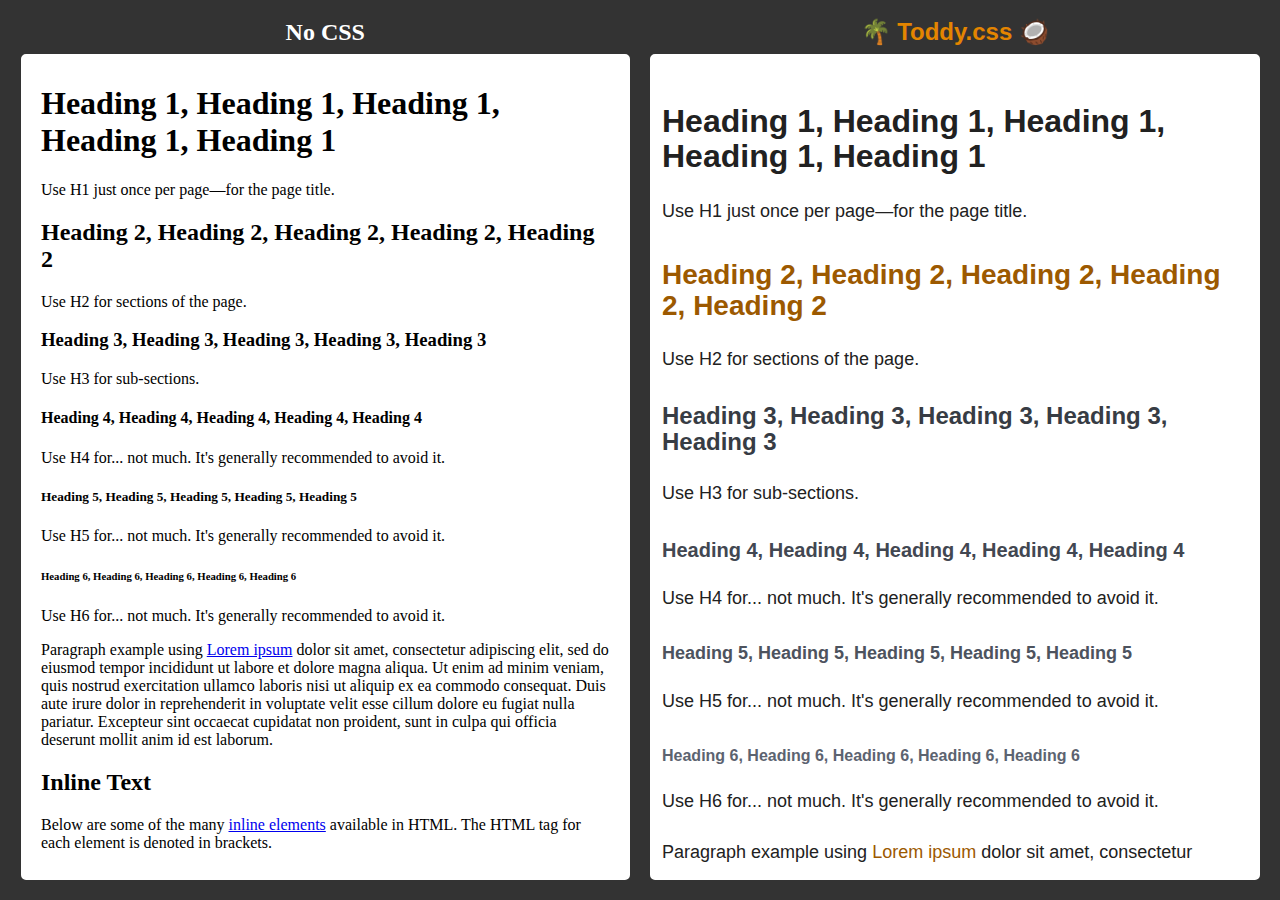
==== index.html @ d0b82365 "Launch of Demo site!" ====
<!DOCTYPE html>
<html lang="en">
<head>
    <meta charset="UTF-8">
    <meta name="viewport" content="width=device-width, initial-scale=1.0">
    <title>Toddy.css</title>
    <link rel="icon" type="image/x-icon" href="favicon.ico">
    <link rel="stylesheet" href="index.css">
</head>
<body>
    <div class="container">
      <section class="demo-A">
        <h2>No CSS</h2>
        <iframe src="demo.html"></iframe>
      </section>
      <section class="demo-B">
        <h2>🌴 Toddy.css 🥥</h2>
        <iframe src="demo.html?style=toddy.css"></iframe>
      </section>
    </div>
</body>
</html>
---- index.css ----
*, 
*::before, 
*::after {
  margin: 0;
  padding: 0;
  box-sizing: border-box;  /* Reset box-sizing */
}

html, body {
    width: 100%;    /* Avoid 100vw because it can include the scrollbar */
    height: 100vh;
    color: #fff;
    background-color: #333;
}

h2 {
    text-align: center;
    margin-bottom: 10px;
    line-height: 1; /* To avoid emojis in one of the headers from making it taller */
}
.demo-B h2 {
    color: #E48500;    /* Pico Pumpkin 350 */
    font-family: -apple-system, BlinkMacSystemFont, "Segoe UI", Roboto, "Helvetica Neue", Helvetica, Arial, sans-serif;
}

/* ------------------------- Layout ------------------------- */

.container {
    height: 100%;
    width: 100%;
    display: flex;
    flex-direction: row;
    justify-content: center;
}

.demo-A,
.demo-B {
    /* Bug alert: for odd-numbered viewport widths, the right side of the iFrame will get clipped by 1px. */
    flex-basis: calc(50% - 0.5px);  /* Forces even number width to fix subpixel rounding bug. */
    height: 100%;
    width: 50%;
    max-width: 900px;
    padding-top: 20px;
    padding-bottom: 20px;

    display: flex;
    flex-direction: column;
}
.demo-A {
    padding-left: 20px;
    padding-right: 10px;
}
.demo-B {
    padding-left: 10px;
    padding-right: 20px;
}

/* ------------------------- Demo Content ------------------------- */

iframe {
    width: 100%;
    height: 100%;
    background-color: white;
    border: 10px solid white;
    border-radius: 5px;
}
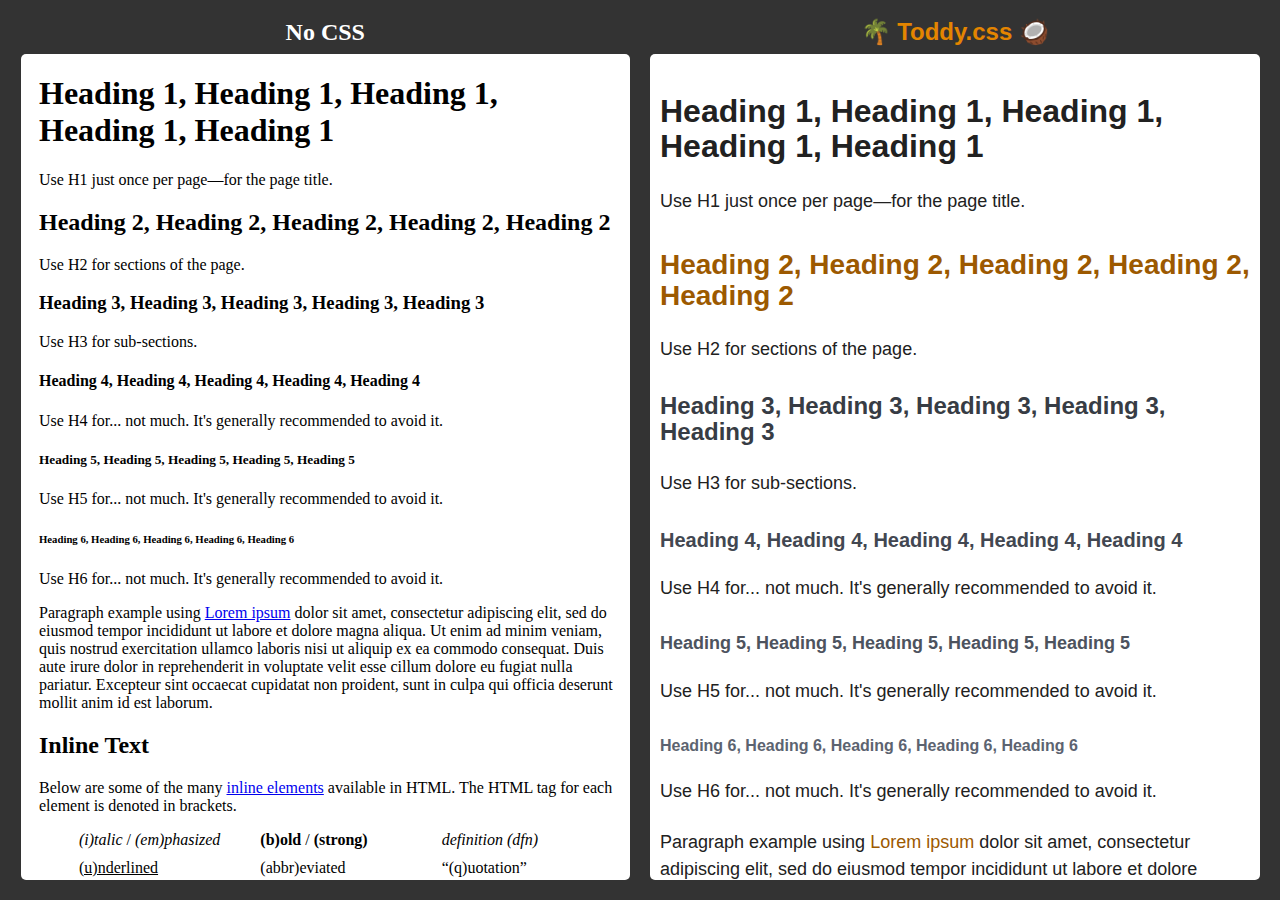
==== commit eb2344cd: "Mobile Mode w/ Theme Toggle" ====
--- a/index.html
+++ b/index.html
@@ -6,16 +6,37 @@
     <title>Toddy.css</title>
     <link rel="icon" type="image/x-icon" href="favicon.ico">
     <link rel="stylesheet" href="index.css">
+    <script src="theme-toggle.js" defer></script>
 </head>
 <body>
-    <div class="container">
+    <!-- Mobile Mode -->
+    <div class="container mobile-mode">
+      <aside class="controls">
+        <fieldset>
+            <label>
+                <input type="radio" name="theme" value="none">No CSS
+            </label>
+            <label>
+                <input type="radio" name="theme" value="light" checked>Toddy.css
+            </label>
+            <label>
+                <input type="radio" name="theme" value="dark">Dark mode
+            </label>
+        </fieldset>
+      </aside>
+      <main class="content">
+          <iframe id="themeFrame" src="demo-content.html" loading="lazy"></iframe>
+      </main>
+    </div>
+    <!-- Desktop Mode -->
+    <div class="container desktop-mode">
       <section class="demo-A">
         <h2>No CSS</h2>
-        <iframe src="demo.html"></iframe>
+        <iframe src="demo-content.html" loading="lazy"></iframe>
       </section>
       <section class="demo-B">
         <h2>🌴 Toddy.css 🥥</h2>
-        <iframe src="demo.html?style=toddy.css"></iframe>
+        <iframe src="demo-content.html?style=toddy.css" loading="lazy"></iframe>
       </section>
     </div>
 </body>
--- a/index.css
+++ b/index.css
@@ -11,6 +11,7 @@
     height: 100vh;
     color: #fff;
     background-color: #333;
+    font-family: -apple-system, BlinkMacSystemFont, "Segoe UI", Roboto, "Helvetica Neue", Helvetica, Arial, sans-serif;
 }
 
 h2 {
@@ -18,12 +19,14 @@
     margin-bottom: 10px;
     line-height: 1; /* To avoid emojis in one of the headers from making it taller */
 }
+.demo-A h2 {
+    font-family: none;
+}
 .demo-B h2 {
     color: #E48500;    /* Pico Pumpkin 350 */
-    font-family: -apple-system, BlinkMacSystemFont, "Segoe UI", Roboto, "Helvetica Neue", Helvetica, Arial, sans-serif;
 }
 
-/* ------------------------- Layout ------------------------- */
+/* ------------------------- Layout (Desktop Mode) ------------------------- */
 
 .container {
     height: 100%;
@@ -61,6 +64,54 @@
     width: 100%;
     height: 100%;
     background-color: white;
-    border: 10px solid white;
+    border: none;
     border-radius: 5px;
 }
+
+/* ------------------------- Layout (Mobile Mode) ------------------------- */
+
+.mobile-mode {
+    display: none;
+    flex-direction: column;
+    padding: 20px;
+}
+@media (max-width: 800px) {
+    .desktop-mode {
+        display: none;
+    }
+    .mobile-mode {
+        display: flex;
+    }
+}
+
+.container .controls {
+    width: 100%;
+    margin-bottom: 10px;
+}
+fieldset {
+    display: flex;
+    flex-direction: row;
+    justify-content: space-around;
+    border: none;
+    text-align: center;
+    line-height: 1;
+}
+fieldset label {
+    margin: 5px 10px;
+}
+fieldset label input {
+    margin-right: 10px;
+}
+@media (max-width: 350px) {
+    fieldset {
+        flex-direction: column;
+        text-align: left;
+    }
+}
+
+.container .content {
+    max-width: 1000px;
+    width: 100%;       /* Important so that child elements can use the max-width. */
+    flex: 1;
+    flex-grow: 1;      /* Important so that the main element takes all the free space instead of the footer. */
+}
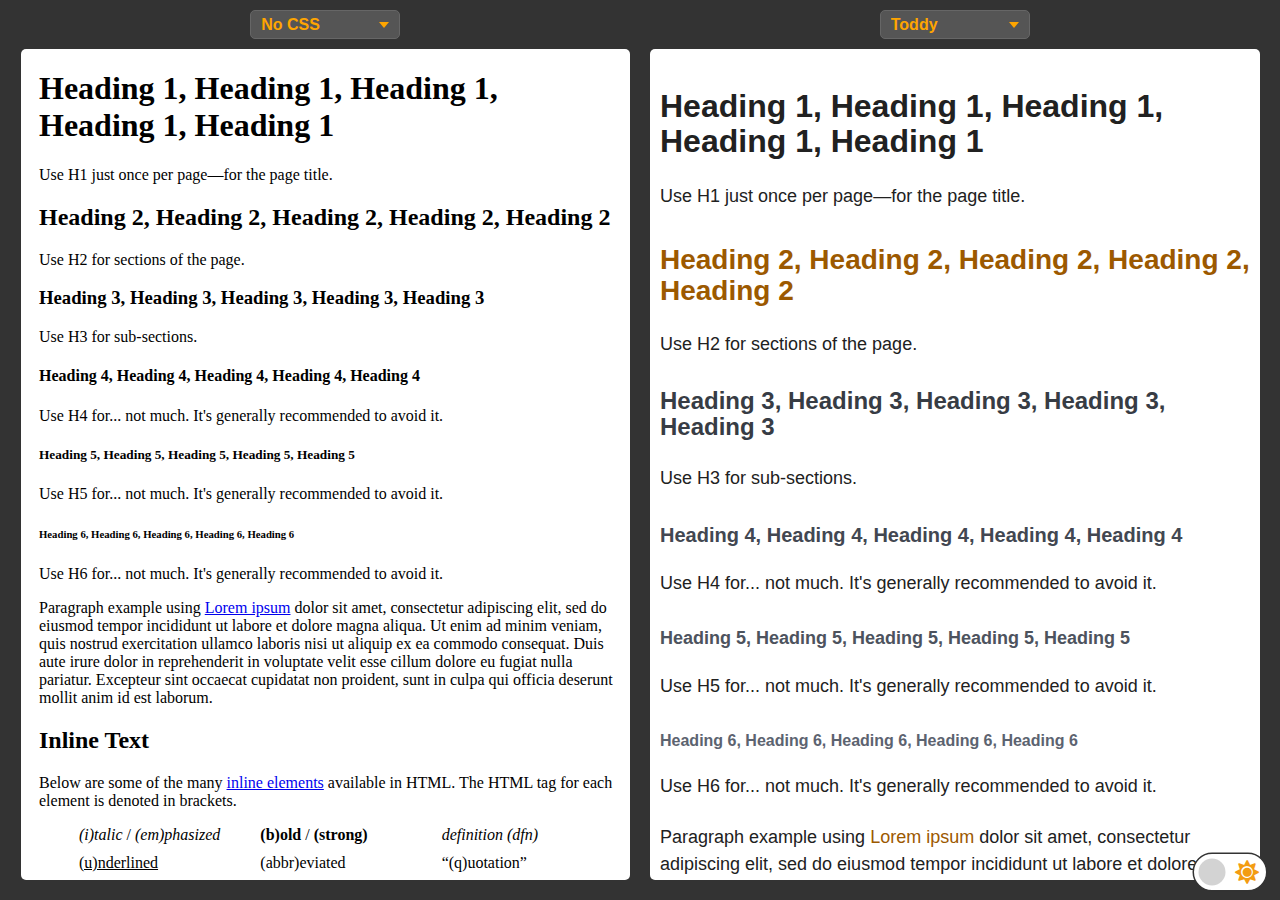
==== commit b109ccf4: "Desktop Mode upgrades" ====
--- a/index.html
+++ b/index.html
@@ -1,43 +1,103 @@
 <!DOCTYPE html>
-<html lang="en">
+<html lang="en" data-theme="">
 <head>
     <meta charset="UTF-8">
     <meta name="viewport" content="width=device-width, initial-scale=1.0">
     <title>Toddy.css</title>
     <link rel="icon" type="image/x-icon" href="favicon.ico">
-    <link rel="stylesheet" href="index.css">
-    <script src="theme-toggle.js" defer></script>
+    <link rel="stylesheet" href="css/index.css">
+    <link rel="stylesheet" href="css/theme-toggle.css">
+    <link rel="stylesheet" href="https://cdnjs.cloudflare.com/ajax/libs/font-awesome/5.15.4/css/all.min.css">
+    <link rel="preload" href="css/toddy.css" as="style">
+    <link rel="preload" href="css/pico.css" as="style">
+    <link rel="preload" href="css/sakura.css" as="style">
+    <link rel="preload" href="css/simple.css" as="style">
+    <link rel="preload" href="css/mvp.css" as="style">
 </head>
 <body>
     <!-- Mobile Mode -->
     <div class="container mobile-mode">
       <aside class="controls">
         <fieldset>
-            <label>
-                <input type="radio" name="theme" value="none">No CSS
-            </label>
-            <label>
-                <input type="radio" name="theme" value="light" checked>Toddy.css
-            </label>
-            <label>
-                <input type="radio" name="theme" value="dark">Dark mode
-            </label>
+          <label>
+            <input type="radio" name="framework-c" value="none">
+            <span>No CSS</span>
+          </label>
+          <label>
+            <input type="radio" name="framework-c" value="toddy" checked>
+            <span>Toddy</span>
+          </label>
+          <label>
+            <input type="radio" name="framework-c" value="pico">
+            <span>Pico</span>
+            <!-- Pico.css v2.1.1 (latest of as March 2025) -->
+          </label>
+          <label>
+            <input type="radio" name="framework-c" value="simple">
+            <span>Simple.css</span>
+            <!-- Simple.css v2.3.5 (latest of as March 2025) -->
+          </label>
+          <label>
+            <input type="radio" name="framework-c" value="sakura">
+            <span>Sakura</span>
+            <!-- Sakura v1.5.0 (latest of as March 2025) -->
+          </label>
+          <label>
+            <input type="radio" name="framework-c" value="mvp">
+            <span>MVP.css</span>
+            <!-- MVP.css v1.17 (latest of as March 2025) -->
+          </label>
         </fieldset>
       </aside>
       <main class="content">
-          <iframe id="themeFrame" src="demo-content.html" loading="lazy"></iframe>
+        <!-- iFrame to be updated by style-settings.js -->
+        <iframe id="iframe-c" src="" loading="eager"></iframe>
       </main>
     </div>
+
     <!-- Desktop Mode -->
     <div class="container desktop-mode">
       <section class="demo-A">
-        <h2>No CSS</h2>
-        <iframe src="demo-content.html" loading="lazy"></iframe>
+        <div class="inline-control">
+          <label for="framework-a" style="display:none;"><!--Framework:--></label>
+          <select id="framework-a" class="framework-select">
+            <option value="none" selected>No CSS</option>
+            <option value="toddy">Toddy</option>
+            <option value="pico">Pico</option>
+            <option value="simple">Simple.css</option>
+            <option value="sakura">Sakura</option>
+            <option value="mvp">MVP.css</option>
+          </select>
+        </div>
+        <iframe id="iframe-a" src="demo-content.html" loading="lazy"></iframe>
       </section>
       <section class="demo-B">
-        <h2>🌴 Toddy.css 🥥</h2>
-        <iframe src="demo-content.html?style=toddy.css" loading="lazy"></iframe>
+        <div class="inline-control">
+          <label for="framework-b" style="display:none;"><!--Framework:--></label>
+          <select id="framework-b" class="framework-select">
+            <option value="none">No CSS</option>
+            <option value="toddy" selected>Toddy</option>
+            <option value="pico">Pico</option>
+            <option value="simple">Simple.css</option>
+            <option value="sakura">Sakura</option>
+            <option value="mvp">MVP.css</option>
+          </select>
+        </div>
+        <iframe id="iframe-b" src="demo-content.html?framework=toddy.css" loading="lazy"></iframe>
       </section>
     </div>
+
+    <!-- Theme Toggle -->
+    <div class="theme-toggle-button">
+      <label class="checkbox-label">
+        <input class="checkbox" type="checkbox" id="theme-toggle" />
+        <i class="fas fa-moon"></i>
+        <i class="fas fa-sun"></i>
+        <span class="ball"></span>
+      </label>
+    </div>
+
+    <!-- JavaScript -->
+    <script src="js/style-settings.js" defer></script>
 </body>
 </html>--- a/css/index.css
+++ b/css/index.css
@@ -0,0 +1,183 @@
+*, 
+*::before, 
+*::after {
+  margin: 0;
+  padding: 0;
+  box-sizing: border-box;  /* Reset box-sizing */
+}
+
+html, body {
+    width: 100%;    /* Avoid 100vw because it can include the scrollbar */
+    height: 100vh;
+    color: #fff;
+    background-color: #333;
+    font-family: -apple-system, BlinkMacSystemFont, "Segoe UI", Roboto, "Helvetica Neue", Helvetica, Arial, sans-serif;
+}
+html[data-theme="dark"],
+html[data-theme="dark"] body {
+}
+
+/* ------------------------- Layout (Desktop Mode) ------------------------- */
+
+.container {
+    height: 100%;
+    width: 100%;
+    display: flex;
+    flex-direction: row;
+    justify-content: center;
+}
+.demo-A,
+.demo-B {
+    /* Bug alert: for odd-numbered viewport widths, the right side of the iFrame will get clipped by 1px. */
+    flex-basis: calc(50% - 0.5px);  /* Forces even number width to fix subpixel rounding bug. */
+    height: 100%;
+    width: 50%;
+    max-width: 900px;
+    padding-top: 10px;
+    padding-bottom: 20px;
+
+    display: flex;
+    flex-direction: column;
+}
+.demo-A {
+    padding-left: 20px;
+    padding-right: 10px;
+}
+.demo-B {
+    padding-left: 10px;
+    padding-right: 20px;
+}
+
+/* ------------------------- Demo Content ------------------------- */
+
+iframe {
+    width: 100%;
+    height: 100%;
+    background-color: white;
+    border: none;
+    border-radius: 5px;
+}
+
+/* ------------------------- Layout (Mobile Mode) ------------------------- */
+
+.mobile-mode {
+    display: none;
+    flex-direction: column;
+    padding: 20px;
+}
+@media (max-width: 900px) {
+    .desktop-mode {
+        display: none;
+    }
+    .mobile-mode {
+        display: flex;
+    }
+}
+.container .controls {
+    width: 100%;
+    margin-bottom: 10px;
+}
+.container .content {
+    max-width: 1000px;
+    width: 100%;    /* Important so that child elements can use the max-width. */
+    flex: 1;
+    flex-grow: 1;  /* Important so that the main element takes all the free space instead of the footer. */
+}
+
+/* ---------- Framework Toggle -- Radio Buttons (Mobile Mode) ---------- */
+
+.controls fieldset {
+    display: flex;
+    flex-wrap: wrap;
+    flex-direction: row;
+    justify-content: space-around; /* Centers the flex children. */
+    border: none;
+    text-align: center;
+    line-height: 1;
+    font-size: 14px;
+    gap: 5px;
+}
+.controls fieldset label {
+    cursor: pointer;
+    display: inline-flex;
+    flex: 1 1 0; /* All items grow equally. */
+    min-width: 110px;
+    max-width: 100%;
+}
+@media (max-width: 730px) {
+    .controls fieldset label {
+        flex: 1 1 calc(33.333% - 5px); /* 3 items per row, minus gap. */
+    }
+}
+
+.controls input[type="radio"] + span {
+    width: 100%;
+    padding: 5px;
+    color: #ccc;
+    background-color: #333;
+    border: 1px dotted #555;
+    border-radius: 5px;
+}
+.controls input[type="radio"] + span:hover {
+    color: orange;
+    font-weight: bold;
+}
+.controls input[type="radio"]:checked + span {
+    cursor: default;
+    color: orange;
+    font-weight: bold;
+    border: 1px solid #666;
+    background-color: #555;
+}
+
+/* Hide the radio button's icon */
+.controls input[type="radio"] {
+    position: absolute;
+    opacity: 0;
+    pointer-events: none;
+    /* Do NOT use display: none;
+       This will prevent you from being able to use 
+       arrow keys to switch between the options. */
+}
+
+/* ---------- Framework Toggle -- Dropdown Menus (Desktop Mode) ---------- */
+
+.inline-control {
+    display: flex;
+    align-items: center;
+    gap: 5px;
+    margin-bottom: 10px;
+    margin-inline: auto;
+}
+.inline-control label {
+    white-space: nowrap;
+}
+.inline-control select {
+    min-width: 150px;
+    cursor: pointer;
+    font: inherit;
+    font-weight: bold;
+    color: orange;
+    background-color: #555;
+    border: 1px solid #666;
+    border-radius: 5px;
+    padding: 5px 25px 5px 10px;
+    transition: background-color 0.2s ease, border-color 0.2s ease;
+    appearance: none; /* Hide the default down arrow */
+  
+    /* Create a new down arrow */
+    background-image: url("data:image/svg+xml,%3Csvg viewBox='0 0 10 6' xmlns='http://www.w3.org/2000/svg'%3E%3Cpath d='M0 0l5 6 5-6z' fill='%23666'/%3E%3C/svg%3E");
+    background-image: url("data:image/svg+xml,%3Csvg viewBox='0 0 10 6' xmlns='http://www.w3.org/2000/svg'%3E%3Cpath d='M0 0l5 6 5-6z' fill='%23f97316'/%3E%3C/svg%3E");
+    background-image: url("data:image/svg+xml,%3Csvg viewBox='0 0 10 6' xmlns='http://www.w3.org/2000/svg'%3E%3Cpath d='M0 0l5 6 5-6z' fill='%239C5900'/%3E%3C/svg%3E");
+    background-image: url("data:image/svg+xml,%3Csvg viewBox='0 0 10 6' xmlns='http://www.w3.org/2000/svg'%3E%3Cpath d='M0 0l5 6 5-6z' fill='%23FFA500'/%3E%3C/svg%3E");
+    background-repeat: no-repeat;
+    background-position: right 10px center;
+    background-size: 10px auto;
+}
+.inline-control select:hover {
+    background-color: #666;
+}
+.inline-control select:focus {
+    border-color: orange;
+    outline: none;
+}--- a/css/theme-toggle.css
+++ b/css/theme-toggle.css
@@ -0,0 +1,74 @@
+/* Button for toggling between Light-mode & Dark-mode */
+.theme-toggle-button {
+    position: fixed;
+    bottom: 15px;
+    right: 25px;
+    z-index: 1000;
+}
+
+/* Hide the checkbox's icon */
+.theme-toggle-button .checkbox {
+    opacity: 0;
+    position: absolute;
+}
+
+/* Light mode (DEFAULT) */
+.checkbox-label {
+    cursor: pointer;
+    width: 50px;
+    height: 26px;
+    padding: 5px;
+    background-color: white; /* light mode by default (sun visible) */
+    border: 1px solid #333;
+    border-radius: 50px;
+
+    position: relative;
+    display: flex;
+    justify-content: space-between;
+    align-items: center;
+
+    transform: scale(1.5);
+    transition: background-color 0.3s ease;
+}
+.checkbox-label .ball {
+    background-color: lightgray !important;
+    width: 18px;
+    height: 18px;
+    position: absolute;
+    top: 3px;  /* Divide by 2 the remainder of: 26px - 18px - 2px (border top & bototm) */
+    left: 3px; /* Same as top */
+    border-radius: 50%;
+    transition: transform 0.2s linear;
+}
+.checkbox-label .fa-sun {
+    color: #f39c12;
+    opacity: 1; /* Visible by default */
+    transition: opacity 0.3s ease;
+}
+
+/* Dark mode = .checkbox:checked */
+.checkbox-label:has(.checkbox:checked) {
+    background-color: #111;
+}
+.checkbox-label:has(.checkbox:checked) .ball {
+    transform: translateX(24px);
+    background-color: lightgray; /* dark mode ball */
+}
+
+.checkbox-label .fa-moon {
+    color: lightblue; /* Formerly f1c40f */
+    opacity: 0; /* Invisible by default */
+    transition: opacity 0.3s ease;
+}
+.checkbox-label:has(.checkbox:checked) .fa-moon {
+    opacity: 1;
+}
+.checkbox-label:has(.checkbox:checked) .fa-sun {
+    opacity: 0;
+}
+
+/*
+    Credits:
+    Based on Umer_Farooq's design...
+    https://codepen.io/Umer_Farooq/pen/eYJgKGN
+*/--- a/css/toddy.css
+++ b/css/toddy.css
@@ -0,0 +1,878 @@
+/* Toddy.css - Version 0.1.0 (March 2025) */
+
+/* GLOBAL VARIABLES. */
+:root {
+  /* Define font-families using only pre-installed system fonts. */
+  --serif-fonts: Georgia, Cambria, "Roboto Serif", "Times New Roman", Times, serif;
+  /*
+    Georgia          -> Pre-installed on Apple & Windows devices.
+    Times New Roman  -> Pre-installed on Apple & Windows devices.
+    Times            -> Pre-installed on Apple devices.
+    Cambria          -> Pre-installed on Windows devices; available to macOS via Microsoft Office.
+    Roboto Serif     -> Pre-installed on Android devices; available to all devices via Google Fonts.
+  */
+  --sans-fonts: -apple-system, BlinkMacSystemFont, "Segoe UI", Roboto, "Helvetica Neue", Helvetica, Arial, sans-serif;
+  /* 
+    San Francisco   -> Pre-installed on Apple devices. Cannot be directly called. Need to use "-apple-system" or "BlinkMacSystemFont".
+    Segoe UI        -> Pre-installed on Windows devices.
+    Helvetica Neue  -> Pre-installed on Apple devices.
+    Helvetica       -> Pre-installed on Apple devices.
+    Roboto          -> Pre-installed on Android devices; available to other devices via Google Fonts.
+    Arial           -> Pre-installed on Apple and Windows devices.
+  */
+  --mono-fonts: Menlo, Monaco, Consolas, "Ubuntu Mono", monospace;
+  /*
+    Menlo         -> Pre-installed on Apple devices.
+    Monaco        -> Pre-installed on Apple devices.
+    Consolas      -> Pre-installed on Windows devices; available on macOS via Microsoft Office.
+    Ubuntu Mono   -> Pre-installed on Ubuntu/Linux devices; available to all devices via Google Fonts.
+    Side note: Ubuntu Mono has much narrower spacing than Menlo, Monaco, and Consolas.
+  */
+
+  /* Define variables for colors. */
+  /* A good starting point is http://picocss.com/docs/colors */
+  --color-primary-dark:   #7A4400; /* Pico Pumpkin 650; for selection text */
+  --color-primary:        #9C5900; /* Pico Pumpkin 550 */
+  --color-primary-lite:   #BF6E00; /* Pico Pumpkin 450; for focus outline, hr, and h2 underline */
+  --color-primary-litest: #FCDCC1; /* Pico Pumpkin 100; for selection bg */
+  --color-primary-brite:  #FCCA9B; /* Pico Pumpkin 150; for code text in darkmode */
+
+  --color-bg:             #FFF;
+  --color-bg-accent:      #F9F9F9; /* For code, summary, tables */
+
+  --color-text:           #212121;
+  --color-text-lite:      #444;    /* For code, pre, kbd */
+  --color-text-litest:    #585858; /* For captions, cite, quote */
+
+  --color-border:         #8E8E8E; /* For summary, media */
+  --color-border-lite:    #E5E5E5; /* For code, pre */
+  --color-border-litest:  #F1F1F1; /* For tables */
+
+  /* Define variables for components. */
+  --color-selection:         var(--color-primary-dark);
+  --color-selection-bg:      var(--color-primary-litest);
+
+  --color-h1:                var(--color-text);
+  --color-h2:                var(--color-primary);
+  --color-h3:                #373C44;
+  --color-h4:                #424751;
+  --color-h5:                #4D535E;
+  --color-h6:                #5C6370;
+
+  --color-blockquote:        var(--color-text-litest);
+  --color-caption:           var(--color-text-litest);
+  --color-cite:              var(--color-text-litest);
+  --color-definition:        var(--color-text);      /* For: <dt>, <dfn> */
+  --color-emphasis:          var(--color-text);
+  --color-link:              var(--color-primary);
+  --color-link-hover:        var(--color-primary);
+  --color-link-marked:       var(--color-primary);
+  --color-link-marked-hover: var(--color-primary);
+  --color-quote:             var(--color-text);
+  --color-quote-marks:       var(--color-text);
+  
+  --color-mark:              var(--color-text);
+  --color-mark-bg:           #ffdd33;
+  --color-mark-border:       #ffdd33;
+
+  --color-code:              var(--color-text-lite);
+  --color-code-bg:           var(--color-bg-accent);   /* Formerly #F9F9F9 */
+  --color-code-border:       var(--color-border-lite); /* Formerly #E5E5E5 */
+
+  --color-summary-bg:        var(--color-bg-accent);   /* Formerly #F5F5F5 */
+  --color-summary-border:    var(--color-border);      /* Formerly #898EA4 */
+
+  --color-table-th:          var(--color-text);
+  --color-table-bg:          var(--color-bg-accent);
+  --color-table-border:      var(--color-border-litest);
+
+  --color-alert:             var(--color-bg);
+  --color-alert-bg:          var(--color-primary);
+  --color-alert-border:      var(--color-primary);
+ 
+  --color-tooltip:           var(--color-bg);        /* #FFF */
+  --color-tooltip-bg:        var(--color-primary);
+  --color-tooltip-border:    var(--color-primary);
+
+  --color-kbd:               var(--color-text-lite);
+  --color-kbd-bg:            var(--color-bg);        /* #FFF */
+  --color-kbd-border:        var(--color-text-lite);
+
+  --darkmode-color-code:        var(--color-primary-brite); /* Formerly E0AFFF */
+  --darkmode-color-code-bg:     #2b2b2b;
+  --darkmode-color-code-border: #444;
+
+  /* Variables for State & Feedback Colors */
+  --color-focus:       var(--color-primary-lite);
+  --color-disabled:    #585858;
+  --color-info:        #2196F3;
+  --color-success:     #04AA6D; /* Also used for Inserted <ins> text */
+  --color-warning:     #ff9800;
+  --color-error:       #f44336; /* Also used for Deleted <del> text */
+  
+  /* Define variables for margin & padding spacing. */
+  --spacing-xs: 0.25rem;  /*  4px - Extra Small */
+  --spacing-sm: 0.5rem;   /*  8px - Small */
+  --spacing-md: 1rem;     /* 16px - Medium */
+  --spacing-lg: 1.5rem;   /* 24px - Large */
+  --spacing-xl: 2rem;     /* 32px - Extra Large */
+
+  /* Define variables for font sizes. */
+  --font-xs: 0.8125rem;   /* 13px - Extra Small (NOT USED) */
+  --font-sm: 0.875rem;    /* 14px - Small       (Used in cite, code, pre, kbd, figcaption, tooltip) */
+  --font-md: 1rem;        /* 16px - Medium      (NOT USED) */
+  --font-lg: 1.0625rem;   /* 17px - Large       (Used in Tables, Alerts) */
+  --font-xl: 1.125rem;    /* 18px - Extra Large (Used in Body) */
+
+  /* Other */
+  --border-radius: 5px;
+}
+
+/* ------------------------- Selection ------------------------- */
+/* Styling for content that is user selected (user "highlighted"). */
+::selection {
+  /* color:            var(--color-selection); */
+  background-color: var(--color-selection-bg);
+  /* 
+    Note: Safari does NOT respect the background color. It will add some opacity to it.
+    See https://github.com/w3c/csswg-drafts/issues/6853 
+  */
+}
+
+/* Styling for LINKS that are user selected (user "highlighted"). */
+a::selection {
+  /* Make sure that selected links are still distinguishable from other text. */
+  /* color: var(--color-marked-link); */
+}
+
+
+/* ------------------------- Focus ------------------------- */
+/* 
+  Note about Safari vs Chrome:
+  By default, keyboard Tab focus does not work as comprehensively in Safari as in Chrome.
+  In Safari, you will need to go to Settings > Advanced and enable "Press Tab to highlight each item on a webpage".
+*/
+
+/* Focus styling for Mouse Click AND Tab Keyboard Navigation */
+*:focus {
+}
+
+/* Focus styling for just Tab Keyboard Navigation */
+*:focus-visible {
+  outline: 3px solid var(--color-focus);
+  outline-offset: -1px !important;
+  transition: outline 0s; /* Remove animations from focus. */
+}
+
+/* Focus styling for links and tooltip parents */
+a:focus,
+[data-tooltip]:focus,
+[tabindex="0"]:focus {
+  outline-width:  2px;
+  outline-offset: 1px !important;
+  border-radius:  var(--border-radius);
+}
+
+/* Focus styling for valid fields */
+[aria-invalid="false"]:focus {
+  outline-color: var(--color-success);
+}
+
+/* Focus styling for invalid fields */
+input:invalid:focus,
+[aria-invalid="true"]:focus {
+  outline-color: var(--color-error);
+}
+
+/* Focus styling for audio controls */
+audio:focus {
+  outline-width: 2px !important;
+  border-radius: var(--border-radius);
+  /* Browser BUG: the focus outline does not display properly in Safari. */
+}
+
+
+/* ------------------------- Universal Reset ------------------------- */
+/* Helps avoid inconsistencies in spacing & dimensions across different browsers. */
+*, 
+*::before, 
+*::after {
+  margin:  0;              /* Reset margin for all elements. */
+  padding: 0;              /* Reset padding for all elements. */
+  box-sizing: border-box;  /* When calculating width & height for elements, 
+                              make sure padding and border sizes are included. */
+}
+
+/* Ensure that root elements fill the full viewport. */
+html, body {
+  width:  100%;   /* Avoid 100vw because it can include the scrollbar. */
+  height: 100vh;  /* Force full-viewport height, even with no content. */
+}
+
+html {
+  font-size:   16px;              /* Set reference size for 1rem. */
+  font-family: var(--sans-fonts); /* Set the font globally. */
+  scroll-behavior: smooth;        /* Makes in-page scrolling transitions smooth, instead of instant. */
+}
+body {
+  color:       var(--color-text);
+  font-size:   var(--font-xl);     /* Equals 18px */
+  line-height: 1.5;
+  overflow-wrap: break-word; /* Global protection against layout-breaking long words. */
+  word-break: break-word;    /* Fallback for older browsers. */
+}
+
+/* ------------------------- Headers & Paragraphs ------------------------- */
+
+h1, h2, h3 {
+  margin-top:    1.25em;
+  margin-bottom: 0.625em;
+  line-height:   1.1;      /* Less than body's default of 1.5 */
+}
+h1 { 
+  color: var(--color-h1);
+  font-size:   2rem; 
+}
+h2 { 
+  color: var(--color-h2);
+  font-size:   1.75rem;
+}
+h3 { 
+  color: var(--color-h3);
+  font-size:   1.5rem; 
+}
+
+h4, h5, h6 {
+  margin-top:    var(--spacing-xl);  /* 2rem */
+  margin-bottom: var(--spacing-md);  /* 1rem */
+  line-height:   1.1;
+}
+h4 { 
+  color: var(--color-h4);
+  font-size: 1.25rem; 
+}
+h5 { 
+  color: var(--color-h5);
+  font-size: 1.125rem; 
+}
+h6 { 
+  color: var(--color-h6);
+  font-size: 1rem; 
+}
+
+small { font-size: smaller; }
+
+p {
+  margin: var(--spacing-lg) 0;  /* 1.5rem */
+  line-height: 1.5;             /* Same as body's default of 1.5 */
+}
+
+/* ------------------------- Quotes ------------------------- */
+
+/* <q> is short, inline quotations */
+q {
+  color: var(--color-quote);
+}
+q::before,
+q::after {
+  color: var(--color-quote-marks);
+}
+
+/* <blockquote> is large, block quotations */
+blockquote {
+  display: block;
+  margin-top:          var(--spacing-lg);
+  margin-bottom:       var(--spacing-lg);
+  margin-inline-start: var(--spacing-lg);
+  margin-inline-end:   var(--spacing-lg);
+  border-inline-start: var(--spacing-xs) solid var(--color-primary);
+  padding:             var(--spacing-sm) var(--spacing-md); /* Formerly 0.4rem 0.8rem */
+  color:               var(--color-blockquote);
+  font-style:          normal;
+}
+blockquote > p {
+  margin: 0;  /* Remove margin from parapraphs inside of blockquote. */
+}
+
+/* Citation text - Usually found inside of Blockquote */
+cite {
+  color:      var(--color-cite);
+  font-size:  var(--font-sm); /* Formerly 0.9rem */
+  font-style: italic;
+}
+
+/* ------------------------- Ordered & Unordered Lists ------------------------- */
+
+/* Remove margin below paragraphs that appear just before a list. */
+p:has(+ ol),
+p:has(+ ul) {
+  margin-bottom: 0;
+}
+
+/* Ordered Lists & Unordered Lists */
+ol, ul {
+  padding-inline-start: 40px;
+  margin: var(--spacing-md) 0;
+}
+/* Reduce indent for lists in mobile view. */
+@media (max-width: 450px) {
+  ol, ul {
+    padding-inline-start: 25px; 
+  }
+}
+/* Reduce indent for lists inside of summary > details element. */
+details ol,
+details ul {
+  padding-inline-start: 30px;
+}
+
+/* Unordered lists - Default bullets */
+ul.circle   { list-style-type: circle; }
+ul.square   { list-style-type: square; }
+
+/* Unordered lists - Emoji bullets */
+ul.emoji li {
+  padding-left: 5px; /* Increase separation between list item and emoji bullet. */
+}
+ul.emoji li::marker {
+  font-size: 1rem;   /* Make the emoji slightly smaller than the default 1.1rem. */
+}
+ul.checkmark { list-style: "✅ "; }
+ul.crossmark { list-style: "❌ "; }
+ul.target    { list-style: "🎯 "; }
+ul.coconut   { list-style: "🥥 "; }
+ul.pin       { list-style: "📍 "; }
+
+
+/* ------------------------- Definition Lists ------------------------- */
+
+/* Definition List container (parent of <dt> & <dd>) */
+dl {
+  /* margin-inline-start: 20px; */
+}
+
+/* Definition Title */
+dt, dfn {
+  font-weight: bold;
+  font-style:  italic;
+  color: var(--color-definition);
+}
+dt {
+  margin-top:    var(--spacing-lg); /* Same as paragraph */
+  margin-bottom: 0;
+}
+
+/* Definition Description */
+dd {
+  margin-inline-start: var(--spacing-lg); /* Formerly 20px */
+  margin-top:    0;
+  margin-bottom: var(--spacing-lg);
+}
+
+/* ------------------------- Inline Text ------------------------- */
+
+/* Emphasized text */
+em {
+  color: var(--color-emphasis);
+  font-style:  italic;
+}
+
+/* Deleted text */
+del {
+  color: var(--color-error);
+}
+
+/* Inserted text */
+ins {
+  color: var(--color-success);
+  text-decoration: none;
+}
+
+/* Marked text (aka Highlighted text) */
+mark {
+  color:            var(--color-mark);
+  background-color: var(--color-mark-bg);
+  border: 1px solid var(--color-mark-border);
+  border-radius:    var(--border-radius);
+  padding: 0.1rem 0.4rem; /* Similar to <code> and <kbd>. */
+                          /* However, needs less top/bottom padding due to normal size text. */
+                          /* Formerly, padding: 2px 5px; */
+}
+
+/* Superscripts & subscripts */
+sup, sub {
+  vertical-align: baseline;  /* Prevent sups & subs from affecting line-height. */
+  position: relative;        /* Prevent sups & subs from affecting line-height. */
+}
+sup { top: -0.4em; }
+sub { top: 0.3em; }
+
+
+/* ------------------------- Code Elements ------------------------- */
+
+code,
+pre,
+kbd {
+  font-family:      var(--mono-fonts);
+  font-size:        var(--font-sm);
+  color:            var(--color-code);
+  background-color: var(--color-code-bg);     /* Formerly #F9F9F9 */
+  border: 1px solid var(--color-code-border); /* Formerly #E5E5E5 */
+  border-radius:    var(--border-radius);
+}
+
+kbd {
+  color:               var(--color-kbd);
+  background-color:    var(--color-kbd-bg);
+  border:    1px solid var(--color-kbd-border);
+  border-bottom-width: 3px;
+}
+
+code,
+kbd {
+  padding: 0.2rem 0.4rem; /* similar to <mark> */
+  /* margin-left: 0.1rem; */
+  /* margin-right: 0.1rem; */
+}
+
+code.dark,
+pre.dark {
+  color:            var(--darkmode-color-code);
+  background-color: var(--darkmode-color-code-bg);
+  border: 1px solid var(--darkmode-color-code-border);
+}
+
+pre {
+  display:   block;
+  max-width: 100%;
+  margin:  var(--spacing-md) 0;
+  padding: var(--spacing-md) 0;
+  white-space: pre-wrap;
+  /* 
+    AVOID: overflow: auto; 
+    This caused a horizontal scroll bar to appear even when not needed, 
+    and that caused the code block to get included on-focus when navigating using TAB button. 
+  */
+}
+
+
+/* ------------------------- Accordian ------------------------- */
+/* Note: <details> is the parent; <summary> is the child. */
+
+details {
+  display: block;
+  width: 100%;
+  padding:  0.75rem var(--spacing-md);
+  margin-top:       var(--spacing-md);
+  margin-bottom:    var(--spacing-md);
+  background-color: var(--color-summary-bg);
+  border: 1px solid var(--color-summary-border);
+  border-radius:    var(--border-radius);
+}
+
+summary {
+  font-weight: bold;
+  padding: 0.75rem var(--spacing-md);             /* Should be same as padding for details. */
+  margin: -0.75rem calc(-1 * var(--spacing-md));  /* Should be opposite of padding. */
+  border-radius:   var(--border-radius);
+  transition:  all 0.3s ease;  /* Animation for opening/closing the details. */
+}
+
+/* Style <summary> when <detatil> is open */
+details[open] > summary {
+  margin-bottom: var(--spacing-sm); /* At least 1px of margin-bottom is needed to prevent
+                                       detail's content from entering summary's space. */
+}
+/* Style the first element after <summary> */
+details[open] > summary + * {
+  margin-top: 0;
+}
+/* Style the last element inside of <detail> */
+details[open] > :last-child {
+  margin-bottom: 0;
+}
+
+
+/* ------------------------- Links ------------------------- */
+
+a,
+a:visited,
+summary {
+  cursor: pointer;
+  color:  var(--color-link);
+  text-decoration: none;
+}
+a:hover,
+summary:hover {
+  color:  var(--color-link-hover);
+  text-decoration: underline;
+}
+
+/* Links inside of Marked (Highlighted) text. */
+mark a {
+  color: var(--color-link-marked) !important;
+}
+mark a:hover {
+  color: var(--color-link-marked-hover) !important;
+}
+
+
+/* ------------------------- Tables ------------------------- */
+
+table {
+  width: 100%;
+  overflow-x: auto;               /* In case the table has very wide content. */
+  text-align: justify;
+  font-size:     var(--font-lg);  /* 17px, slightly smaller than default of 18px. */
+  margin-top:    var(--spacing-lg);
+  margin-bottom: calc(var(--spacing-lg) + var(--spacing-sm));
+  border-collapse: collapse;  /* Single border instead of separate border per cell. */
+}
+
+/* Table heading */
+tr > th {
+  font-weight:   bold;
+  color:         var(--color-table-th);
+  border-bottom: 2px solid var(--color-table-border);
+  padding:       var(--spacing-sm);
+}
+/* Table cells */
+tr > td {
+  border-bottom: 1px solid var(--color-table-border);
+  padding:       var(--spacing-sm);
+}
+/* Table footer */
+tfoot > tr > td {
+  font-weight:   bold;
+  border-top:    2px solid var(--color-table-border);
+  border-bottom: 2px solid var(--color-table-border);
+}
+
+/* Optional class for striped rows */
+table.striped tr:nth-child(even) {
+  /* Set every other cell slightly darker. Improves readability. */
+  background-color: var(--color-table-bg);
+}
+
+
+/* ------------------------- Separators ------------------------- */
+
+/* Horizontal Rule */
+hr {
+  width: 45px; /* Results in 5 dots */
+  border-top: 0;
+  border-bottom: 5px dotted var(--color-primary-lite);
+  border-left: 0;
+  border-right: 0;
+  border-radius: 0;
+  background: none;
+  margin: var(--spacing-xl) auto; /* Centered */
+}
+
+
+/* ------------------------- Alerts  ------------------------- */
+/*
+  Used with <p> or <div>.
+  Colors inspired by https://w3schools.com/HOWTO/howto_js_alert.asp 
+*/
+
+.alert {
+  display: block;
+  width:   100%;
+  margin:    var(--spacing-lg) 0;
+  padding:   var(--spacing-md);
+  font-size: var(--font-lg);      /* Slightly smaller than Body's font-size. */
+  color:            var(--color-alert);
+  background-color: var(--color-alert-bg);
+  border: 1px solid var(--color-alert-border);
+  border-radius:    var(--border-radius);
+}
+.alert.disabled,
+.alert.neutral {
+  background-color: var(--color-disabled);
+  border-color:     var(--color-disabled);
+}
+.alert.info {
+  background-color: var(--color-info);
+  border-color:     var(--color-info);
+}
+.alert.success {
+  background-color: var(--color-success);
+  border-color:     var(--color-success);
+}
+.alert.warning {
+  background-color: var(--color-warning);
+  border-color:     var(--color-warning);
+}
+.alert.fail,
+.alert.error {
+  background-color: var(--color-error);
+  border-color:     var(--color-error);
+}
+
+
+/* ------------------------- Tooltips ------------------------- */
+/* Forked from Pico.css and then improved. */
+/* Requires:
+    A. A single HTML element with the attribute: data-tooltip="", or...
+    B. Nested HTML elements with a .tooltip-parent and .tooltip class. 
+*/
+/* Mostly used with <span> or <abbr> -- Abbreviated Text. */
+
+/*----------------------------*/
+/*  Tooltip parent/container  */
+/*----------------------------*/
+abbr,
+.tooltip-parent,
+[data-tooltip] {
+  position: relative; /* Needed for the tooltip to work. */
+  cursor: help;       /* Set the cursor to a '?' symbol. */
+  text-decoration-line: underline; /* Show users that there is more information. */
+  text-decoration-style: dotted;   /* Distinguish from link underline. */
+  text-underline-offset: 4px;      /* Browser default is 1px. */
+  --tooltip-offset-x:    0px;      /* Variable for overflow offset. */
+  --tooltip-arrow-size:  6px;      /* Variable for arrow size. */
+}
+
+/*-------------------*/
+/*  Tooltip content  */
+/*-------------------*/
+
+/* Shared properties for text content + arrow */
+.tooltip-parent .tooltip, 
+[data-tooltip]::before,
+[data-tooltip]::after {
+  /* Note: the "::after" might seem redundant, but it is critical 
+     to avoid a gap between the arrow and text content. */
+  position: absolute;
+  bottom: 110%;       /* Position the tooltip above it's parent. */
+  left: 50%;          /* Center the tooltip horizontally. */
+  z-index: 10;        /* Keep the tooltip layer on top of all other content. */
+
+  /* Center horizontally + verticeal offset for bottom arrow */
+  transform: translateX(calc(-50% + var(--tooltip-offset-x))) translateY(calc(-1 * var(--tooltip-arrow-size)));
+
+  /* Note: width 100% would be the width of parent text and NOT of max-width. */
+  width: max-content;         /* Prevent premature wrapping. */
+  max-width: 250px;           /* Limit the width of the tooltip. */
+  white-space:   normal;      /* Ensure wrapping. */
+  word-wrap:     break-word;  /* Allow breaking long words. */
+  overflow-wrap: break-word;  /* Extra precaution. */
+
+  /* Hide the tooltip until the parent is hovered on. */
+  visibility: hidden;     /* Ensures the tooltip is not clickable or interactable. */
+  opacity: 0;             /* Used with 'transition' for fade-in/fade-out effect. */
+  transition: opacity 0.2s ease-in-out, transform 0.2s ease-in-out;
+
+  /* Tooltip text content */
+  content:    attr(data-tooltip);
+  font-size:  var(--font-sm);   /* Formerly 12px */
+  text-align: left;
+  color:             var(--color-tooltip);
+  background-color:  var(--color-tooltip-bg);
+  border:  1px solid var(--color-tooltip-border);
+  border-radius:     var(--border-radius);
+  padding: 5px 8px;
+}
+
+/*----------------------*/
+/* Tooltip bottom arrow */
+/*----------------------*/
+.tooltip-parent .tooltip::after,
+[data-tooltip]::after {
+  content: "";
+  padding: 0;
+
+  /* Create 6x6 box */
+  border-top:   var(--tooltip-arrow-size) solid var(--color-tooltip-border);
+  border-right: var(--tooltip-arrow-size) solid transparent;
+  border-left:  var(--tooltip-arrow-size) solid transparent;
+  border-bottom: none;
+  border-radius: 0;
+  background: none; /* transparent */
+
+  /* Buggy code (creates extra space below bottom border for some reason):
+      border-width: 6px;
+      border-style: solid;
+      border-color: yellow transparent transparent transparent;
+      background-color: red;
+  */
+}
+[data-tooltip]::after {
+  transform: translate(-50%, 0);
+  width: max-content;
+}
+.tooltip-parent .tooltip::after {
+  position: absolute;
+  top: 100%;       /* Position the tooltip above it's parent. */
+  left: 50%;       /* Center the tooltip horizontally. */
+  margin-left: calc(-1 * var(--tooltip-arrow-size));
+  transform:   translate(calc(-1 * var(--tooltip-offset-x)), 0);
+}
+
+/*-----------------------*/
+/* Tooltip hover & focus */
+/*-----------------------*/
+/* 
+  Display the tooltip content on-hover or on-focus.
+  Note: For on-focus to work, make sure the HTML tag (e.g. <abbr>, <span>) contains: tabindex="0" 
+*/
+.tooltip-parent:hover .tooltip,
+.tooltip-parent:focus .tooltip,
+[data-tooltip]:hover::before,
+[data-tooltip]:hover::after,
+[data-tooltip]:focus::before,
+[data-tooltip]:focus::after {
+  opacity: 1;
+  visibility: visible;
+}
+
+
+/* ------------------------- Media ------------------------- */
+
+img,
+video,
+iframe {
+  max-width: 100%;
+  display: block; /* Needed for margin auto to work. */
+  margin-inline: auto;
+  border-radius: var(--border-radius);
+}
+
+/* Add spacing between media that is next to each other. */
+/* Do NOT include audio; it has its own margin quirks. */
+img ~ img,
+video ~ video,
+iframe ~ iframe {
+  margin-top: var(--spacing-lg);
+}
+
+/* Optional class for borders */
+img.border,
+iframe.border,
+video.border {
+    border: 1px solid var(--color-border);
+}
+
+/* Optional class for shadow */
+img.shadow,
+iframe.shadow,
+video.shadow {
+    box-shadow: 0px 0px 10px rgba(0, 0, 0, 0.5);
+    max-width: calc(100% - 20px);  /* Deduct 2X the shadow amount from width. */
+    margin: var(--spacing-lg) auto;
+    /* To prevent the shadow from being clipped,
+        make sure that margin-top & margin-bottom
+        are equal to at least the shadow amount. */
+}
+
+audio {
+  width: 100%;
+  margin: 2px 0;
+  padding: 0 2px;
+  /* Browser BUG 1: Need some padding/margin for focus outline to display properly. */
+  /* Browser BUG 2: padding-top doesn't work properly in Safari for audio controls. */
+}
+audio.dark {
+  filter: invert(1);
+  /* Browser BUG: this also changes the on-focus color. */
+}
+
+
+/* ------------------------- Figures ------------------------- */
+
+figure {
+  max-width:  100%;
+  margin:     var(--spacing-lg) auto; /* same as for paragraph */
+  display:    block;
+  overflow-x: auto;
+}
+figcaption {
+  text-align: center;
+  color:      var(--color-caption);
+  font-size:  var(--font-sm);
+  margin-top: var(--spacing-sm);
+}
+
+/* For elements set to 100% width */
+figure > table,
+figure > pre {
+  margin: 0;
+}
+/* For elements that can be less than 100% width */
+figure > img,
+figure > iframe,
+figure > video {
+  display: block;
+  margin:  0 auto;
+}
+/* Do NOT add "figure > audio". Audio needs a minimum margin for focus outline. */
+
+
+/* --------------------------------------------------------------------------- */
+/* Print Mode */
+/* --------------------------------------------------------------------------- */
+
+@media print {
+  /* @page doesn't work so doing html instead */
+  html {
+    margin: 0 0.5cm;
+    background: none !important;
+  }
+  body {
+    display: block;
+  }
+
+  /* Hide header, nav, and footer */
+  body header,
+  body nav,
+  body footer,
+  .breadcrumbs {
+    display: none;
+  }
+  a {
+    /* text-decoration: none; */
+  }
+  a[href^="http"]::after {
+    /* content: " <" attr(href) ">";  *//* Show contents of links. */
+    content: none !important;           /* Do NOT show contents of links. */
+  }
+  abbr[title]:after {
+    content: " (" attr(title) ")";
+  }
+  p {
+    widows: 3;
+    orphans: 3;
+  }
+  hr {
+    border-top: 1px solid var(--color-border);
+  }
+  mark {
+    border: 1px solid var(--color-border);
+  }
+  pre, table, figure, img, svg {
+    break-inside: avoid;
+  }
+  pre code {
+    white-space: pre-wrap;
+  }
+}
+
+
+/* --------------------------------------------------------------------------- */
+/* Dark Mode */
+/* --------------------------------------------------------------------------- */
+
+/* Optional class for dark mode */
+html[data-theme='dark'],
+body[data-theme='dark'],
+html.dark,
+body.dark {
+    color: white;
+    background-color: black;
+    /* 
+      Work in Progress. 
+      Proper dark-mode support is coming in a later version.
+    */
+}
+
--- a/css/pico.css
+++ b/css/pico.css
@@ -0,0 +1,2835 @@
+@charset "UTF-8";
+/*!
+ * Pico CSS ✨ v2.1.1 (https://picocss.com)
+ * Copyright 2019-2025 - Licensed under MIT
+ */
+/**
+ * Styles
+ */
+:root,
+:host {
+  --pico-font-family-emoji: "Apple Color Emoji", "Segoe UI Emoji", "Segoe UI Symbol", "Noto Color Emoji";
+  --pico-font-family-sans-serif: system-ui, "Segoe UI", Roboto, Oxygen, Ubuntu, Cantarell, Helvetica, Arial, "Helvetica Neue", sans-serif, var(--pico-font-family-emoji);
+  --pico-font-family-monospace: ui-monospace, SFMono-Regular, "SF Mono", Menlo, Consolas, "Liberation Mono", monospace, var(--pico-font-family-emoji);
+  --pico-font-family: var(--pico-font-family-sans-serif);
+  --pico-line-height: 1.5;
+  --pico-font-weight: 400;
+  --pico-font-size: 100%;
+  --pico-text-underline-offset: 0.1rem;
+  --pico-border-radius: 0.25rem;
+  --pico-border-width: 0.0625rem;
+  --pico-outline-width: 0.125rem;
+  --pico-transition: 0.2s ease-in-out;
+  --pico-spacing: 1rem;
+  --pico-typography-spacing-vertical: 1rem;
+  --pico-block-spacing-vertical: var(--pico-spacing);
+  --pico-block-spacing-horizontal: var(--pico-spacing);
+  --pico-grid-column-gap: var(--pico-spacing);
+  --pico-grid-row-gap: var(--pico-spacing);
+  --pico-form-element-spacing-vertical: 0.75rem;
+  --pico-form-element-spacing-horizontal: 1rem;
+  --pico-group-box-shadow: 0 0 0 rgba(0, 0, 0, 0);
+  --pico-group-box-shadow-focus-with-button: 0 0 0 var(--pico-outline-width) var(--pico-primary-focus);
+  --pico-group-box-shadow-focus-with-input: 0 0 0 0.0625rem var(--pico-form-element-border-color);
+  --pico-modal-overlay-backdrop-filter: blur(0.375rem);
+  --pico-nav-element-spacing-vertical: 1rem;
+  --pico-nav-element-spacing-horizontal: 0.5rem;
+  --pico-nav-link-spacing-vertical: 0.5rem;
+  --pico-nav-link-spacing-horizontal: 0.5rem;
+  --pico-nav-breadcrumb-divider: ">";
+  --pico-icon-checkbox: url("data:image/svg+xml,%3Csvg xmlns='http://www.w3.org/2000/svg' width='24' height='24' viewBox='0 0 24 24' fill='none' stroke='rgb(255, 255, 255)' stroke-width='4' stroke-linecap='round' stroke-linejoin='round'%3E%3Cpolyline points='20 6 9 17 4 12'%3E%3C/polyline%3E%3C/svg%3E");
+  --pico-icon-minus: url("data:image/svg+xml,%3Csvg xmlns='http://www.w3.org/2000/svg' width='24' height='24' viewBox='0 0 24 24' fill='none' stroke='rgb(255, 255, 255)' stroke-width='4' stroke-linecap='round' stroke-linejoin='round'%3E%3Cline x1='5' y1='12' x2='19' y2='12'%3E%3C/line%3E%3C/svg%3E");
+  --pico-icon-chevron: url("data:image/svg+xml,%3Csvg xmlns='http://www.w3.org/2000/svg' width='24' height='24' viewBox='0 0 24 24' fill='none' stroke='rgb(136, 145, 164)' stroke-width='2' stroke-linecap='round' stroke-linejoin='round'%3E%3Cpolyline points='6 9 12 15 18 9'%3E%3C/polyline%3E%3C/svg%3E");
+  --pico-icon-date: url("data:image/svg+xml,%3Csvg xmlns='http://www.w3.org/2000/svg' width='24' height='24' viewBox='0 0 24 24' fill='none' stroke='rgb(136, 145, 164)' stroke-width='2' stroke-linecap='round' stroke-linejoin='round'%3E%3Crect x='3' y='4' width='18' height='18' rx='2' ry='2'%3E%3C/rect%3E%3Cline x1='16' y1='2' x2='16' y2='6'%3E%3C/line%3E%3Cline x1='8' y1='2' x2='8' y2='6'%3E%3C/line%3E%3Cline x1='3' y1='10' x2='21' y2='10'%3E%3C/line%3E%3C/svg%3E");
+  --pico-icon-time: url("data:image/svg+xml,%3Csvg xmlns='http://www.w3.org/2000/svg' width='24' height='24' viewBox='0 0 24 24' fill='none' stroke='rgb(136, 145, 164)' stroke-width='2' stroke-linecap='round' stroke-linejoin='round'%3E%3Ccircle cx='12' cy='12' r='10'%3E%3C/circle%3E%3Cpolyline points='12 6 12 12 16 14'%3E%3C/polyline%3E%3C/svg%3E");
+  --pico-icon-search: url("data:image/svg+xml,%3Csvg xmlns='http://www.w3.org/2000/svg' width='24' height='24' viewBox='0 0 24 24' fill='none' stroke='rgb(136, 145, 164)' stroke-width='1.5' stroke-linecap='round' stroke-linejoin='round'%3E%3Ccircle cx='11' cy='11' r='8'%3E%3C/circle%3E%3Cline x1='21' y1='21' x2='16.65' y2='16.65'%3E%3C/line%3E%3C/svg%3E");
+  --pico-icon-close: url("data:image/svg+xml,%3Csvg xmlns='http://www.w3.org/2000/svg' width='24' height='24' viewBox='0 0 24 24' fill='none' stroke='rgb(136, 145, 164)' stroke-width='3' stroke-linecap='round' stroke-linejoin='round'%3E%3Cline x1='18' y1='6' x2='6' y2='18'%3E%3C/line%3E%3Cline x1='6' y1='6' x2='18' y2='18'%3E%3C/line%3E%3C/svg%3E");
+  --pico-icon-loading: url("data:image/svg+xml,%3Csvg fill='none' height='24' width='24' viewBox='0 0 24 24' xmlns='http://www.w3.org/2000/svg' %3E%3Cstyle%3E g %7B animation: rotate 2s linear infinite; transform-origin: center center; %7D circle %7B stroke-dasharray: 75,100; stroke-dashoffset: -5; animation: dash 1.5s ease-in-out infinite; stroke-linecap: round; %7D @keyframes rotate %7B 0%25 %7B transform: rotate(0deg); %7D 100%25 %7B transform: rotate(360deg); %7D %7D @keyframes dash %7B 0%25 %7B stroke-dasharray: 1,100; stroke-dashoffset: 0; %7D 50%25 %7B stroke-dasharray: 44.5,100; stroke-dashoffset: -17.5; %7D 100%25 %7B stroke-dasharray: 44.5,100; stroke-dashoffset: -62; %7D %7D %3C/style%3E%3Cg%3E%3Ccircle cx='12' cy='12' r='10' fill='none' stroke='rgb(136, 145, 164)' stroke-width='4' /%3E%3C/g%3E%3C/svg%3E");
+}
+@media (min-width: 576px) {
+  :root,
+  :host {
+    --pico-font-size: 106.25%;
+  }
+}
+@media (min-width: 768px) {
+  :root,
+  :host {
+    --pico-font-size: 112.5%;
+  }
+}
+@media (min-width: 1024px) {
+  :root,
+  :host {
+    --pico-font-size: 118.75%;
+  }
+}
+@media (min-width: 1280px) {
+  :root,
+  :host {
+    --pico-font-size: 125%;
+  }
+}
+@media (min-width: 1536px) {
+  :root,
+  :host {
+    --pico-font-size: 131.25%;
+  }
+}
+
+a {
+  --pico-text-decoration: underline;
+}
+a.secondary, a.contrast {
+  --pico-text-decoration: underline;
+}
+
+small {
+  --pico-font-size: 0.875em;
+}
+
+h1,
+h2,
+h3,
+h4,
+h5,
+h6 {
+  --pico-font-weight: 700;
+}
+
+h1 {
+  --pico-font-size: 2rem;
+  --pico-line-height: 1.125;
+  --pico-typography-spacing-top: 3rem;
+}
+
+h2 {
+  --pico-font-size: 1.75rem;
+  --pico-line-height: 1.15;
+  --pico-typography-spacing-top: 2.625rem;
+}
+
+h3 {
+  --pico-font-size: 1.5rem;
+  --pico-line-height: 1.175;
+  --pico-typography-spacing-top: 2.25rem;
+}
+
+h4 {
+  --pico-font-size: 1.25rem;
+  --pico-line-height: 1.2;
+  --pico-typography-spacing-top: 1.874rem;
+}
+
+h5 {
+  --pico-font-size: 1.125rem;
+  --pico-line-height: 1.225;
+  --pico-typography-spacing-top: 1.6875rem;
+}
+
+h6 {
+  --pico-font-size: 1rem;
+  --pico-line-height: 1.25;
+  --pico-typography-spacing-top: 1.5rem;
+}
+
+thead th,
+thead td,
+tfoot th,
+tfoot td {
+  --pico-font-weight: 600;
+  --pico-border-width: 0.1875rem;
+}
+
+pre,
+code,
+kbd,
+samp {
+  --pico-font-family: var(--pico-font-family-monospace);
+}
+
+kbd {
+  --pico-font-weight: bolder;
+}
+
+input:not([type=submit],
+[type=button],
+[type=reset],
+[type=checkbox],
+[type=radio],
+[type=file]),
+:where(select, textarea) {
+  --pico-outline-width: 0.0625rem;
+}
+
+[type=search] {
+  --pico-border-radius: 5rem;
+}
+
+[type=checkbox],
+[type=radio] {
+  --pico-border-width: 0.125rem;
+}
+
+[type=checkbox][role=switch] {
+  --pico-border-width: 0.1875rem;
+}
+
+details.dropdown summary:not([role=button]) {
+  --pico-outline-width: 0.0625rem;
+}
+
+nav details.dropdown summary:focus-visible {
+  --pico-outline-width: 0.125rem;
+}
+
+[role=search] {
+  --pico-border-radius: 5rem;
+}
+
+[role=search]:has(button.secondary:focus,
+[type=submit].secondary:focus,
+[type=button].secondary:focus,
+[role=button].secondary:focus),
+[role=group]:has(button.secondary:focus,
+[type=submit].secondary:focus,
+[type=button].secondary:focus,
+[role=button].secondary:focus) {
+  --pico-group-box-shadow-focus-with-button: 0 0 0 var(--pico-outline-width) var(--pico-secondary-focus);
+}
+[role=search]:has(button.contrast:focus,
+[type=submit].contrast:focus,
+[type=button].contrast:focus,
+[role=button].contrast:focus),
+[role=group]:has(button.contrast:focus,
+[type=submit].contrast:focus,
+[type=button].contrast:focus,
+[role=button].contrast:focus) {
+  --pico-group-box-shadow-focus-with-button: 0 0 0 var(--pico-outline-width) var(--pico-contrast-focus);
+}
+[role=search] button,
+[role=search] [type=submit],
+[role=search] [type=button],
+[role=search] [role=button],
+[role=group] button,
+[role=group] [type=submit],
+[role=group] [type=button],
+[role=group] [role=button] {
+  --pico-form-element-spacing-horizontal: 2rem;
+}
+
+details summary[role=button]:not(.outline)::after {
+  filter: brightness(0) invert(1);
+}
+
+[aria-busy=true]:not(input, select, textarea):is(button, [type=submit], [type=button], [type=reset], [role=button]):not(.outline)::before {
+  filter: brightness(0) invert(1);
+}
+
+/**
+ * Color schemes
+ */
+[data-theme=light],
+:root:not([data-theme=dark]),
+:host(:not([data-theme=dark])) {
+  color-scheme: light;
+  --pico-background-color: #fff;
+  --pico-color: #373c44;
+  --pico-text-selection-color: rgba(2, 154, 232, 0.25);
+  --pico-muted-color: #646b79;
+  --pico-muted-border-color: rgb(231, 234, 239.5);
+  --pico-primary: #0172ad;
+  --pico-primary-background: #0172ad;
+  --pico-primary-border: var(--pico-primary-background);
+  --pico-primary-underline: rgba(1, 114, 173, 0.5);
+  --pico-primary-hover: #015887;
+  --pico-primary-hover-background: #02659a;
+  --pico-primary-hover-border: var(--pico-primary-hover-background);
+  --pico-primary-hover-underline: var(--pico-primary-hover);
+  --pico-primary-focus: rgba(2, 154, 232, 0.5);
+  --pico-primary-inverse: #fff;
+  --pico-secondary: #5d6b89;
+  --pico-secondary-background: #525f7a;
+  --pico-secondary-border: var(--pico-secondary-background);
+  --pico-secondary-underline: rgba(93, 107, 137, 0.5);
+  --pico-secondary-hover: #48536b;
+  --pico-secondary-hover-background: #48536b;
+  --pico-secondary-hover-border: var(--pico-secondary-hover-background);
+  --pico-secondary-hover-underline: var(--pico-secondary-hover);
+  --pico-secondary-focus: rgba(93, 107, 137, 0.25);
+  --pico-secondary-inverse: #fff;
+  --pico-contrast: #181c25;
+  --pico-contrast-background: #181c25;
+  --pico-contrast-border: var(--pico-contrast-background);
+  --pico-contrast-underline: rgba(24, 28, 37, 0.5);
+  --pico-contrast-hover: #000;
+  --pico-contrast-hover-background: #000;
+  --pico-contrast-hover-border: var(--pico-contrast-hover-background);
+  --pico-contrast-hover-underline: var(--pico-secondary-hover);
+  --pico-contrast-focus: rgba(93, 107, 137, 0.25);
+  --pico-contrast-inverse: #fff;
+  --pico-box-shadow: 0.0145rem 0.029rem 0.174rem rgba(129, 145, 181, 0.01698), 0.0335rem 0.067rem 0.402rem rgba(129, 145, 181, 0.024), 0.0625rem 0.125rem 0.75rem rgba(129, 145, 181, 0.03), 0.1125rem 0.225rem 1.35rem rgba(129, 145, 181, 0.036), 0.2085rem 0.417rem 2.502rem rgba(129, 145, 181, 0.04302), 0.5rem 1rem 6rem rgba(129, 145, 181, 0.06), 0 0 0 0.0625rem rgba(129, 145, 181, 0.015);
+  --pico-h1-color: #2d3138;
+  --pico-h2-color: #373c44;
+  --pico-h3-color: #424751;
+  --pico-h4-color: #4d535e;
+  --pico-h5-color: #5c6370;
+  --pico-h6-color: #646b79;
+  --pico-mark-background-color: rgb(252.5, 230.5, 191.5);
+  --pico-mark-color: #0f1114;
+  --pico-ins-color: rgb(28.5, 105.5, 84);
+  --pico-del-color: rgb(136, 56.5, 53);
+  --pico-blockquote-border-color: var(--pico-muted-border-color);
+  --pico-blockquote-footer-color: var(--pico-muted-color);
+  --pico-button-box-shadow: 0 0 0 rgba(0, 0, 0, 0);
+  --pico-button-hover-box-shadow: 0 0 0 rgba(0, 0, 0, 0);
+  --pico-table-border-color: var(--pico-muted-border-color);
+  --pico-table-row-stripped-background-color: rgba(111, 120, 135, 0.0375);
+  --pico-code-background-color: rgb(243, 244.5, 246.75);
+  --pico-code-color: #646b79;
+  --pico-code-kbd-background-color: var(--pico-color);
+  --pico-code-kbd-color: var(--pico-background-color);
+  --pico-form-element-background-color: rgb(251, 251.5, 252.25);
+  --pico-form-element-selected-background-color: #dfe3eb;
+  --pico-form-element-border-color: #cfd5e2;
+  --pico-form-element-color: #23262c;
+  --pico-form-element-placeholder-color: var(--pico-muted-color);
+  --pico-form-element-active-background-color: #fff;
+  --pico-form-element-active-border-color: var(--pico-primary-border);
+  --pico-form-element-focus-color: var(--pico-primary-border);
+  --pico-form-element-disabled-opacity: 0.5;
+  --pico-form-element-invalid-border-color: rgb(183.5, 105.5, 106.5);
+  --pico-form-element-invalid-active-border-color: rgb(200.25, 79.25, 72.25);
+  --pico-form-element-invalid-focus-color: var(--pico-form-element-invalid-active-border-color);
+  --pico-form-element-valid-border-color: rgb(76, 154.5, 137.5);
+  --pico-form-element-valid-active-border-color: rgb(39, 152.75, 118.75);
+  --pico-form-element-valid-focus-color: var(--pico-form-element-valid-active-border-color);
+  --pico-switch-background-color: #bfc7d9;
+  --pico-switch-checked-background-color: var(--pico-primary-background);
+  --pico-switch-color: #fff;
+  --pico-switch-thumb-box-shadow: 0 0 0 rgba(0, 0, 0, 0);
+  --pico-range-border-color: #dfe3eb;
+  --pico-range-active-border-color: #bfc7d9;
+  --pico-range-thumb-border-color: var(--pico-background-color);
+  --pico-range-thumb-color: var(--pico-secondary-background);
+  --pico-range-thumb-active-color: var(--pico-primary-background);
+  --pico-accordion-border-color: var(--pico-muted-border-color);
+  --pico-accordion-active-summary-color: var(--pico-primary-hover);
+  --pico-accordion-close-summary-color: var(--pico-color);
+  --pico-accordion-open-summary-color: var(--pico-muted-color);
+  --pico-card-background-color: var(--pico-background-color);
+  --pico-card-border-color: var(--pico-muted-border-color);
+  --pico-card-box-shadow: var(--pico-box-shadow);
+  --pico-card-sectioning-background-color: rgb(251, 251.5, 252.25);
+  --pico-dropdown-background-color: #fff;
+  --pico-dropdown-border-color: #eff1f4;
+  --pico-dropdown-box-shadow: var(--pico-box-shadow);
+  --pico-dropdown-color: var(--pico-color);
+  --pico-dropdown-hover-background-color: #eff1f4;
+  --pico-loading-spinner-opacity: 0.5;
+  --pico-modal-overlay-background-color: rgba(232, 234, 237, 0.75);
+  --pico-progress-background-color: #dfe3eb;
+  --pico-progress-color: var(--pico-primary-background);
+  --pico-tooltip-background-color: var(--pico-contrast-background);
+  --pico-tooltip-color: var(--pico-contrast-inverse);
+  --pico-icon-valid: url("data:image/svg+xml,%3Csvg xmlns='http://www.w3.org/2000/svg' width='24' height='24' viewBox='0 0 24 24' fill='none' stroke='rgb(76, 154.5, 137.5)' stroke-width='2' stroke-linecap='round' stroke-linejoin='round'%3E%3Cpolyline points='20 6 9 17 4 12'%3E%3C/polyline%3E%3C/svg%3E");
+  --pico-icon-invalid: url("data:image/svg+xml,%3Csvg xmlns='http://www.w3.org/2000/svg' width='24' height='24' viewBox='0 0 24 24' fill='none' stroke='rgb(200.25, 79.25, 72.25)' stroke-width='2' stroke-linecap='round' stroke-linejoin='round'%3E%3Ccircle cx='12' cy='12' r='10'%3E%3C/circle%3E%3Cline x1='12' y1='8' x2='12' y2='12'%3E%3C/line%3E%3Cline x1='12' y1='16' x2='12.01' y2='16'%3E%3C/line%3E%3C/svg%3E");
+}
+[data-theme=light] input:is([type=submit],
+[type=button],
+[type=reset],
+[type=checkbox],
+[type=radio],
+[type=file]),
+:root:not([data-theme=dark]) input:is([type=submit],
+[type=button],
+[type=reset],
+[type=checkbox],
+[type=radio],
+[type=file]),
+:host(:not([data-theme=dark])) input:is([type=submit],
+[type=button],
+[type=reset],
+[type=checkbox],
+[type=radio],
+[type=file]) {
+  --pico-form-element-focus-color: var(--pico-primary-focus);
+}
+
+@media only screen and (prefers-color-scheme: dark) {
+  :root:not([data-theme]),
+  :host(:not([data-theme])) {
+    color-scheme: dark;
+    --pico-background-color: rgb(19, 22.5, 30.5);
+    --pico-color: #c2c7d0;
+    --pico-text-selection-color: rgba(1, 170, 255, 0.1875);
+    --pico-muted-color: #7b8495;
+    --pico-muted-border-color: #202632;
+    --pico-primary: #01aaff;
+    --pico-primary-background: #0172ad;
+    --pico-primary-border: var(--pico-primary-background);
+    --pico-primary-underline: rgba(1, 170, 255, 0.5);
+    --pico-primary-hover: #79c0ff;
+    --pico-primary-hover-background: #017fc0;
+    --pico-primary-hover-border: var(--pico-primary-hover-background);
+    --pico-primary-hover-underline: var(--pico-primary-hover);
+    --pico-primary-focus: rgba(1, 170, 255, 0.375);
+    --pico-primary-inverse: #fff;
+    --pico-secondary: #969eaf;
+    --pico-secondary-background: #525f7a;
+    --pico-secondary-border: var(--pico-secondary-background);
+    --pico-secondary-underline: rgba(150, 158, 175, 0.5);
+    --pico-secondary-hover: #b3b9c5;
+    --pico-secondary-hover-background: #5d6b89;
+    --pico-secondary-hover-border: var(--pico-secondary-hover-background);
+    --pico-secondary-hover-underline: var(--pico-secondary-hover);
+    --pico-secondary-focus: rgba(144, 158, 190, 0.25);
+    --pico-secondary-inverse: #fff;
+    --pico-contrast: #dfe3eb;
+    --pico-contrast-background: #eff1f4;
+    --pico-contrast-border: var(--pico-contrast-background);
+    --pico-contrast-underline: rgba(223, 227, 235, 0.5);
+    --pico-contrast-hover: #fff;
+    --pico-contrast-hover-background: #fff;
+    --pico-contrast-hover-border: var(--pico-contrast-hover-background);
+    --pico-contrast-hover-underline: var(--pico-contrast-hover);
+    --pico-contrast-focus: rgba(207, 213, 226, 0.25);
+    --pico-contrast-inverse: #000;
+    --pico-box-shadow: 0.0145rem 0.029rem 0.174rem rgba(7, 8.5, 12, 0.01698), 0.0335rem 0.067rem 0.402rem rgba(7, 8.5, 12, 0.024), 0.0625rem 0.125rem 0.75rem rgba(7, 8.5, 12, 0.03), 0.1125rem 0.225rem 1.35rem rgba(7, 8.5, 12, 0.036), 0.2085rem 0.417rem 2.502rem rgba(7, 8.5, 12, 0.04302), 0.5rem 1rem 6rem rgba(7, 8.5, 12, 0.06), 0 0 0 0.0625rem rgba(7, 8.5, 12, 0.015);
+    --pico-h1-color: #f0f1f3;
+    --pico-h2-color: #e0e3e7;
+    --pico-h3-color: #c2c7d0;
+    --pico-h4-color: #b3b9c5;
+    --pico-h5-color: #a4acba;
+    --pico-h6-color: #8891a4;
+    --pico-mark-background-color: #014063;
+    --pico-mark-color: #fff;
+    --pico-ins-color: #62af9a;
+    --pico-del-color: rgb(205.5, 126, 123);
+    --pico-blockquote-border-color: var(--pico-muted-border-color);
+    --pico-blockquote-footer-color: var(--pico-muted-color);
+    --pico-button-box-shadow: 0 0 0 rgba(0, 0, 0, 0);
+    --pico-button-hover-box-shadow: 0 0 0 rgba(0, 0, 0, 0);
+    --pico-table-border-color: var(--pico-muted-border-color);
+    --pico-table-row-stripped-background-color: rgba(111, 120, 135, 0.0375);
+    --pico-code-background-color: rgb(26, 30.5, 40.25);
+    --pico-code-color: #8891a4;
+    --pico-code-kbd-background-color: var(--pico-color);
+    --pico-code-kbd-color: var(--pico-background-color);
+    --pico-form-element-background-color: rgb(28, 33, 43.5);
+    --pico-form-element-selected-background-color: #2a3140;
+    --pico-form-element-border-color: #2a3140;
+    --pico-form-element-color: #e0e3e7;
+    --pico-form-element-placeholder-color: #8891a4;
+    --pico-form-element-active-background-color: rgb(26, 30.5, 40.25);
+    --pico-form-element-active-border-color: var(--pico-primary-border);
+    --pico-form-element-focus-color: var(--pico-primary-border);
+    --pico-form-element-disabled-opacity: 0.5;
+    --pico-form-element-invalid-border-color: rgb(149.5, 74, 80);
+    --pico-form-element-invalid-active-border-color: rgb(183.25, 63.5, 59);
+    --pico-form-element-invalid-focus-color: var(--pico-form-element-invalid-active-border-color);
+    --pico-form-element-valid-border-color: #2a7b6f;
+    --pico-form-element-valid-active-border-color: rgb(22, 137, 105.5);
+    --pico-form-element-valid-focus-color: var(--pico-form-element-valid-active-border-color);
+    --pico-switch-background-color: #333c4e;
+    --pico-switch-checked-background-color: var(--pico-primary-background);
+    --pico-switch-color: #fff;
+    --pico-switch-thumb-box-shadow: 0 0 0 rgba(0, 0, 0, 0);
+    --pico-range-border-color: #202632;
+    --pico-range-active-border-color: #2a3140;
+    --pico-range-thumb-border-color: var(--pico-background-color);
+    --pico-range-thumb-color: var(--pico-secondary-background);
+    --pico-range-thumb-active-color: var(--pico-primary-background);
+    --pico-accordion-border-color: var(--pico-muted-border-color);
+    --pico-accordion-active-summary-color: var(--pico-primary-hover);
+    --pico-accordion-close-summary-color: var(--pico-color);
+    --pico-accordion-open-summary-color: var(--pico-muted-color);
+    --pico-card-background-color: #181c25;
+    --pico-card-border-color: var(--pico-card-background-color);
+    --pico-card-box-shadow: var(--pico-box-shadow);
+    --pico-card-sectioning-background-color: rgb(26, 30.5, 40.25);
+    --pico-dropdown-background-color: #181c25;
+    --pico-dropdown-border-color: #202632;
+    --pico-dropdown-box-shadow: var(--pico-box-shadow);
+    --pico-dropdown-color: var(--pico-color);
+    --pico-dropdown-hover-background-color: #202632;
+    --pico-loading-spinner-opacity: 0.5;
+    --pico-modal-overlay-background-color: rgba(7.5, 8.5, 10, 0.75);
+    --pico-progress-background-color: #202632;
+    --pico-progress-color: var(--pico-primary-background);
+    --pico-tooltip-background-color: var(--pico-contrast-background);
+    --pico-tooltip-color: var(--pico-contrast-inverse);
+    --pico-icon-valid: url("data:image/svg+xml,%3Csvg xmlns='http://www.w3.org/2000/svg' width='24' height='24' viewBox='0 0 24 24' fill='none' stroke='rgb(42, 123, 111)' stroke-width='2' stroke-linecap='round' stroke-linejoin='round'%3E%3Cpolyline points='20 6 9 17 4 12'%3E%3C/polyline%3E%3C/svg%3E");
+    --pico-icon-invalid: url("data:image/svg+xml,%3Csvg xmlns='http://www.w3.org/2000/svg' width='24' height='24' viewBox='0 0 24 24' fill='none' stroke='rgb(149.5, 74, 80)' stroke-width='2' stroke-linecap='round' stroke-linejoin='round'%3E%3Ccircle cx='12' cy='12' r='10'%3E%3C/circle%3E%3Cline x1='12' y1='8' x2='12' y2='12'%3E%3C/line%3E%3Cline x1='12' y1='16' x2='12.01' y2='16'%3E%3C/line%3E%3C/svg%3E");
+  }
+  :root:not([data-theme]) input:is([type=submit],
+  [type=button],
+  [type=reset],
+  [type=checkbox],
+  [type=radio],
+  [type=file]),
+  :host(:not([data-theme])) input:is([type=submit],
+  [type=button],
+  [type=reset],
+  [type=checkbox],
+  [type=radio],
+  [type=file]) {
+    --pico-form-element-focus-color: var(--pico-primary-focus);
+  }
+  :root:not([data-theme]) details summary[role=button].contrast:not(.outline)::after,
+  :host(:not([data-theme])) details summary[role=button].contrast:not(.outline)::after {
+    filter: brightness(0);
+  }
+  :root:not([data-theme]) [aria-busy=true]:not(input, select, textarea).contrast:is(button,
+  [type=submit],
+  [type=button],
+  [type=reset],
+  [role=button]):not(.outline)::before,
+  :host(:not([data-theme])) [aria-busy=true]:not(input, select, textarea).contrast:is(button,
+  [type=submit],
+  [type=button],
+  [type=reset],
+  [role=button]):not(.outline)::before {
+    filter: brightness(0);
+  }
+}
+[data-theme=dark] {
+  color-scheme: dark;
+  --pico-background-color: rgb(19, 22.5, 30.5);
+  --pico-color: #c2c7d0;
+  --pico-text-selection-color: rgba(1, 170, 255, 0.1875);
+  --pico-muted-color: #7b8495;
+  --pico-muted-border-color: #202632;
+  --pico-primary: #01aaff;
+  --pico-primary-background: #0172ad;
+  --pico-primary-border: var(--pico-primary-background);
+  --pico-primary-underline: rgba(1, 170, 255, 0.5);
+  --pico-primary-hover: #79c0ff;
+  --pico-primary-hover-background: #017fc0;
+  --pico-primary-hover-border: var(--pico-primary-hover-background);
+  --pico-primary-hover-underline: var(--pico-primary-hover);
+  --pico-primary-focus: rgba(1, 170, 255, 0.375);
+  --pico-primary-inverse: #fff;
+  --pico-secondary: #969eaf;
+  --pico-secondary-background: #525f7a;
+  --pico-secondary-border: var(--pico-secondary-background);
+  --pico-secondary-underline: rgba(150, 158, 175, 0.5);
+  --pico-secondary-hover: #b3b9c5;
+  --pico-secondary-hover-background: #5d6b89;
+  --pico-secondary-hover-border: var(--pico-secondary-hover-background);
+  --pico-secondary-hover-underline: var(--pico-secondary-hover);
+  --pico-secondary-focus: rgba(144, 158, 190, 0.25);
+  --pico-secondary-inverse: #fff;
+  --pico-contrast: #dfe3eb;
+  --pico-contrast-background: #eff1f4;
+  --pico-contrast-border: var(--pico-contrast-background);
+  --pico-contrast-underline: rgba(223, 227, 235, 0.5);
+  --pico-contrast-hover: #fff;
+  --pico-contrast-hover-background: #fff;
+  --pico-contrast-hover-border: var(--pico-contrast-hover-background);
+  --pico-contrast-hover-underline: var(--pico-contrast-hover);
+  --pico-contrast-focus: rgba(207, 213, 226, 0.25);
+  --pico-contrast-inverse: #000;
+  --pico-box-shadow: 0.0145rem 0.029rem 0.174rem rgba(7, 8.5, 12, 0.01698), 0.0335rem 0.067rem 0.402rem rgba(7, 8.5, 12, 0.024), 0.0625rem 0.125rem 0.75rem rgba(7, 8.5, 12, 0.03), 0.1125rem 0.225rem 1.35rem rgba(7, 8.5, 12, 0.036), 0.2085rem 0.417rem 2.502rem rgba(7, 8.5, 12, 0.04302), 0.5rem 1rem 6rem rgba(7, 8.5, 12, 0.06), 0 0 0 0.0625rem rgba(7, 8.5, 12, 0.015);
+  --pico-h1-color: #f0f1f3;
+  --pico-h2-color: #e0e3e7;
+  --pico-h3-color: #c2c7d0;
+  --pico-h4-color: #b3b9c5;
+  --pico-h5-color: #a4acba;
+  --pico-h6-color: #8891a4;
+  --pico-mark-background-color: #014063;
+  --pico-mark-color: #fff;
+  --pico-ins-color: #62af9a;
+  --pico-del-color: rgb(205.5, 126, 123);
+  --pico-blockquote-border-color: var(--pico-muted-border-color);
+  --pico-blockquote-footer-color: var(--pico-muted-color);
+  --pico-button-box-shadow: 0 0 0 rgba(0, 0, 0, 0);
+  --pico-button-hover-box-shadow: 0 0 0 rgba(0, 0, 0, 0);
+  --pico-table-border-color: var(--pico-muted-border-color);
+  --pico-table-row-stripped-background-color: rgba(111, 120, 135, 0.0375);
+  --pico-code-background-color: rgb(26, 30.5, 40.25);
+  --pico-code-color: #8891a4;
+  --pico-code-kbd-background-color: var(--pico-color);
+  --pico-code-kbd-color: var(--pico-background-color);
+  --pico-form-element-background-color: rgb(28, 33, 43.5);
+  --pico-form-element-selected-background-color: #2a3140;
+  --pico-form-element-border-color: #2a3140;
+  --pico-form-element-color: #e0e3e7;
+  --pico-form-element-placeholder-color: #8891a4;
+  --pico-form-element-active-background-color: rgb(26, 30.5, 40.25);
+  --pico-form-element-active-border-color: var(--pico-primary-border);
+  --pico-form-element-focus-color: var(--pico-primary-border);
+  --pico-form-element-disabled-opacity: 0.5;
+  --pico-form-element-invalid-border-color: rgb(149.5, 74, 80);
+  --pico-form-element-invalid-active-border-color: rgb(183.25, 63.5, 59);
+  --pico-form-element-invalid-focus-color: var(--pico-form-element-invalid-active-border-color);
+  --pico-form-element-valid-border-color: #2a7b6f;
+  --pico-form-element-valid-active-border-color: rgb(22, 137, 105.5);
+  --pico-form-element-valid-focus-color: var(--pico-form-element-valid-active-border-color);
+  --pico-switch-background-color: #333c4e;
+  --pico-switch-checked-background-color: var(--pico-primary-background);
+  --pico-switch-color: #fff;
+  --pico-switch-thumb-box-shadow: 0 0 0 rgba(0, 0, 0, 0);
+  --pico-range-border-color: #202632;
+  --pico-range-active-border-color: #2a3140;
+  --pico-range-thumb-border-color: var(--pico-background-color);
+  --pico-range-thumb-color: var(--pico-secondary-background);
+  --pico-range-thumb-active-color: var(--pico-primary-background);
+  --pico-accordion-border-color: var(--pico-muted-border-color);
+  --pico-accordion-active-summary-color: var(--pico-primary-hover);
+  --pico-accordion-close-summary-color: var(--pico-color);
+  --pico-accordion-open-summary-color: var(--pico-muted-color);
+  --pico-card-background-color: #181c25;
+  --pico-card-border-color: var(--pico-card-background-color);
+  --pico-card-box-shadow: var(--pico-box-shadow);
+  --pico-card-sectioning-background-color: rgb(26, 30.5, 40.25);
+  --pico-dropdown-background-color: #181c25;
+  --pico-dropdown-border-color: #202632;
+  --pico-dropdown-box-shadow: var(--pico-box-shadow);
+  --pico-dropdown-color: var(--pico-color);
+  --pico-dropdown-hover-background-color: #202632;
+  --pico-loading-spinner-opacity: 0.5;
+  --pico-modal-overlay-background-color: rgba(7.5, 8.5, 10, 0.75);
+  --pico-progress-background-color: #202632;
+  --pico-progress-color: var(--pico-primary-background);
+  --pico-tooltip-background-color: var(--pico-contrast-background);
+  --pico-tooltip-color: var(--pico-contrast-inverse);
+  --pico-icon-valid: url("data:image/svg+xml,%3Csvg xmlns='http://www.w3.org/2000/svg' width='24' height='24' viewBox='0 0 24 24' fill='none' stroke='rgb(42, 123, 111)' stroke-width='2' stroke-linecap='round' stroke-linejoin='round'%3E%3Cpolyline points='20 6 9 17 4 12'%3E%3C/polyline%3E%3C/svg%3E");
+  --pico-icon-invalid: url("data:image/svg+xml,%3Csvg xmlns='http://www.w3.org/2000/svg' width='24' height='24' viewBox='0 0 24 24' fill='none' stroke='rgb(149.5, 74, 80)' stroke-width='2' stroke-linecap='round' stroke-linejoin='round'%3E%3Ccircle cx='12' cy='12' r='10'%3E%3C/circle%3E%3Cline x1='12' y1='8' x2='12' y2='12'%3E%3C/line%3E%3Cline x1='12' y1='16' x2='12.01' y2='16'%3E%3C/line%3E%3C/svg%3E");
+}
+[data-theme=dark] input:is([type=submit],
+[type=button],
+[type=reset],
+[type=checkbox],
+[type=radio],
+[type=file]) {
+  --pico-form-element-focus-color: var(--pico-primary-focus);
+}
+[data-theme=dark] details summary[role=button].contrast:not(.outline)::after {
+  filter: brightness(0);
+}
+[data-theme=dark] [aria-busy=true]:not(input, select, textarea).contrast:is(button,
+[type=submit],
+[type=button],
+[type=reset],
+[role=button]):not(.outline)::before {
+  filter: brightness(0);
+}
+
+progress,
+[type=checkbox],
+[type=radio],
+[type=range] {
+  accent-color: var(--pico-primary);
+}
+
+/**
+ * Document
+ * Content-box & Responsive typography
+ */
+*,
+*::before,
+*::after {
+  box-sizing: border-box;
+  background-repeat: no-repeat;
+}
+
+::before,
+::after {
+  text-decoration: inherit;
+  vertical-align: inherit;
+}
+
+:where(:root),
+:where(:host) {
+  -webkit-tap-highlight-color: transparent;
+  -webkit-text-size-adjust: 100%;
+  -moz-text-size-adjust: 100%;
+  text-size-adjust: 100%;
+  background-color: var(--pico-background-color);
+  color: var(--pico-color);
+  font-weight: var(--pico-font-weight);
+  font-size: var(--pico-font-size);
+  line-height: var(--pico-line-height);
+  font-family: var(--pico-font-family);
+  text-underline-offset: var(--pico-text-underline-offset);
+  text-rendering: optimizeLegibility;
+  overflow-wrap: break-word;
+  -moz-tab-size: 4;
+  -o-tab-size: 4;
+  tab-size: 4;
+}
+
+/**
+ * Landmarks
+ */
+body {
+  width: 100%;
+  margin: 0;
+}
+
+main {
+  display: block;
+}
+
+body > header,
+body > main,
+body > footer {
+  padding-block: var(--pico-block-spacing-vertical);
+}
+
+/**
+ * Section
+ */
+section {
+  margin-bottom: var(--pico-block-spacing-vertical);
+}
+
+/**
+ * Container
+ */
+.container,
+.container-fluid {
+  width: 100%;
+  margin-right: auto;
+  margin-left: auto;
+  padding-right: var(--pico-spacing);
+  padding-left: var(--pico-spacing);
+}
+
+@media (min-width: 576px) {
+  .container {
+    max-width: 510px;
+    padding-right: 0;
+    padding-left: 0;
+  }
+}
+@media (min-width: 768px) {
+  .container {
+    max-width: 700px;
+  }
+}
+@media (min-width: 1024px) {
+  .container {
+    max-width: 950px;
+  }
+}
+@media (min-width: 1280px) {
+  .container {
+    max-width: 1200px;
+  }
+}
+@media (min-width: 1536px) {
+  .container {
+    max-width: 1450px;
+  }
+}
+
+/**
+ * Grid
+ * Minimal grid system with auto-layout columns
+ */
+.grid {
+  grid-column-gap: var(--pico-grid-column-gap);
+  grid-row-gap: var(--pico-grid-row-gap);
+  display: grid;
+  grid-template-columns: 1fr;
+}
+@media (min-width: 768px) {
+  .grid {
+    grid-template-columns: repeat(auto-fit, minmax(0%, 1fr));
+  }
+}
+.grid > * {
+  min-width: 0;
+}
+
+/**
+ * Overflow auto
+ */
+.overflow-auto {
+  overflow: auto;
+}
+
+/**
+ * Typography
+ */
+b,
+strong {
+  font-weight: bolder;
+}
+
+sub,
+sup {
+  position: relative;
+  font-size: 0.75em;
+  line-height: 0;
+  vertical-align: baseline;
+}
+
+sub {
+  bottom: -0.25em;
+}
+
+sup {
+  top: -0.5em;
+}
+
+address,
+blockquote,
+dl,
+ol,
+p,
+pre,
+table,
+ul {
+  margin-top: 0;
+  margin-bottom: var(--pico-typography-spacing-vertical);
+  color: var(--pico-color);
+  font-style: normal;
+  font-weight: var(--pico-font-weight);
+}
+
+h1,
+h2,
+h3,
+h4,
+h5,
+h6 {
+  margin-top: 0;
+  margin-bottom: var(--pico-typography-spacing-vertical);
+  color: var(--pico-color);
+  font-weight: var(--pico-font-weight);
+  font-size: var(--pico-font-size);
+  line-height: var(--pico-line-height);
+  font-family: var(--pico-font-family);
+}
+
+h1 {
+  --pico-color: var(--pico-h1-color);
+}
+
+h2 {
+  --pico-color: var(--pico-h2-color);
+}
+
+h3 {
+  --pico-color: var(--pico-h3-color);
+}
+
+h4 {
+  --pico-color: var(--pico-h4-color);
+}
+
+h5 {
+  --pico-color: var(--pico-h5-color);
+}
+
+h6 {
+  --pico-color: var(--pico-h6-color);
+}
+
+:where(article, address, blockquote, dl, figure, form, ol, p, pre, table, ul) ~ :is(h1, h2, h3, h4, h5, h6) {
+  margin-top: var(--pico-typography-spacing-top);
+}
+
+p {
+  margin-bottom: var(--pico-typography-spacing-vertical);
+}
+
+hgroup {
+  margin-bottom: var(--pico-typography-spacing-vertical);
+}
+hgroup > * {
+  margin-top: 0;
+  margin-bottom: 0;
+}
+hgroup > *:not(:first-child):last-child {
+  --pico-color: var(--pico-muted-color);
+  --pico-font-weight: unset;
+  font-size: 1rem;
+}
+
+:where(ol, ul) li {
+  margin-bottom: calc(var(--pico-typography-spacing-vertical) * 0.25);
+}
+
+:where(dl, ol, ul) :where(dl, ol, ul) {
+  margin: 0;
+  margin-top: calc(var(--pico-typography-spacing-vertical) * 0.25);
+}
+
+ul li {
+  list-style: square;
+}
+
+mark {
+  padding: 0.125rem 0.25rem;
+  background-color: var(--pico-mark-background-color);
+  color: var(--pico-mark-color);
+  vertical-align: baseline;
+}
+
+blockquote {
+  display: block;
+  margin: var(--pico-typography-spacing-vertical) 0;
+  padding: var(--pico-spacing);
+  border-right: none;
+  border-left: 0.25rem solid var(--pico-blockquote-border-color);
+  border-inline-start: 0.25rem solid var(--pico-blockquote-border-color);
+  border-inline-end: none;
+}
+blockquote footer {
+  margin-top: calc(var(--pico-typography-spacing-vertical) * 0.5);
+  color: var(--pico-blockquote-footer-color);
+}
+
+abbr[title] {
+  border-bottom: 1px dotted;
+  text-decoration: none;
+  cursor: help;
+}
+
+ins {
+  color: var(--pico-ins-color);
+  text-decoration: none;
+}
+
+del {
+  color: var(--pico-del-color);
+}
+
+::-moz-selection {
+  background-color: var(--pico-text-selection-color);
+}
+
+::selection {
+  background-color: var(--pico-text-selection-color);
+}
+
+/**
+ * Link
+ */
+:where(a:not([role=button])),
+[role=link] {
+  --pico-color: var(--pico-primary);
+  --pico-background-color: transparent;
+  --pico-underline: var(--pico-primary-underline);
+  outline: none;
+  background-color: var(--pico-background-color);
+  color: var(--pico-color);
+  -webkit-text-decoration: var(--pico-text-decoration);
+  text-decoration: var(--pico-text-decoration);
+  text-decoration-color: var(--pico-underline);
+  text-underline-offset: 0.125em;
+  transition: background-color var(--pico-transition), color var(--pico-transition), box-shadow var(--pico-transition), -webkit-text-decoration var(--pico-transition);
+  transition: background-color var(--pico-transition), color var(--pico-transition), text-decoration var(--pico-transition), box-shadow var(--pico-transition);
+  transition: background-color var(--pico-transition), color var(--pico-transition), text-decoration var(--pico-transition), box-shadow var(--pico-transition), -webkit-text-decoration var(--pico-transition);
+}
+:where(a:not([role=button])):is([aria-current]:not([aria-current=false]), :hover, :active, :focus),
+[role=link]:is([aria-current]:not([aria-current=false]), :hover, :active, :focus) {
+  --pico-color: var(--pico-primary-hover);
+  --pico-underline: var(--pico-primary-hover-underline);
+  --pico-text-decoration: underline;
+}
+:where(a:not([role=button])):focus-visible,
+[role=link]:focus-visible {
+  box-shadow: 0 0 0 var(--pico-outline-width) var(--pico-primary-focus);
+}
+:where(a:not([role=button])).secondary,
+[role=link].secondary {
+  --pico-color: var(--pico-secondary);
+  --pico-underline: var(--pico-secondary-underline);
+}
+:where(a:not([role=button])).secondary:is([aria-current]:not([aria-current=false]), :hover, :active, :focus),
+[role=link].secondary:is([aria-current]:not([aria-current=false]), :hover, :active, :focus) {
+  --pico-color: var(--pico-secondary-hover);
+  --pico-underline: var(--pico-secondary-hover-underline);
+}
+:where(a:not([role=button])).contrast,
+[role=link].contrast {
+  --pico-color: var(--pico-contrast);
+  --pico-underline: var(--pico-contrast-underline);
+}
+:where(a:not([role=button])).contrast:is([aria-current]:not([aria-current=false]), :hover, :active, :focus),
+[role=link].contrast:is([aria-current]:not([aria-current=false]), :hover, :active, :focus) {
+  --pico-color: var(--pico-contrast-hover);
+  --pico-underline: var(--pico-contrast-hover-underline);
+}
+
+a[role=button] {
+  display: inline-block;
+}
+
+/**
+ * Button
+ */
+button {
+  margin: 0;
+  overflow: visible;
+  font-family: inherit;
+  text-transform: none;
+}
+
+button,
+[type=submit],
+[type=reset],
+[type=button] {
+  -webkit-appearance: button;
+}
+
+button,
+[type=submit],
+[type=reset],
+[type=button],
+[type=file]::file-selector-button,
+[role=button] {
+  --pico-background-color: var(--pico-primary-background);
+  --pico-border-color: var(--pico-primary-border);
+  --pico-color: var(--pico-primary-inverse);
+  --pico-box-shadow: var(--pico-button-box-shadow, 0 0 0 rgba(0, 0, 0, 0));
+  padding: var(--pico-form-element-spacing-vertical) var(--pico-form-element-spacing-horizontal);
+  border: var(--pico-border-width) solid var(--pico-border-color);
+  border-radius: var(--pico-border-radius);
+  outline: none;
+  background-color: var(--pico-background-color);
+  box-shadow: var(--pico-box-shadow);
+  color: var(--pico-color);
+  font-weight: var(--pico-font-weight);
+  font-size: 1rem;
+  line-height: var(--pico-line-height);
+  text-align: center;
+  text-decoration: none;
+  cursor: pointer;
+  -webkit-user-select: none;
+  -moz-user-select: none;
+  user-select: none;
+  transition: background-color var(--pico-transition), border-color var(--pico-transition), color var(--pico-transition), box-shadow var(--pico-transition);
+}
+button:is([aria-current]:not([aria-current=false])), button:is(:hover, :active, :focus),
+[type=submit]:is([aria-current]:not([aria-current=false])),
+[type=submit]:is(:hover, :active, :focus),
+[type=reset]:is([aria-current]:not([aria-current=false])),
+[type=reset]:is(:hover, :active, :focus),
+[type=button]:is([aria-current]:not([aria-current=false])),
+[type=button]:is(:hover, :active, :focus),
+[type=file]::file-selector-button:is([aria-current]:not([aria-current=false])),
+[type=file]::file-selector-button:is(:hover, :active, :focus),
+[role=button]:is([aria-current]:not([aria-current=false])),
+[role=button]:is(:hover, :active, :focus) {
+  --pico-background-color: var(--pico-primary-hover-background);
+  --pico-border-color: var(--pico-primary-hover-border);
+  --pico-box-shadow: var(--pico-button-hover-box-shadow, 0 0 0 rgba(0, 0, 0, 0));
+  --pico-color: var(--pico-primary-inverse);
+}
+button:focus, button:is([aria-current]:not([aria-current=false])):focus,
+[type=submit]:focus,
+[type=submit]:is([aria-current]:not([aria-current=false])):focus,
+[type=reset]:focus,
+[type=reset]:is([aria-current]:not([aria-current=false])):focus,
+[type=button]:focus,
+[type=button]:is([aria-current]:not([aria-current=false])):focus,
+[type=file]::file-selector-button:focus,
+[type=file]::file-selector-button:is([aria-current]:not([aria-current=false])):focus,
+[role=button]:focus,
+[role=button]:is([aria-current]:not([aria-current=false])):focus {
+  --pico-box-shadow: var(--pico-button-hover-box-shadow, 0 0 0 rgba(0, 0, 0, 0)), 0 0 0 var(--pico-outline-width) var(--pico-primary-focus);
+}
+
+[type=submit],
+[type=reset],
+[type=button] {
+  margin-bottom: var(--pico-spacing);
+}
+
+:is(button, [type=submit], [type=button], [role=button]).secondary,
+[type=reset],
+[type=file]::file-selector-button {
+  --pico-background-color: var(--pico-secondary-background);
+  --pico-border-color: var(--pico-secondary-border);
+  --pico-color: var(--pico-secondary-inverse);
+  cursor: pointer;
+}
+:is(button, [type=submit], [type=button], [role=button]).secondary:is([aria-current]:not([aria-current=false]), :hover, :active, :focus),
+[type=reset]:is([aria-current]:not([aria-current=false]), :hover, :active, :focus),
+[type=file]::file-selector-button:is([aria-current]:not([aria-current=false]), :hover, :active, :focus) {
+  --pico-background-color: var(--pico-secondary-hover-background);
+  --pico-border-color: var(--pico-secondary-hover-border);
+  --pico-color: var(--pico-secondary-inverse);
+}
+:is(button, [type=submit], [type=button], [role=button]).secondary:focus, :is(button, [type=submit], [type=button], [role=button]).secondary:is([aria-current]:not([aria-current=false])):focus,
+[type=reset]:focus,
+[type=reset]:is([aria-current]:not([aria-current=false])):focus,
+[type=file]::file-selector-button:focus,
+[type=file]::file-selector-button:is([aria-current]:not([aria-current=false])):focus {
+  --pico-box-shadow: var(--pico-button-hover-box-shadow, 0 0 0 rgba(0, 0, 0, 0)), 0 0 0 var(--pico-outline-width) var(--pico-secondary-focus);
+}
+
+:is(button, [type=submit], [type=button], [role=button]).contrast {
+  --pico-background-color: var(--pico-contrast-background);
+  --pico-border-color: var(--pico-contrast-border);
+  --pico-color: var(--pico-contrast-inverse);
+}
+:is(button, [type=submit], [type=button], [role=button]).contrast:is([aria-current]:not([aria-current=false]), :hover, :active, :focus) {
+  --pico-background-color: var(--pico-contrast-hover-background);
+  --pico-border-color: var(--pico-contrast-hover-border);
+  --pico-color: var(--pico-contrast-inverse);
+}
+:is(button, [type=submit], [type=button], [role=button]).contrast:focus, :is(button, [type=submit], [type=button], [role=button]).contrast:is([aria-current]:not([aria-current=false])):focus {
+  --pico-box-shadow: var(--pico-button-hover-box-shadow, 0 0 0 rgba(0, 0, 0, 0)), 0 0 0 var(--pico-outline-width) var(--pico-contrast-focus);
+}
+
+:is(button, [type=submit], [type=button], [role=button]).outline,
+[type=reset].outline {
+  --pico-background-color: transparent;
+  --pico-color: var(--pico-primary);
+  --pico-border-color: var(--pico-primary);
+}
+:is(button, [type=submit], [type=button], [role=button]).outline:is([aria-current]:not([aria-current=false]), :hover, :active, :focus),
+[type=reset].outline:is([aria-current]:not([aria-current=false]), :hover, :active, :focus) {
+  --pico-background-color: transparent;
+  --pico-color: var(--pico-primary-hover);
+  --pico-border-color: var(--pico-primary-hover);
+}
+
+:is(button, [type=submit], [type=button], [role=button]).outline.secondary,
+[type=reset].outline {
+  --pico-color: var(--pico-secondary);
+  --pico-border-color: var(--pico-secondary);
+}
+:is(button, [type=submit], [type=button], [role=button]).outline.secondary:is([aria-current]:not([aria-current=false]), :hover, :active, :focus),
+[type=reset].outline:is([aria-current]:not([aria-current=false]), :hover, :active, :focus) {
+  --pico-color: var(--pico-secondary-hover);
+  --pico-border-color: var(--pico-secondary-hover);
+}
+
+:is(button, [type=submit], [type=button], [role=button]).outline.contrast {
+  --pico-color: var(--pico-contrast);
+  --pico-border-color: var(--pico-contrast);
+}
+:is(button, [type=submit], [type=button], [role=button]).outline.contrast:is([aria-current]:not([aria-current=false]), :hover, :active, :focus) {
+  --pico-color: var(--pico-contrast-hover);
+  --pico-border-color: var(--pico-contrast-hover);
+}
+
+:where(button, [type=submit], [type=reset], [type=button], [role=button])[disabled],
+:where(fieldset[disabled]) :is(button, [type=submit], [type=button], [type=reset], [role=button]) {
+  opacity: 0.5;
+  pointer-events: none;
+}
+
+/**
+ * Table
+ */
+:where(table) {
+  width: 100%;
+  border-collapse: collapse;
+  border-spacing: 0;
+  text-indent: 0;
+}
+
+th,
+td {
+  padding: calc(var(--pico-spacing) / 2) var(--pico-spacing);
+  border-bottom: var(--pico-border-width) solid var(--pico-table-border-color);
+  background-color: var(--pico-background-color);
+  color: var(--pico-color);
+  font-weight: var(--pico-font-weight);
+  text-align: left;
+  text-align: start;
+}
+
+tfoot th,
+tfoot td {
+  border-top: var(--pico-border-width) solid var(--pico-table-border-color);
+  border-bottom: 0;
+}
+
+table.striped tbody tr:nth-child(odd) th,
+table.striped tbody tr:nth-child(odd) td {
+  background-color: var(--pico-table-row-stripped-background-color);
+}
+
+/**
+ * Embedded content
+ */
+:where(audio, canvas, iframe, img, svg, video) {
+  vertical-align: middle;
+}
+
+audio,
+video {
+  display: inline-block;
+}
+
+audio:not([controls]) {
+  display: none;
+  height: 0;
+}
+
+:where(iframe) {
+  border-style: none;
+}
+
+img {
+  max-width: 100%;
+  height: auto;
+  border-style: none;
+}
+
+:where(svg:not([fill])) {
+  fill: currentColor;
+}
+
+svg:not(:root),
+svg:not(:host) {
+  overflow: hidden;
+}
+
+/**
+ * Code
+ */
+pre,
+code,
+kbd,
+samp {
+  font-size: 0.875em;
+  font-family: var(--pico-font-family);
+}
+
+pre code,
+pre samp {
+  font-size: inherit;
+  font-family: inherit;
+}
+
+pre {
+  -ms-overflow-style: scrollbar;
+  overflow: auto;
+}
+
+pre,
+code,
+kbd,
+samp {
+  border-radius: var(--pico-border-radius);
+  background: var(--pico-code-background-color);
+  color: var(--pico-code-color);
+  font-weight: var(--pico-font-weight);
+  line-height: initial;
+}
+
+code,
+kbd,
+samp {
+  display: inline-block;
+  padding: 0.375rem;
+}
+
+pre {
+  display: block;
+  margin-bottom: var(--pico-spacing);
+  overflow-x: auto;
+}
+pre > code,
+pre > samp {
+  display: block;
+  padding: var(--pico-spacing);
+  background: none;
+  line-height: var(--pico-line-height);
+}
+
+kbd {
+  background-color: var(--pico-code-kbd-background-color);
+  color: var(--pico-code-kbd-color);
+  vertical-align: baseline;
+}
+
+/**
+ * Figure
+ */
+figure {
+  display: block;
+  margin: 0;
+  padding: 0;
+}
+figure figcaption {
+  padding: calc(var(--pico-spacing) * 0.5) 0;
+  color: var(--pico-muted-color);
+}
+
+/**
+ * Misc
+ */
+hr {
+  height: 0;
+  margin: var(--pico-typography-spacing-vertical) 0;
+  border: 0;
+  border-top: 1px solid var(--pico-muted-border-color);
+  color: inherit;
+}
+
+[hidden],
+template {
+  display: none !important;
+}
+
+canvas {
+  display: inline-block;
+}
+
+/**
+ * Basics form elements
+ */
+input,
+optgroup,
+select,
+textarea {
+  margin: 0;
+  font-size: 1rem;
+  line-height: var(--pico-line-height);
+  font-family: inherit;
+  letter-spacing: inherit;
+}
+
+input {
+  overflow: visible;
+}
+
+select {
+  text-transform: none;
+}
+
+legend {
+  max-width: 100%;
+  padding: 0;
+  color: inherit;
+  white-space: normal;
+}
+
+textarea {
+  overflow: auto;
+}
+
+[type=checkbox],
+[type=radio] {
+  padding: 0;
+}
+
+::-webkit-inner-spin-button,
+::-webkit-outer-spin-button {
+  height: auto;
+}
+
+[type=search] {
+  -webkit-appearance: textfield;
+  outline-offset: -2px;
+}
+
+[type=search]::-webkit-search-decoration {
+  -webkit-appearance: none;
+}
+
+::-webkit-file-upload-button {
+  -webkit-appearance: button;
+  font: inherit;
+}
+
+::-moz-focus-inner {
+  padding: 0;
+  border-style: none;
+}
+
+:-moz-focusring {
+  outline: none;
+}
+
+:-moz-ui-invalid {
+  box-shadow: none;
+}
+
+::-ms-expand {
+  display: none;
+}
+
+[type=file],
+[type=range] {
+  padding: 0;
+  border-width: 0;
+}
+
+input:not([type=checkbox], [type=radio], [type=range]) {
+  height: calc(1rem * var(--pico-line-height) + var(--pico-form-element-spacing-vertical) * 2 + var(--pico-border-width) * 2);
+}
+
+fieldset {
+  width: 100%;
+  margin: 0;
+  margin-bottom: var(--pico-spacing);
+  padding: 0;
+  border: 0;
+}
+
+label,
+fieldset legend {
+  display: block;
+  margin-bottom: calc(var(--pico-spacing) * 0.375);
+  color: var(--pico-color);
+  font-weight: var(--pico-form-label-font-weight, var(--pico-font-weight));
+}
+
+fieldset legend {
+  margin-bottom: calc(var(--pico-spacing) * 0.5);
+}
+
+input:not([type=checkbox], [type=radio]),
+button[type=submit],
+select,
+textarea {
+  width: 100%;
+}
+
+input:not([type=checkbox], [type=radio], [type=range], [type=file]),
+select,
+textarea {
+  -webkit-appearance: none;
+  -moz-appearance: none;
+  appearance: none;
+  padding: var(--pico-form-element-spacing-vertical) var(--pico-form-element-spacing-horizontal);
+}
+
+input,
+select,
+textarea {
+  --pico-background-color: var(--pico-form-element-background-color);
+  --pico-border-color: var(--pico-form-element-border-color);
+  --pico-color: var(--pico-form-element-color);
+  --pico-box-shadow: none;
+  border: var(--pico-border-width) solid var(--pico-border-color);
+  border-radius: var(--pico-border-radius);
+  outline: none;
+  background-color: var(--pico-background-color);
+  box-shadow: var(--pico-box-shadow);
+  color: var(--pico-color);
+  font-weight: var(--pico-font-weight);
+  transition: background-color var(--pico-transition), border-color var(--pico-transition), color var(--pico-transition), box-shadow var(--pico-transition);
+}
+
+input:not([type=submit],
+[type=button],
+[type=reset],
+[type=checkbox],
+[type=radio],
+[readonly]):is(:active, :focus),
+:where(select, textarea):not([readonly]):is(:active, :focus) {
+  --pico-background-color: var(--pico-form-element-active-background-color);
+}
+
+input:not([type=submit], [type=button], [type=reset], [role=switch], [readonly]):is(:active, :focus),
+:where(select, textarea):not([readonly]):is(:active, :focus) {
+  --pico-border-color: var(--pico-form-element-active-border-color);
+}
+
+input:not([type=submit],
+[type=button],
+[type=reset],
+[type=range],
+[type=file],
+[readonly]):focus,
+:where(select, textarea):not([readonly]):focus {
+  --pico-box-shadow: 0 0 0 var(--pico-outline-width) var(--pico-form-element-focus-color);
+}
+
+input:not([type=submit], [type=button], [type=reset])[disabled],
+select[disabled],
+textarea[disabled],
+label[aria-disabled=true],
+:where(fieldset[disabled]) :is(input:not([type=submit], [type=button], [type=reset]), select, textarea) {
+  opacity: var(--pico-form-element-disabled-opacity);
+  pointer-events: none;
+}
+
+label[aria-disabled=true] input[disabled] {
+  opacity: 1;
+}
+
+:where(input, select, textarea):not([type=checkbox],
+[type=radio],
+[type=date],
+[type=datetime-local],
+[type=month],
+[type=time],
+[type=week],
+[type=range])[aria-invalid] {
+  padding-right: calc(var(--pico-form-element-spacing-horizontal) + 1.5rem) !important;
+  padding-left: var(--pico-form-element-spacing-horizontal);
+  padding-inline-start: var(--pico-form-element-spacing-horizontal) !important;
+  padding-inline-end: calc(var(--pico-form-element-spacing-horizontal) + 1.5rem) !important;
+  background-position: center right 0.75rem;
+  background-size: 1rem auto;
+  background-repeat: no-repeat;
+}
+:where(input, select, textarea):not([type=checkbox],
+[type=radio],
+[type=date],
+[type=datetime-local],
+[type=month],
+[type=time],
+[type=week],
+[type=range])[aria-invalid=false]:not(select) {
+  background-image: var(--pico-icon-valid);
+}
+:where(input, select, textarea):not([type=checkbox],
+[type=radio],
+[type=date],
+[type=datetime-local],
+[type=month],
+[type=time],
+[type=week],
+[type=range])[aria-invalid=true]:not(select) {
+  background-image: var(--pico-icon-invalid);
+}
+:where(input, select, textarea)[aria-invalid=false] {
+  --pico-border-color: var(--pico-form-element-valid-border-color);
+}
+:where(input, select, textarea)[aria-invalid=false]:is(:active, :focus) {
+  --pico-border-color: var(--pico-form-element-valid-active-border-color) !important;
+}
+:where(input, select, textarea)[aria-invalid=false]:is(:active, :focus):not([type=checkbox], [type=radio]) {
+  --pico-box-shadow: 0 0 0 var(--pico-outline-width) var(--pico-form-element-valid-focus-color) !important;
+}
+:where(input, select, textarea)[aria-invalid=true] {
+  --pico-border-color: var(--pico-form-element-invalid-border-color);
+}
+:where(input, select, textarea)[aria-invalid=true]:is(:active, :focus) {
+  --pico-border-color: var(--pico-form-element-invalid-active-border-color) !important;
+}
+:where(input, select, textarea)[aria-invalid=true]:is(:active, :focus):not([type=checkbox], [type=radio]) {
+  --pico-box-shadow: 0 0 0 var(--pico-outline-width) var(--pico-form-element-invalid-focus-color) !important;
+}
+
+[dir=rtl] :where(input, select, textarea):not([type=checkbox], [type=radio]):is([aria-invalid], [aria-invalid=true], [aria-invalid=false]) {
+  background-position: center left 0.75rem;
+}
+
+input::placeholder,
+input::-webkit-input-placeholder,
+textarea::placeholder,
+textarea::-webkit-input-placeholder,
+select:invalid {
+  color: var(--pico-form-element-placeholder-color);
+  opacity: 1;
+}
+
+input:not([type=checkbox], [type=radio]),
+select,
+textarea {
+  margin-bottom: var(--pico-spacing);
+}
+
+select::-ms-expand {
+  border: 0;
+  background-color: transparent;
+}
+select:not([multiple], [size]) {
+  padding-right: calc(var(--pico-form-element-spacing-horizontal) + 1.5rem);
+  padding-left: var(--pico-form-element-spacing-horizontal);
+  padding-inline-start: var(--pico-form-element-spacing-horizontal);
+  padding-inline-end: calc(var(--pico-form-element-spacing-horizontal) + 1.5rem);
+  background-image: var(--pico-icon-chevron);
+  background-position: center right 0.75rem;
+  background-size: 1rem auto;
+  background-repeat: no-repeat;
+}
+select[multiple] option:checked {
+  background: var(--pico-form-element-selected-background-color);
+  color: var(--pico-form-element-color);
+}
+
+[dir=rtl] select:not([multiple], [size]) {
+  background-position: center left 0.75rem;
+}
+
+textarea {
+  display: block;
+  resize: vertical;
+}
+textarea[aria-invalid] {
+  --pico-icon-height: calc(1rem * var(--pico-line-height) + var(--pico-form-element-spacing-vertical) * 2 + var(--pico-border-width) * 2);
+  background-position: top right 0.75rem !important;
+  background-size: 1rem var(--pico-icon-height) !important;
+}
+
+:where(input, select, textarea, fieldset, .grid) + small {
+  display: block;
+  width: 100%;
+  margin-top: calc(var(--pico-spacing) * -0.75);
+  margin-bottom: var(--pico-spacing);
+  color: var(--pico-muted-color);
+}
+:where(input, select, textarea, fieldset, .grid)[aria-invalid=false] + small {
+  color: var(--pico-ins-color);
+}
+:where(input, select, textarea, fieldset, .grid)[aria-invalid=true] + small {
+  color: var(--pico-del-color);
+}
+
+label > :where(input, select, textarea) {
+  margin-top: calc(var(--pico-spacing) * 0.25);
+}
+
+/**
+ * Checkboxes, Radios and Switches
+ */
+label:has([type=checkbox], [type=radio]) {
+  width: -moz-fit-content;
+  width: fit-content;
+  cursor: pointer;
+}
+
+[type=checkbox],
+[type=radio] {
+  -webkit-appearance: none;
+  -moz-appearance: none;
+  appearance: none;
+  width: 1.25em;
+  height: 1.25em;
+  margin-top: -0.125em;
+  margin-inline-end: 0.5em;
+  border-width: var(--pico-border-width);
+  vertical-align: middle;
+  cursor: pointer;
+}
+[type=checkbox]::-ms-check,
+[type=radio]::-ms-check {
+  display: none;
+}
+[type=checkbox]:checked, [type=checkbox]:checked:active, [type=checkbox]:checked:focus,
+[type=radio]:checked,
+[type=radio]:checked:active,
+[type=radio]:checked:focus {
+  --pico-background-color: var(--pico-primary-background);
+  --pico-border-color: var(--pico-primary-border);
+  background-image: var(--pico-icon-checkbox);
+  background-position: center;
+  background-size: 0.75em auto;
+  background-repeat: no-repeat;
+}
+[type=checkbox] ~ label,
+[type=radio] ~ label {
+  display: inline-block;
+  margin-bottom: 0;
+  cursor: pointer;
+}
+[type=checkbox] ~ label:not(:last-of-type),
+[type=radio] ~ label:not(:last-of-type) {
+  margin-inline-end: 1em;
+}
+
+[type=checkbox]:indeterminate {
+  --pico-background-color: var(--pico-primary-background);
+  --pico-border-color: var(--pico-primary-border);
+  background-image: var(--pico-icon-minus);
+  background-position: center;
+  background-size: 0.75em auto;
+  background-repeat: no-repeat;
+}
+
+[type=radio] {
+  border-radius: 50%;
+}
+[type=radio]:checked, [type=radio]:checked:active, [type=radio]:checked:focus {
+  --pico-background-color: var(--pico-primary-inverse);
+  border-width: 0.35em;
+  background-image: none;
+}
+
+[type=checkbox][role=switch] {
+  --pico-background-color: var(--pico-switch-background-color);
+  --pico-color: var(--pico-switch-color);
+  width: 2.25em;
+  height: 1.25em;
+  border: var(--pico-border-width) solid var(--pico-border-color);
+  border-radius: 1.25em;
+  background-color: var(--pico-background-color);
+  line-height: 1.25em;
+}
+[type=checkbox][role=switch]:not([aria-invalid]) {
+  --pico-border-color: var(--pico-switch-background-color);
+}
+[type=checkbox][role=switch]:before {
+  display: block;
+  aspect-ratio: 1;
+  height: 100%;
+  border-radius: 50%;
+  background-color: var(--pico-color);
+  box-shadow: var(--pico-switch-thumb-box-shadow);
+  content: "";
+  transition: margin 0.1s ease-in-out;
+}
+[type=checkbox][role=switch]:focus {
+  --pico-background-color: var(--pico-switch-background-color);
+  --pico-border-color: var(--pico-switch-background-color);
+}
+[type=checkbox][role=switch]:checked {
+  --pico-background-color: var(--pico-switch-checked-background-color);
+  --pico-border-color: var(--pico-switch-checked-background-color);
+  background-image: none;
+}
+[type=checkbox][role=switch]:checked::before {
+  margin-inline-start: calc(2.25em - 1.25em);
+}
+[type=checkbox][role=switch][disabled] {
+  --pico-background-color: var(--pico-border-color);
+}
+
+[type=checkbox][aria-invalid=false]:checked, [type=checkbox][aria-invalid=false]:checked:active, [type=checkbox][aria-invalid=false]:checked:focus,
+[type=checkbox][role=switch][aria-invalid=false]:checked,
+[type=checkbox][role=switch][aria-invalid=false]:checked:active,
+[type=checkbox][role=switch][aria-invalid=false]:checked:focus {
+  --pico-background-color: var(--pico-form-element-valid-border-color);
+}
+[type=checkbox]:checked[aria-invalid=true], [type=checkbox]:checked:active[aria-invalid=true], [type=checkbox]:checked:focus[aria-invalid=true],
+[type=checkbox][role=switch]:checked[aria-invalid=true],
+[type=checkbox][role=switch]:checked:active[aria-invalid=true],
+[type=checkbox][role=switch]:checked:focus[aria-invalid=true] {
+  --pico-background-color: var(--pico-form-element-invalid-border-color);
+}
+
+[type=checkbox][aria-invalid=false]:checked, [type=checkbox][aria-invalid=false]:checked:active, [type=checkbox][aria-invalid=false]:checked:focus,
+[type=radio][aria-invalid=false]:checked,
+[type=radio][aria-invalid=false]:checked:active,
+[type=radio][aria-invalid=false]:checked:focus,
+[type=checkbox][role=switch][aria-invalid=false]:checked,
+[type=checkbox][role=switch][aria-invalid=false]:checked:active,
+[type=checkbox][role=switch][aria-invalid=false]:checked:focus {
+  --pico-border-color: var(--pico-form-element-valid-border-color);
+}
+[type=checkbox]:checked[aria-invalid=true], [type=checkbox]:checked:active[aria-invalid=true], [type=checkbox]:checked:focus[aria-invalid=true],
+[type=radio]:checked[aria-invalid=true],
+[type=radio]:checked:active[aria-invalid=true],
+[type=radio]:checked:focus[aria-invalid=true],
+[type=checkbox][role=switch]:checked[aria-invalid=true],
+[type=checkbox][role=switch]:checked:active[aria-invalid=true],
+[type=checkbox][role=switch]:checked:focus[aria-invalid=true] {
+  --pico-border-color: var(--pico-form-element-invalid-border-color);
+}
+
+/**
+ * Input type color
+ */
+[type=color]::-webkit-color-swatch-wrapper {
+  padding: 0;
+}
+[type=color]::-moz-focus-inner {
+  padding: 0;
+}
+[type=color]::-webkit-color-swatch {
+  border: 0;
+  border-radius: calc(var(--pico-border-radius) * 0.5);
+}
+[type=color]::-moz-color-swatch {
+  border: 0;
+  border-radius: calc(var(--pico-border-radius) * 0.5);
+}
+
+/**
+ * Input type datetime
+ */
+input:not([type=checkbox], [type=radio], [type=range], [type=file]):is([type=date], [type=datetime-local], [type=month], [type=time], [type=week]) {
+  --pico-icon-position: 0.75rem;
+  --pico-icon-width: 1rem;
+  padding-right: calc(var(--pico-icon-width) + var(--pico-icon-position));
+  background-image: var(--pico-icon-date);
+  background-position: center right var(--pico-icon-position);
+  background-size: var(--pico-icon-width) auto;
+  background-repeat: no-repeat;
+}
+input:not([type=checkbox], [type=radio], [type=range], [type=file])[type=time] {
+  background-image: var(--pico-icon-time);
+}
+
+[type=date]::-webkit-calendar-picker-indicator,
+[type=datetime-local]::-webkit-calendar-picker-indicator,
+[type=month]::-webkit-calendar-picker-indicator,
+[type=time]::-webkit-calendar-picker-indicator,
+[type=week]::-webkit-calendar-picker-indicator {
+  width: var(--pico-icon-width);
+  margin-right: calc(var(--pico-icon-width) * -1);
+  margin-left: var(--pico-icon-position);
+  opacity: 0;
+}
+
+@-moz-document url-prefix() {
+  [type=date],
+  [type=datetime-local],
+  [type=month],
+  [type=time],
+  [type=week] {
+    padding-right: var(--pico-form-element-spacing-horizontal) !important;
+    background-image: none !important;
+  }
+}
+[dir=rtl] :is([type=date], [type=datetime-local], [type=month], [type=time], [type=week]) {
+  text-align: right;
+}
+
+/**
+ * Input type file
+ */
+[type=file] {
+  --pico-color: var(--pico-muted-color);
+  margin-left: calc(var(--pico-outline-width) * -1);
+  padding: calc(var(--pico-form-element-spacing-vertical) * 0.5) 0;
+  padding-left: var(--pico-outline-width);
+  border: 0;
+  border-radius: 0;
+  background: none;
+}
+[type=file]::file-selector-button {
+  margin-right: calc(var(--pico-spacing) / 2);
+  padding: calc(var(--pico-form-element-spacing-vertical) * 0.5) var(--pico-form-element-spacing-horizontal);
+}
+[type=file]:is(:hover, :active, :focus)::file-selector-button {
+  --pico-background-color: var(--pico-secondary-hover-background);
+  --pico-border-color: var(--pico-secondary-hover-border);
+}
+[type=file]:focus::file-selector-button {
+  --pico-box-shadow: var(--pico-button-hover-box-shadow, 0 0 0 rgba(0, 0, 0, 0)), 0 0 0 var(--pico-outline-width) var(--pico-secondary-focus);
+}
+
+/**
+ * Input type range
+ */
+[type=range] {
+  -webkit-appearance: none;
+  -moz-appearance: none;
+  appearance: none;
+  width: 100%;
+  height: 1.25rem;
+  background: none;
+}
+[type=range]::-webkit-slider-runnable-track {
+  width: 100%;
+  height: 0.375rem;
+  border-radius: var(--pico-border-radius);
+  background-color: var(--pico-range-border-color);
+  -webkit-transition: background-color var(--pico-transition), box-shadow var(--pico-transition);
+  transition: background-color var(--pico-transition), box-shadow var(--pico-transition);
+}
+[type=range]::-moz-range-track {
+  width: 100%;
+  height: 0.375rem;
+  border-radius: var(--pico-border-radius);
+  background-color: var(--pico-range-border-color);
+  -moz-transition: background-color var(--pico-transition), box-shadow var(--pico-transition);
+  transition: background-color var(--pico-transition), box-shadow var(--pico-transition);
+}
+[type=range]::-ms-track {
+  width: 100%;
+  height: 0.375rem;
+  border-radius: var(--pico-border-radius);
+  background-color: var(--pico-range-border-color);
+  -ms-transition: background-color var(--pico-transition), box-shadow var(--pico-transition);
+  transition: background-color var(--pico-transition), box-shadow var(--pico-transition);
+}
+[type=range]::-webkit-slider-thumb {
+  -webkit-appearance: none;
+  width: 1.25rem;
+  height: 1.25rem;
+  margin-top: -0.4375rem;
+  border: 2px solid var(--pico-range-thumb-border-color);
+  border-radius: 50%;
+  background-color: var(--pico-range-thumb-color);
+  cursor: pointer;
+  -webkit-transition: background-color var(--pico-transition), transform var(--pico-transition);
+  transition: background-color var(--pico-transition), transform var(--pico-transition);
+}
+[type=range]::-moz-range-thumb {
+  -webkit-appearance: none;
+  width: 1.25rem;
+  height: 1.25rem;
+  margin-top: -0.4375rem;
+  border: 2px solid var(--pico-range-thumb-border-color);
+  border-radius: 50%;
+  background-color: var(--pico-range-thumb-color);
+  cursor: pointer;
+  -moz-transition: background-color var(--pico-transition), transform var(--pico-transition);
+  transition: background-color var(--pico-transition), transform var(--pico-transition);
+}
+[type=range]::-ms-thumb {
+  -webkit-appearance: none;
+  width: 1.25rem;
+  height: 1.25rem;
+  margin-top: -0.4375rem;
+  border: 2px solid var(--pico-range-thumb-border-color);
+  border-radius: 50%;
+  background-color: var(--pico-range-thumb-color);
+  cursor: pointer;
+  -ms-transition: background-color var(--pico-transition), transform var(--pico-transition);
+  transition: background-color var(--pico-transition), transform var(--pico-transition);
+}
+[type=range]:active, [type=range]:focus-within {
+  --pico-range-border-color: var(--pico-range-active-border-color);
+  --pico-range-thumb-color: var(--pico-range-thumb-active-color);
+}
+[type=range]:active::-webkit-slider-thumb {
+  transform: scale(1.25);
+}
+[type=range]:active::-moz-range-thumb {
+  transform: scale(1.25);
+}
+[type=range]:active::-ms-thumb {
+  transform: scale(1.25);
+}
+
+/**
+ * Input type search
+ */
+input:not([type=checkbox], [type=radio], [type=range], [type=file])[type=search] {
+  padding-inline-start: calc(var(--pico-form-element-spacing-horizontal) + 1.75rem);
+  background-image: var(--pico-icon-search);
+  background-position: center left calc(var(--pico-form-element-spacing-horizontal) + 0.125rem);
+  background-size: 1rem auto;
+  background-repeat: no-repeat;
+}
+input:not([type=checkbox], [type=radio], [type=range], [type=file])[type=search][aria-invalid] {
+  padding-inline-start: calc(var(--pico-form-element-spacing-horizontal) + 1.75rem) !important;
+  background-position: center left 1.125rem, center right 0.75rem;
+}
+input:not([type=checkbox], [type=radio], [type=range], [type=file])[type=search][aria-invalid=false] {
+  background-image: var(--pico-icon-search), var(--pico-icon-valid);
+}
+input:not([type=checkbox], [type=radio], [type=range], [type=file])[type=search][aria-invalid=true] {
+  background-image: var(--pico-icon-search), var(--pico-icon-invalid);
+}
+
+[dir=rtl] :where(input):not([type=checkbox], [type=radio], [type=range], [type=file])[type=search] {
+  background-position: center right 1.125rem;
+}
+[dir=rtl] :where(input):not([type=checkbox], [type=radio], [type=range], [type=file])[type=search][aria-invalid] {
+  background-position: center right 1.125rem, center left 0.75rem;
+}
+
+/**
+ * Accordion (<details>)
+ */
+details {
+  display: block;
+  margin-bottom: var(--pico-spacing);
+}
+details summary {
+  line-height: 1rem;
+  list-style-type: none;
+  cursor: pointer;
+  transition: color var(--pico-transition);
+}
+details summary:not([role]) {
+  color: var(--pico-accordion-close-summary-color);
+}
+details summary::-webkit-details-marker {
+  display: none;
+}
+details summary::marker {
+  display: none;
+}
+details summary::-moz-list-bullet {
+  list-style-type: none;
+}
+details summary::after {
+  display: block;
+  width: 1rem;
+  height: 1rem;
+  margin-inline-start: calc(var(--pico-spacing, 1rem) * 0.5);
+  float: right;
+  transform: rotate(-90deg);
+  background-image: var(--pico-icon-chevron);
+  background-position: right center;
+  background-size: 1rem auto;
+  background-repeat: no-repeat;
+  content: "";
+  transition: transform var(--pico-transition);
+}
+details summary:focus {
+  outline: none;
+}
+details summary:focus:not([role]) {
+  color: var(--pico-accordion-active-summary-color);
+}
+details summary:focus-visible:not([role]) {
+  outline: var(--pico-outline-width) solid var(--pico-primary-focus);
+  outline-offset: calc(var(--pico-spacing, 1rem) * 0.5);
+  color: var(--pico-primary);
+}
+details summary[role=button] {
+  width: 100%;
+  text-align: left;
+}
+details summary[role=button]::after {
+  height: calc(1rem * var(--pico-line-height, 1.5));
+}
+details[open] > summary {
+  margin-bottom: var(--pico-spacing);
+}
+details[open] > summary:not([role]):not(:focus) {
+  color: var(--pico-accordion-open-summary-color);
+}
+details[open] > summary::after {
+  transform: rotate(0);
+}
+
+[dir=rtl] details summary {
+  text-align: right;
+}
+[dir=rtl] details summary::after {
+  float: left;
+  background-position: left center;
+}
+
+/**
+ * Card (<article>)
+ */
+article {
+  margin-bottom: var(--pico-block-spacing-vertical);
+  padding: var(--pico-block-spacing-vertical) var(--pico-block-spacing-horizontal);
+  border-radius: var(--pico-border-radius);
+  background: var(--pico-card-background-color);
+  box-shadow: var(--pico-card-box-shadow);
+}
+article > header,
+article > footer {
+  margin-right: calc(var(--pico-block-spacing-horizontal) * -1);
+  margin-left: calc(var(--pico-block-spacing-horizontal) * -1);
+  padding: calc(var(--pico-block-spacing-vertical) * 0.66) var(--pico-block-spacing-horizontal);
+  background-color: var(--pico-card-sectioning-background-color);
+}
+article > header {
+  margin-top: calc(var(--pico-block-spacing-vertical) * -1);
+  margin-bottom: var(--pico-block-spacing-vertical);
+  border-bottom: var(--pico-border-width) solid var(--pico-card-border-color);
+  border-top-right-radius: var(--pico-border-radius);
+  border-top-left-radius: var(--pico-border-radius);
+}
+article > footer {
+  margin-top: var(--pico-block-spacing-vertical);
+  margin-bottom: calc(var(--pico-block-spacing-vertical) * -1);
+  border-top: var(--pico-border-width) solid var(--pico-card-border-color);
+  border-bottom-right-radius: var(--pico-border-radius);
+  border-bottom-left-radius: var(--pico-border-radius);
+}
+
+/**
+ * Dropdown (details.dropdown)
+ */
+details.dropdown {
+  position: relative;
+  border-bottom: none;
+}
+details.dropdown > summary::after,
+details.dropdown > button::after,
+details.dropdown > a::after {
+  display: block;
+  width: 1rem;
+  height: calc(1rem * var(--pico-line-height, 1.5));
+  margin-inline-start: 0.25rem;
+  float: right;
+  transform: rotate(0deg) translateX(0.2rem);
+  background-image: var(--pico-icon-chevron);
+  background-position: right center;
+  background-size: 1rem auto;
+  background-repeat: no-repeat;
+  content: "";
+}
+
+nav details.dropdown {
+  margin-bottom: 0;
+}
+
+details.dropdown > summary:not([role]) {
+  height: calc(1rem * var(--pico-line-height) + var(--pico-form-element-spacing-vertical) * 2 + var(--pico-border-width) * 2);
+  padding: var(--pico-form-element-spacing-vertical) var(--pico-form-element-spacing-horizontal);
+  border: var(--pico-border-width) solid var(--pico-form-element-border-color);
+  border-radius: var(--pico-border-radius);
+  background-color: var(--pico-form-element-background-color);
+  color: var(--pico-form-element-placeholder-color);
+  line-height: inherit;
+  cursor: pointer;
+  -webkit-user-select: none;
+  -moz-user-select: none;
+  user-select: none;
+  transition: background-color var(--pico-transition), border-color var(--pico-transition), color var(--pico-transition), box-shadow var(--pico-transition);
+}
+details.dropdown > summary:not([role]):active, details.dropdown > summary:not([role]):focus {
+  border-color: var(--pico-form-element-active-border-color);
+  background-color: var(--pico-form-element-active-background-color);
+}
+details.dropdown > summary:not([role]):focus {
+  box-shadow: 0 0 0 var(--pico-outline-width) var(--pico-form-element-focus-color);
+}
+details.dropdown > summary:not([role]):focus-visible {
+  outline: none;
+}
+details.dropdown > summary:not([role])[aria-invalid=false] {
+  --pico-form-element-border-color: var(--pico-form-element-valid-border-color);
+  --pico-form-element-active-border-color: var(--pico-form-element-valid-focus-color);
+  --pico-form-element-focus-color: var(--pico-form-element-valid-focus-color);
+}
+details.dropdown > summary:not([role])[aria-invalid=true] {
+  --pico-form-element-border-color: var(--pico-form-element-invalid-border-color);
+  --pico-form-element-active-border-color: var(--pico-form-element-invalid-focus-color);
+  --pico-form-element-focus-color: var(--pico-form-element-invalid-focus-color);
+}
+
+nav details.dropdown {
+  display: inline;
+  margin: calc(var(--pico-nav-element-spacing-vertical) * -1) 0;
+}
+nav details.dropdown > summary::after {
+  transform: rotate(0deg) translateX(0rem);
+}
+nav details.dropdown > summary:not([role]) {
+  height: calc(1rem * var(--pico-line-height) + var(--pico-nav-link-spacing-vertical) * 2);
+  padding: calc(var(--pico-nav-link-spacing-vertical) - var(--pico-border-width) * 2) var(--pico-nav-link-spacing-horizontal);
+}
+nav details.dropdown > summary:not([role]):focus-visible {
+  box-shadow: 0 0 0 var(--pico-outline-width) var(--pico-primary-focus);
+}
+
+details.dropdown > summary + ul {
+  display: flex;
+  z-index: 99;
+  position: absolute;
+  left: 0;
+  flex-direction: column;
+  width: 100%;
+  min-width: -moz-fit-content;
+  min-width: fit-content;
+  margin: 0;
+  margin-top: var(--pico-outline-width);
+  padding: 0;
+  border: var(--pico-border-width) solid var(--pico-dropdown-border-color);
+  border-radius: var(--pico-border-radius);
+  background-color: var(--pico-dropdown-background-color);
+  box-shadow: var(--pico-dropdown-box-shadow);
+  color: var(--pico-dropdown-color);
+  white-space: nowrap;
+  opacity: 0;
+  transition: opacity var(--pico-transition), transform 0s ease-in-out 1s;
+}
+details.dropdown > summary + ul[dir=rtl] {
+  right: 0;
+  left: auto;
+}
+details.dropdown > summary + ul li {
+  width: 100%;
+  margin-bottom: 0;
+  padding: calc(var(--pico-form-element-spacing-vertical) * 0.5) var(--pico-form-element-spacing-horizontal);
+  list-style: none;
+}
+details.dropdown > summary + ul li:first-of-type {
+  margin-top: calc(var(--pico-form-element-spacing-vertical) * 0.5);
+}
+details.dropdown > summary + ul li:last-of-type {
+  margin-bottom: calc(var(--pico-form-element-spacing-vertical) * 0.5);
+}
+details.dropdown > summary + ul li a {
+  display: block;
+  margin: calc(var(--pico-form-element-spacing-vertical) * -0.5) calc(var(--pico-form-element-spacing-horizontal) * -1);
+  padding: calc(var(--pico-form-element-spacing-vertical) * 0.5) var(--pico-form-element-spacing-horizontal);
+  overflow: hidden;
+  border-radius: 0;
+  color: var(--pico-dropdown-color);
+  text-decoration: none;
+  text-overflow: ellipsis;
+}
+details.dropdown > summary + ul li a:hover, details.dropdown > summary + ul li a:focus, details.dropdown > summary + ul li a:active, details.dropdown > summary + ul li a:focus-visible, details.dropdown > summary + ul li a[aria-current]:not([aria-current=false]) {
+  background-color: var(--pico-dropdown-hover-background-color);
+}
+details.dropdown > summary + ul li label {
+  width: 100%;
+}
+details.dropdown > summary + ul li:has(label):hover {
+  background-color: var(--pico-dropdown-hover-background-color);
+}
+
+details.dropdown[open] > summary {
+  margin-bottom: 0;
+}
+
+details.dropdown[open] > summary + ul {
+  transform: scaleY(1);
+  opacity: 1;
+  transition: opacity var(--pico-transition), transform 0s ease-in-out 0s;
+}
+
+details.dropdown[open] > summary::before {
+  display: block;
+  z-index: 1;
+  position: fixed;
+  width: 100vw;
+  height: 100vh;
+  inset: 0;
+  background: none;
+  content: "";
+  cursor: default;
+}
+
+label > details.dropdown {
+  margin-top: calc(var(--pico-spacing) * 0.25);
+}
+
+/**
+ * Group ([role="group"], [role="search"])
+ */
+[role=search],
+[role=group] {
+  display: inline-flex;
+  position: relative;
+  width: 100%;
+  margin-bottom: var(--pico-spacing);
+  border-radius: var(--pico-border-radius);
+  box-shadow: var(--pico-group-box-shadow, 0 0 0 rgba(0, 0, 0, 0));
+  vertical-align: middle;
+  transition: box-shadow var(--pico-transition);
+}
+[role=search] > *,
+[role=search] input:not([type=checkbox], [type=radio]),
+[role=search] select,
+[role=group] > *,
+[role=group] input:not([type=checkbox], [type=radio]),
+[role=group] select {
+  position: relative;
+  flex: 1 1 auto;
+  margin-bottom: 0;
+}
+[role=search] > *:not(:first-child),
+[role=search] input:not([type=checkbox], [type=radio]):not(:first-child),
+[role=search] select:not(:first-child),
+[role=group] > *:not(:first-child),
+[role=group] input:not([type=checkbox], [type=radio]):not(:first-child),
+[role=group] select:not(:first-child) {
+  margin-left: 0;
+  border-top-left-radius: 0;
+  border-bottom-left-radius: 0;
+}
+[role=search] > *:not(:last-child),
+[role=search] input:not([type=checkbox], [type=radio]):not(:last-child),
+[role=search] select:not(:last-child),
+[role=group] > *:not(:last-child),
+[role=group] input:not([type=checkbox], [type=radio]):not(:last-child),
+[role=group] select:not(:last-child) {
+  border-top-right-radius: 0;
+  border-bottom-right-radius: 0;
+}
+[role=search] > *:focus,
+[role=search] input:not([type=checkbox], [type=radio]):focus,
+[role=search] select:focus,
+[role=group] > *:focus,
+[role=group] input:not([type=checkbox], [type=radio]):focus,
+[role=group] select:focus {
+  z-index: 2;
+}
+[role=search] button:not(:first-child),
+[role=search] [type=submit]:not(:first-child),
+[role=search] [type=reset]:not(:first-child),
+[role=search] [type=button]:not(:first-child),
+[role=search] [role=button]:not(:first-child),
+[role=search] input:not([type=checkbox], [type=radio]):not(:first-child),
+[role=search] select:not(:first-child),
+[role=group] button:not(:first-child),
+[role=group] [type=submit]:not(:first-child),
+[role=group] [type=reset]:not(:first-child),
+[role=group] [type=button]:not(:first-child),
+[role=group] [role=button]:not(:first-child),
+[role=group] input:not([type=checkbox], [type=radio]):not(:first-child),
+[role=group] select:not(:first-child) {
+  margin-left: calc(var(--pico-border-width) * -1);
+}
+[role=search] button,
+[role=search] [type=submit],
+[role=search] [type=reset],
+[role=search] [type=button],
+[role=search] [role=button],
+[role=group] button,
+[role=group] [type=submit],
+[role=group] [type=reset],
+[role=group] [type=button],
+[role=group] [role=button] {
+  width: auto;
+}
+@supports selector(:has(*)) {
+  [role=search]:has(button:focus, [type=submit]:focus, [type=button]:focus, [role=button]:focus),
+  [role=group]:has(button:focus, [type=submit]:focus, [type=button]:focus, [role=button]:focus) {
+    --pico-group-box-shadow: var(--pico-group-box-shadow-focus-with-button);
+  }
+  [role=search]:has(button:focus, [type=submit]:focus, [type=button]:focus, [role=button]:focus) input:not([type=checkbox], [type=radio]),
+  [role=search]:has(button:focus, [type=submit]:focus, [type=button]:focus, [role=button]:focus) select,
+  [role=group]:has(button:focus, [type=submit]:focus, [type=button]:focus, [role=button]:focus) input:not([type=checkbox], [type=radio]),
+  [role=group]:has(button:focus, [type=submit]:focus, [type=button]:focus, [role=button]:focus) select {
+    border-color: transparent;
+  }
+  [role=search]:has(input:not([type=submit], [type=button]):focus, select:focus),
+  [role=group]:has(input:not([type=submit], [type=button]):focus, select:focus) {
+    --pico-group-box-shadow: var(--pico-group-box-shadow-focus-with-input);
+  }
+  [role=search]:has(input:not([type=submit], [type=button]):focus, select:focus) button,
+  [role=search]:has(input:not([type=submit], [type=button]):focus, select:focus) [type=submit],
+  [role=search]:has(input:not([type=submit], [type=button]):focus, select:focus) [type=button],
+  [role=search]:has(input:not([type=submit], [type=button]):focus, select:focus) [role=button],
+  [role=group]:has(input:not([type=submit], [type=button]):focus, select:focus) button,
+  [role=group]:has(input:not([type=submit], [type=button]):focus, select:focus) [type=submit],
+  [role=group]:has(input:not([type=submit], [type=button]):focus, select:focus) [type=button],
+  [role=group]:has(input:not([type=submit], [type=button]):focus, select:focus) [role=button] {
+    --pico-button-box-shadow: 0 0 0 var(--pico-border-width) var(--pico-primary-border);
+    --pico-button-hover-box-shadow: 0 0 0 var(--pico-border-width) var(--pico-primary-hover-border);
+  }
+  [role=search] button:focus,
+  [role=search] [type=submit]:focus,
+  [role=search] [type=reset]:focus,
+  [role=search] [type=button]:focus,
+  [role=search] [role=button]:focus,
+  [role=group] button:focus,
+  [role=group] [type=submit]:focus,
+  [role=group] [type=reset]:focus,
+  [role=group] [type=button]:focus,
+  [role=group] [role=button]:focus {
+    box-shadow: none;
+  }
+}
+
+[role=search] > *:first-child {
+  border-top-left-radius: 5rem;
+  border-bottom-left-radius: 5rem;
+}
+[role=search] > *:last-child {
+  border-top-right-radius: 5rem;
+  border-bottom-right-radius: 5rem;
+}
+
+/**
+ * Loading ([aria-busy=true])
+ */
+[aria-busy=true]:not(input, select, textarea, html, form) {
+  white-space: nowrap;
+}
+[aria-busy=true]:not(input, select, textarea, html, form)::before {
+  display: inline-block;
+  width: 1em;
+  height: 1em;
+  background-image: var(--pico-icon-loading);
+  background-size: 1em auto;
+  background-repeat: no-repeat;
+  content: "";
+  vertical-align: -0.125em;
+}
+[aria-busy=true]:not(input, select, textarea, html, form):not(:empty)::before {
+  margin-inline-end: calc(var(--pico-spacing) * 0.5);
+}
+[aria-busy=true]:not(input, select, textarea, html, form):empty {
+  text-align: center;
+}
+
+button[aria-busy=true],
+[type=submit][aria-busy=true],
+[type=button][aria-busy=true],
+[type=reset][aria-busy=true],
+[role=button][aria-busy=true],
+a[aria-busy=true] {
+  pointer-events: none;
+}
+
+/**
+ * Modal (<dialog>)
+ */
+:root,
+:host {
+  --pico-scrollbar-width: 0px;
+}
+
+dialog {
+  display: flex;
+  z-index: 999;
+  position: fixed;
+  top: 0;
+  right: 0;
+  bottom: 0;
+  left: 0;
+  align-items: center;
+  justify-content: center;
+  width: inherit;
+  min-width: 100%;
+  height: inherit;
+  min-height: 100%;
+  padding: 0;
+  border: 0;
+  -webkit-backdrop-filter: var(--pico-modal-overlay-backdrop-filter);
+  backdrop-filter: var(--pico-modal-overlay-backdrop-filter);
+  background-color: var(--pico-modal-overlay-background-color);
+  color: var(--pico-color);
+}
+dialog > article {
+  width: 100%;
+  max-height: calc(100vh - var(--pico-spacing) * 2);
+  margin: var(--pico-spacing);
+  overflow: auto;
+}
+@media (min-width: 576px) {
+  dialog > article {
+    max-width: 510px;
+  }
+}
+@media (min-width: 768px) {
+  dialog > article {
+    max-width: 700px;
+  }
+}
+dialog > article > header > * {
+  margin-bottom: 0;
+}
+dialog > article > header .close, dialog > article > header :is(a, button)[rel=prev] {
+  margin: 0;
+  margin-left: var(--pico-spacing);
+  padding: 0;
+  float: right;
+}
+dialog > article > footer {
+  text-align: right;
+}
+dialog > article > footer button,
+dialog > article > footer [role=button] {
+  margin-bottom: 0;
+}
+dialog > article > footer button:not(:first-of-type),
+dialog > article > footer [role=button]:not(:first-of-type) {
+  margin-left: calc(var(--pico-spacing) * 0.5);
+}
+dialog > article .close, dialog > article :is(a, button)[rel=prev] {
+  display: block;
+  width: 1rem;
+  height: 1rem;
+  margin-top: calc(var(--pico-spacing) * -1);
+  margin-bottom: var(--pico-spacing);
+  margin-left: auto;
+  border: none;
+  background-image: var(--pico-icon-close);
+  background-position: center;
+  background-size: auto 1rem;
+  background-repeat: no-repeat;
+  background-color: transparent;
+  opacity: 0.5;
+  transition: opacity var(--pico-transition);
+}
+dialog > article .close:is([aria-current]:not([aria-current=false]), :hover, :active, :focus), dialog > article :is(a, button)[rel=prev]:is([aria-current]:not([aria-current=false]), :hover, :active, :focus) {
+  opacity: 1;
+}
+dialog:not([open]), dialog[open=false] {
+  display: none;
+}
+
+.modal-is-open {
+  padding-right: var(--pico-scrollbar-width, 0px);
+  overflow: hidden;
+  pointer-events: none;
+  touch-action: none;
+}
+.modal-is-open dialog {
+  pointer-events: auto;
+  touch-action: auto;
+}
+
+:where(.modal-is-opening, .modal-is-closing) dialog,
+:where(.modal-is-opening, .modal-is-closing) dialog > article {
+  animation-duration: 0.2s;
+  animation-timing-function: ease-in-out;
+  animation-fill-mode: both;
+}
+:where(.modal-is-opening, .modal-is-closing) dialog {
+  animation-duration: 0.8s;
+  animation-name: modal-overlay;
+}
+:where(.modal-is-opening, .modal-is-closing) dialog > article {
+  animation-delay: 0.2s;
+  animation-name: modal;
+}
+
+.modal-is-closing dialog,
+.modal-is-closing dialog > article {
+  animation-delay: 0s;
+  animation-direction: reverse;
+}
+
+@keyframes modal-overlay {
+  from {
+    -webkit-backdrop-filter: none;
+    backdrop-filter: none;
+    background-color: transparent;
+  }
+}
+@keyframes modal {
+  from {
+    transform: translateY(-100%);
+    opacity: 0;
+  }
+}
+/**
+ * Nav
+ */
+:where(nav li)::before {
+  float: left;
+  content: "​";
+}
+
+nav,
+nav ul {
+  display: flex;
+}
+
+nav {
+  justify-content: space-between;
+  overflow: visible;
+}
+nav ol,
+nav ul {
+  align-items: center;
+  margin-bottom: 0;
+  padding: 0;
+  list-style: none;
+}
+nav ol:first-of-type,
+nav ul:first-of-type {
+  margin-left: calc(var(--pico-nav-element-spacing-horizontal) * -1);
+}
+nav ol:last-of-type,
+nav ul:last-of-type {
+  margin-right: calc(var(--pico-nav-element-spacing-horizontal) * -1);
+}
+nav li {
+  display: inline-block;
+  margin: 0;
+  padding: var(--pico-nav-element-spacing-vertical) var(--pico-nav-element-spacing-horizontal);
+}
+nav li :where(a, [role=link]) {
+  display: inline-block;
+  margin: calc(var(--pico-nav-link-spacing-vertical) * -1) calc(var(--pico-nav-link-spacing-horizontal) * -1);
+  padding: var(--pico-nav-link-spacing-vertical) var(--pico-nav-link-spacing-horizontal);
+  border-radius: var(--pico-border-radius);
+}
+nav li :where(a, [role=link]):not(:hover) {
+  text-decoration: none;
+}
+nav li button,
+nav li [role=button],
+nav li [type=button],
+nav li input:not([type=checkbox], [type=radio], [type=range], [type=file]),
+nav li select {
+  height: auto;
+  margin-right: inherit;
+  margin-bottom: 0;
+  margin-left: inherit;
+  padding: calc(var(--pico-nav-link-spacing-vertical) - var(--pico-border-width) * 2) var(--pico-nav-link-spacing-horizontal);
+}
+nav[aria-label=breadcrumb] {
+  align-items: center;
+  justify-content: start;
+}
+nav[aria-label=breadcrumb] ul li:not(:first-child) {
+  margin-inline-start: var(--pico-nav-link-spacing-horizontal);
+}
+nav[aria-label=breadcrumb] ul li a {
+  margin: calc(var(--pico-nav-link-spacing-vertical) * -1) 0;
+  margin-inline-start: calc(var(--pico-nav-link-spacing-horizontal) * -1);
+}
+nav[aria-label=breadcrumb] ul li:not(:last-child)::after {
+  display: inline-block;
+  position: absolute;
+  width: calc(var(--pico-nav-link-spacing-horizontal) * 4);
+  margin: 0 calc(var(--pico-nav-link-spacing-horizontal) * -1);
+  content: var(--pico-nav-breadcrumb-divider);
+  color: var(--pico-muted-color);
+  text-align: center;
+  text-decoration: none;
+  white-space: nowrap;
+}
+nav[aria-label=breadcrumb] a[aria-current]:not([aria-current=false]) {
+  background-color: transparent;
+  color: inherit;
+  text-decoration: none;
+  pointer-events: none;
+}
+
+aside nav,
+aside ol,
+aside ul,
+aside li {
+  display: block;
+}
+aside li {
+  padding: calc(var(--pico-nav-element-spacing-vertical) * 0.5) var(--pico-nav-element-spacing-horizontal);
+}
+aside li a {
+  display: block;
+}
+aside li [role=button] {
+  margin: inherit;
+}
+
+[dir=rtl] nav[aria-label=breadcrumb] ul li:not(:last-child) ::after {
+  content: "\\";
+}
+
+/**
+ * Progress
+ */
+progress {
+  display: inline-block;
+  vertical-align: baseline;
+}
+
+progress {
+  -webkit-appearance: none;
+  -moz-appearance: none;
+  display: inline-block;
+  appearance: none;
+  width: 100%;
+  height: 0.5rem;
+  margin-bottom: calc(var(--pico-spacing) * 0.5);
+  overflow: hidden;
+  border: 0;
+  border-radius: var(--pico-border-radius);
+  background-color: var(--pico-progress-background-color);
+  color: var(--pico-progress-color);
+}
+progress::-webkit-progress-bar {
+  border-radius: var(--pico-border-radius);
+  background: none;
+}
+progress[value]::-webkit-progress-value {
+  background-color: var(--pico-progress-color);
+  -webkit-transition: inline-size var(--pico-transition);
+  transition: inline-size var(--pico-transition);
+}
+progress::-moz-progress-bar {
+  background-color: var(--pico-progress-color);
+}
+@media (prefers-reduced-motion: no-preference) {
+  progress:indeterminate {
+    background: var(--pico-progress-background-color) linear-gradient(to right, var(--pico-progress-color) 30%, var(--pico-progress-background-color) 30%) top left/150% 150% no-repeat;
+    animation: progress-indeterminate 1s linear infinite;
+  }
+  progress:indeterminate[value]::-webkit-progress-value {
+    background-color: transparent;
+  }
+  progress:indeterminate::-moz-progress-bar {
+    background-color: transparent;
+  }
+}
+
+@media (prefers-reduced-motion: no-preference) {
+  [dir=rtl] progress:indeterminate {
+    animation-direction: reverse;
+  }
+}
+
+@keyframes progress-indeterminate {
+  0% {
+    background-position: 200% 0;
+  }
+  100% {
+    background-position: -200% 0;
+  }
+}
+/**
+ * Tooltip ([data-tooltip])
+ */
+[data-tooltip] {
+  position: relative;
+}
+[data-tooltip]:not(a, button, input, [role=button]) {
+  border-bottom: 1px dotted;
+  text-decoration: none;
+  cursor: help;
+}
+[data-tooltip][data-placement=top]::before, [data-tooltip][data-placement=top]::after, [data-tooltip]::before, [data-tooltip]::after {
+  display: block;
+  z-index: 99;
+  position: absolute;
+  bottom: 100%;
+  left: 50%;
+  padding: 0.25rem 0.5rem;
+  overflow: hidden;
+  transform: translate(-50%, -0.25rem);
+  border-radius: var(--pico-border-radius);
+  background: var(--pico-tooltip-background-color);
+  content: attr(data-tooltip);
+  color: var(--pico-tooltip-color);
+  font-style: normal;
+  font-weight: var(--pico-font-weight);
+  font-size: 0.875rem;
+  text-decoration: none;
+  text-overflow: ellipsis;
+  white-space: nowrap;
+  opacity: 0;
+  pointer-events: none;
+}
+[data-tooltip][data-placement=top]::after, [data-tooltip]::after {
+  padding: 0;
+  transform: translate(-50%, 0rem);
+  border-top: 0.3rem solid;
+  border-right: 0.3rem solid transparent;
+  border-left: 0.3rem solid transparent;
+  border-radius: 0;
+  background-color: transparent;
+  content: "";
+  color: var(--pico-tooltip-background-color);
+}
+[data-tooltip][data-placement=bottom]::before, [data-tooltip][data-placement=bottom]::after {
+  top: 100%;
+  bottom: auto;
+  transform: translate(-50%, 0.25rem);
+}
+[data-tooltip][data-placement=bottom]:after {
+  transform: translate(-50%, -0.3rem);
+  border: 0.3rem solid transparent;
+  border-bottom: 0.3rem solid;
+}
+[data-tooltip][data-placement=left]::before, [data-tooltip][data-placement=left]::after {
+  top: 50%;
+  right: 100%;
+  bottom: auto;
+  left: auto;
+  transform: translate(-0.25rem, -50%);
+}
+[data-tooltip][data-placement=left]:after {
+  transform: translate(0.3rem, -50%);
+  border: 0.3rem solid transparent;
+  border-left: 0.3rem solid;
+}
+[data-tooltip][data-placement=right]::before, [data-tooltip][data-placement=right]::after {
+  top: 50%;
+  right: auto;
+  bottom: auto;
+  left: 100%;
+  transform: translate(0.25rem, -50%);
+}
+[data-tooltip][data-placement=right]:after {
+  transform: translate(-0.3rem, -50%);
+  border: 0.3rem solid transparent;
+  border-right: 0.3rem solid;
+}
+[data-tooltip]:focus::before, [data-tooltip]:focus::after, [data-tooltip]:hover::before, [data-tooltip]:hover::after {
+  opacity: 1;
+}
+@media (hover: hover) and (pointer: fine) {
+  [data-tooltip]:focus::before, [data-tooltip]:focus::after, [data-tooltip]:hover::before, [data-tooltip]:hover::after {
+    --pico-tooltip-slide-to: translate(-50%, -0.25rem);
+    transform: translate(-50%, 0.75rem);
+    animation-duration: 0.2s;
+    animation-fill-mode: forwards;
+    animation-name: tooltip-slide;
+    opacity: 0;
+  }
+  [data-tooltip]:focus::after, [data-tooltip]:hover::after {
+    --pico-tooltip-caret-slide-to: translate(-50%, 0rem);
+    transform: translate(-50%, -0.25rem);
+    animation-name: tooltip-caret-slide;
+  }
+  [data-tooltip][data-placement=bottom]:focus::before, [data-tooltip][data-placement=bottom]:focus::after, [data-tooltip][data-placement=bottom]:hover::before, [data-tooltip][data-placement=bottom]:hover::after {
+    --pico-tooltip-slide-to: translate(-50%, 0.25rem);
+    transform: translate(-50%, -0.75rem);
+    animation-name: tooltip-slide;
+  }
+  [data-tooltip][data-placement=bottom]:focus::after, [data-tooltip][data-placement=bottom]:hover::after {
+    --pico-tooltip-caret-slide-to: translate(-50%, -0.3rem);
+    transform: translate(-50%, -0.5rem);
+    animation-name: tooltip-caret-slide;
+  }
+  [data-tooltip][data-placement=left]:focus::before, [data-tooltip][data-placement=left]:focus::after, [data-tooltip][data-placement=left]:hover::before, [data-tooltip][data-placement=left]:hover::after {
+    --pico-tooltip-slide-to: translate(-0.25rem, -50%);
+    transform: translate(0.75rem, -50%);
+    animation-name: tooltip-slide;
+  }
+  [data-tooltip][data-placement=left]:focus::after, [data-tooltip][data-placement=left]:hover::after {
+    --pico-tooltip-caret-slide-to: translate(0.3rem, -50%);
+    transform: translate(0.05rem, -50%);
+    animation-name: tooltip-caret-slide;
+  }
+  [data-tooltip][data-placement=right]:focus::before, [data-tooltip][data-placement=right]:focus::after, [data-tooltip][data-placement=right]:hover::before, [data-tooltip][data-placement=right]:hover::after {
+    --pico-tooltip-slide-to: translate(0.25rem, -50%);
+    transform: translate(-0.75rem, -50%);
+    animation-name: tooltip-slide;
+  }
+  [data-tooltip][data-placement=right]:focus::after, [data-tooltip][data-placement=right]:hover::after {
+    --pico-tooltip-caret-slide-to: translate(-0.3rem, -50%);
+    transform: translate(-0.05rem, -50%);
+    animation-name: tooltip-caret-slide;
+  }
+}
+@keyframes tooltip-slide {
+  to {
+    transform: var(--pico-tooltip-slide-to);
+    opacity: 1;
+  }
+}
+@keyframes tooltip-caret-slide {
+  50% {
+    opacity: 0;
+  }
+  to {
+    transform: var(--pico-tooltip-caret-slide-to);
+    opacity: 1;
+  }
+}
+
+/**
+ * Accessibility & User interaction
+ */
+[aria-controls] {
+  cursor: pointer;
+}
+
+[aria-disabled=true],
+[disabled] {
+  cursor: not-allowed;
+}
+
+[aria-hidden=false][hidden] {
+  display: initial;
+}
+
+[aria-hidden=false][hidden]:not(:focus) {
+  clip: rect(0, 0, 0, 0);
+  position: absolute;
+}
+
+a,
+area,
+button,
+input,
+label,
+select,
+summary,
+textarea,
+[tabindex] {
+  -ms-touch-action: manipulation;
+}
+
+[dir=rtl] {
+  direction: rtl;
+}
+
+/**
+ * Reduce Motion Features
+ */
+@media (prefers-reduced-motion: reduce) {
+  *:not([aria-busy=true]),
+  :not([aria-busy=true])::before,
+  :not([aria-busy=true])::after {
+    background-attachment: initial !important;
+    animation-duration: 1ms !important;
+    animation-delay: -1ms !important;
+    animation-iteration-count: 1 !important;
+    scroll-behavior: auto !important;
+    transition-delay: 0s !important;
+    transition-duration: 0s !important;
+  }
+}
--- a/css/sakura.css
+++ b/css/sakura.css
@@ -0,0 +1,286 @@
+/* Sakura.css v1.5.0
+ * ================
+ * Minimal css theme.
+ * Project: https://github.com/oxalorg/sakura/
+ */
+/* Body */
+html {
+  font-size: 62.5%;
+  font-family: -apple-system, BlinkMacSystemFont, "Segoe UI", Roboto, "Helvetica Neue", Arial, "Noto Sans", sans-serif;
+}
+
+body {
+  font-size: 1.8rem;
+  line-height: 1.618;
+  max-width: 38em;
+  margin: auto;
+  color: #4a4a4a;
+  background-color: #f9f9f9;
+  padding: 13px;
+}
+
+@media (max-width: 684px) {
+  body {
+    font-size: 1.53rem;
+  }
+}
+@media (max-width: 382px) {
+  body {
+    font-size: 1.35rem;
+  }
+}
+h1, h2, h3, h4, h5, h6 {
+  line-height: 1.1;
+  font-family: -apple-system, BlinkMacSystemFont, "Segoe UI", Roboto, "Helvetica Neue", Arial, "Noto Sans", sans-serif;
+  font-weight: 700;
+  margin-top: 3rem;
+  margin-bottom: 1.5rem;
+  overflow-wrap: break-word;
+  word-wrap: break-word;
+  -ms-word-break: break-all;
+  word-break: break-word;
+}
+
+h1 {
+  font-size: 2.35em;
+}
+
+h2 {
+  font-size: 2em;
+}
+
+h3 {
+  font-size: 1.75em;
+}
+
+h4 {
+  font-size: 1.5em;
+}
+
+h5 {
+  font-size: 1.25em;
+}
+
+h6 {
+  font-size: 1em;
+}
+
+p {
+  margin-top: 0px;
+  margin-bottom: 2.5rem;
+}
+
+small, sub, sup {
+  font-size: 75%;
+}
+
+hr {
+  border-color: #1d7484;
+}
+
+a {
+  text-decoration: none;
+  color: #1d7484;
+}
+a:visited {
+  color: #144f5a;
+}
+a:hover {
+  color: #982c61;
+  border-bottom: 2px solid #4a4a4a;
+}
+
+ul {
+  padding-left: 1.4em;
+  margin-top: 0px;
+  margin-bottom: 2.5rem;
+}
+
+li {
+  margin-bottom: 0.4em;
+}
+
+blockquote {
+  margin-left: 0px;
+  margin-right: 0px;
+  padding-left: 1em;
+  padding-top: 0.8em;
+  padding-bottom: 0.8em;
+  padding-right: 0.8em;
+  border-left: 5px solid #1d7484;
+  margin-bottom: 2.5rem;
+  background-color: #f1f1f1;
+}
+
+blockquote p {
+  margin-bottom: 0;
+}
+
+img, video {
+  height: auto;
+  max-width: 100%;
+  margin-top: 0px;
+  margin-bottom: 2.5rem;
+}
+
+/* Pre and Code */
+pre {
+  background-color: #f1f1f1;
+  display: block;
+  padding: 1em;
+  overflow-x: auto;
+  margin-top: 0px;
+  margin-bottom: 2.5rem;
+  font-size: 0.9em;
+}
+
+code, kbd, samp {
+  font-size: 0.9em;
+  padding: 0 0.5em;
+  background-color: #f1f1f1;
+  white-space: pre-wrap;
+}
+
+pre > code {
+  padding: 0;
+  background-color: transparent;
+  white-space: pre;
+  font-size: 1em;
+}
+
+/* Tables */
+table {
+  text-align: justify;
+  width: 100%;
+  border-collapse: collapse;
+  margin-bottom: 2rem;
+}
+
+td, th {
+  padding: 0.5em;
+  border-bottom: 1px solid #f1f1f1;
+}
+
+/* Buttons, forms and input */
+input, textarea {
+  border: 1px solid #4a4a4a;
+}
+input:focus, textarea:focus {
+  border: 1px solid #1d7484;
+}
+
+textarea {
+  width: 100%;
+}
+
+.button, button, input[type=submit], input[type=reset], input[type=button], input[type=file]::file-selector-button {
+  display: inline-block;
+  padding: 5px 10px;
+  text-align: center;
+  text-decoration: none;
+  white-space: nowrap;
+  background-color: #1d7484;
+  color: #f9f9f9;
+  border-radius: 1px;
+  border: 1px solid #1d7484;
+  cursor: pointer;
+  box-sizing: border-box;
+}
+.button[disabled], button[disabled], input[type=submit][disabled], input[type=reset][disabled], input[type=button][disabled], input[type=file]::file-selector-button[disabled] {
+  cursor: default;
+  opacity: 0.5;
+}
+.button:hover, button:hover, input[type=submit]:hover, input[type=reset]:hover, input[type=button]:hover, input[type=file]::file-selector-button:hover {
+  background-color: #982c61;
+  color: #f9f9f9;
+  outline: 0;
+}
+.button:focus-visible, button:focus-visible, input[type=submit]:focus-visible, input[type=reset]:focus-visible, input[type=button]:focus-visible, input[type=file]::file-selector-button:focus-visible {
+  outline-style: solid;
+  outline-width: 2px;
+}
+
+textarea, select, input {
+  color: #4a4a4a;
+  padding: 6px 10px; /* The 6px vertically centers text on FF, ignored by Webkit */
+  margin-bottom: 10px;
+  background-color: #f1f1f1;
+  border: 1px solid #f1f1f1;
+  border-radius: 4px;
+  box-shadow: none;
+  box-sizing: border-box;
+}
+textarea:focus, select:focus, input:focus {
+  border: 1px solid #1d7484;
+  outline: 0;
+}
+
+input[type=checkbox]:focus {
+  outline: 1px dotted #1d7484;
+}
+
+label, legend, fieldset {
+  display: block;
+  margin-bottom: 0.5rem;
+  font-weight: 600;
+}
+
+/* Taken from sakura-dark.css */
+html[data-theme="dark"] {
+  body {
+    color: #c9c9c9;
+    background-color: #222222;
+  }
+  hr {
+    border-color: #ffffff;
+  }
+  a {
+    color: #ffffff;
+  }
+  a:visited {
+    color: #e6e6e6;
+  }
+  a:hover {
+    color: #c9c9c9;
+    border-bottom: 2px solid #c9c9c9;
+  }
+  blockquote {
+    border-left: 5px solid #ffffff;
+    background-color: #4a4a4a;
+  }
+  pre {
+    background-color: #4a4a4a;
+  }
+  code, kbd, samp {
+    background-color: #4a4a4a;
+  }
+  td, th {
+    border-bottom: 1px solid #4a4a4a;
+  }
+  input, textarea {
+    border: 1px solid #c9c9c9;
+  }
+  input:focus, textarea:focus {
+    border: 1px solid #ffffff;
+  }
+  .button, button, input[type=submit], input[type=reset], input[type=button], input[type=file]::file-selector-button {
+    background-color: #ffffff;
+    color: #222222;
+    border: 1px solid #ffffff;
+  }
+  .button:hover, button:hover, input[type=submit]:hover, input[type=reset]:hover, input[type=button]:hover, input[type=file]::file-selector-button:hover {
+    background-color: #c9c9c9;
+    color: #222222;
+  }
+  textarea, select, input {
+    color: #c9c9c9;
+    background-color: #4a4a4a;
+    border: 1px solid #4a4a4a;
+  }
+  textarea:focus, select:focus, input:focus {
+    border: 1px solid #ffffff;
+  }
+  input[type=checkbox]:focus {
+    outline: 1px dotted #ffffff;
+  }
+}--- a/css/simple.css
+++ b/css/simple.css
@@ -0,0 +1,755 @@
+/* Global variables. */
+:root {
+  /* Set sans-serif & mono fonts */
+  --sans-font: -apple-system, BlinkMacSystemFont, "Avenir Next", Avenir,
+    "Nimbus Sans L", Roboto, "Noto Sans", "Segoe UI", Arial, Helvetica,
+    "Helvetica Neue", sans-serif;
+  --mono-font: Consolas, Menlo, Monaco, "Andale Mono", "Ubuntu Mono", monospace;
+  --standard-border-radius: 5px;
+
+  /* Default (light) theme */
+  --bg: #fff;
+  --accent-bg: #f5f7ff;
+  --text: #212121;
+  --text-light: #585858;
+  --border: #898EA4;
+  --accent: #0d47a1;
+  --accent-hover: #1266e2;
+  --accent-text: var(--bg);
+  --code: #d81b60;
+  --preformatted: #444;
+  --marked: #ffdd33;
+  --disabled: #efefef;
+}
+
+/* Dark theme */
+/* @media (prefers-color-scheme: dark) {
+  :root { */
+html[data-theme="dark"] {
+  color-scheme: dark;
+  --bg: #212121;
+  --accent-bg: #2b2b2b;
+  --text: #dcdcdc;
+  --text-light: #ababab;
+  --accent: #ffb300;
+  --accent-hover: #ffe099;
+  --accent-text: var(--bg);
+  --code: #f06292;
+  --preformatted: #ccc;
+  --disabled: #111;
+  
+  /* Add a bit of transparency so light media isn't so glaring in dark mode */
+  img,
+  video {
+    opacity: 0.8;
+  }
+}
+
+/* Reset box-sizing */
+*, *::before, *::after {
+  box-sizing: border-box;
+}
+
+/* Reset default appearance */
+textarea,
+select,
+input,
+progress {
+  appearance: none;
+  -webkit-appearance: none;
+  -moz-appearance: none;
+}
+
+html {
+  /* Set the font globally */
+  font-family: var(--sans-font);
+  scroll-behavior: smooth;
+}
+
+/* Make the body a nice central block */
+body {
+  color: var(--text);
+  background-color: var(--bg);
+  font-size: 1.15rem;
+  line-height: 1.5;
+  display: grid;
+  grid-template-columns: 1fr min(45rem, 90%) 1fr;
+  margin: 0;
+}
+body > * {
+  grid-column: 2;
+}
+
+/* Make the header bg full width, but the content inline with body */
+body > header {
+  background-color: var(--accent-bg);
+  border-bottom: 1px solid var(--border);
+  text-align: center;
+  padding: 0 0.5rem 2rem 0.5rem;
+  grid-column: 1 / -1;
+}
+
+body > header > *:only-child {
+  margin-block-start: 2rem;
+}
+
+body > header h1 {
+  max-width: 1200px;
+  margin: 1rem auto;
+}
+
+body > header p {
+  max-width: 40rem;
+  margin: 1rem auto;
+}
+
+/* Add a little padding to ensure spacing is correct between content and header nav */
+main {
+  padding-top: 1.5rem;
+}
+
+body > footer {
+  margin-top: 4rem;
+  padding: 2rem 1rem 1.5rem 1rem;
+  color: var(--text-light);
+  font-size: 0.9rem;
+  text-align: center;
+  border-top: 1px solid var(--border);
+}
+
+/* Format headers */
+h1 {
+  font-size: 3rem;
+}
+
+h2 {
+  font-size: 2.6rem;
+  margin-top: 3rem;
+}
+
+h3 {
+  font-size: 2rem;
+  margin-top: 3rem;
+}
+
+h4 {
+  font-size: 1.44rem;
+}
+
+h5 {
+  font-size: 1.15rem;
+}
+
+h6 {
+  font-size: 0.96rem;
+}
+
+p {
+  margin: 1.5rem 0;
+}
+
+/* Prevent long strings from overflowing container */
+p, h1, h2, h3, h4, h5, h6 {
+  overflow-wrap: break-word;
+}
+
+/* Fix line height when title wraps */
+h1,
+h2,
+h3 {
+  line-height: 1.1;
+}
+
+/* Reduce header size on mobile */
+@media only screen and (max-width: 720px) {
+  h1 {
+    font-size: 2.5rem;
+  }
+
+  h2 {
+    font-size: 2.1rem;
+  }
+
+  h3 {
+    font-size: 1.75rem;
+  }
+
+  h4 {
+    font-size: 1.25rem;
+  }
+}
+
+/* Format links & buttons */
+a,
+a:visited {
+  color: var(--accent);
+}
+
+a:hover {
+  text-decoration: none;
+}
+
+button,
+.button,
+a.button, /* extra specificity to override a */
+input[type="submit"],
+input[type="reset"],
+input[type="button"] {
+  border: 1px solid var(--accent);
+  background-color: var(--accent);
+  color: var(--accent-text);
+  padding: 0.5rem 0.9rem;
+  text-decoration: none;
+  line-height: normal;
+}
+
+.button[aria-disabled="true"], 
+input:disabled,
+textarea:disabled,
+select:disabled,
+button[disabled] {
+  cursor: not-allowed;
+  background-color: var(--disabled);
+  border-color: var(--disabled);
+  color: var(--text-light);
+}
+
+input[type="range"] {
+  padding: 0;
+}
+
+/* Set the cursor to '?' on an abbreviation and style the abbreviation to show that there is more information underneath */
+abbr[title] {
+  cursor: help;
+  text-decoration-line: underline;
+  text-decoration-style: dotted;
+}
+
+button:enabled:hover,
+.button:not([aria-disabled="true"]):hover,
+input[type="submit"]:enabled:hover,
+input[type="reset"]:enabled:hover,
+input[type="button"]:enabled:hover {
+  background-color: var(--accent-hover);
+  border-color: var(--accent-hover);
+  cursor: pointer;
+}
+
+.button:focus-visible,
+button:focus-visible:where(:enabled),
+input:enabled:focus-visible:where(
+  [type="submit"],
+  [type="reset"],
+  [type="button"]
+) {
+  outline: 2px solid var(--accent);
+  outline-offset: 1px;
+}
+
+/* Format navigation */
+header nav {
+  font-size: 1rem;
+  line-height: 2;
+  padding: 1rem 0 0 0;
+}
+
+/* Use flexbox to allow items to wrap, as needed */
+header nav ul,
+header nav ol {
+  align-content: space-around;
+  align-items: center;
+  display: flex;
+  flex-direction: row;
+  flex-wrap: wrap;
+  justify-content: center;
+  list-style-type: none;
+  margin: 0;
+  padding: 0;
+}
+
+/* List items are inline elements, make them behave more like blocks */
+header nav ul li,
+header nav ol li {
+  display: inline-block;
+}
+
+header nav a,
+header nav a:visited {
+  margin: 0 0.5rem 1rem 0.5rem;
+  border: 1px solid var(--border);
+  border-radius: var(--standard-border-radius);
+  color: var(--text);
+  display: inline-block;
+  padding: 0.1rem 1rem;
+  text-decoration: none;
+}
+
+header nav a:hover,
+header nav a.current,
+header nav a[aria-current="page"],
+header nav a[aria-current="true"] {
+  border-color: var(--accent);
+  color: var(--accent);
+  cursor: pointer;
+}
+
+/* Reduce nav side on mobile */
+@media only screen and (max-width: 720px) {
+  header nav a {
+    border: none;
+    padding: 0;
+    text-decoration: underline;
+    line-height: 1;
+  }
+}
+
+/* Consolidate box styling */
+aside, details, pre, progress {
+  background-color: var(--accent-bg);
+  border: 1px solid var(--border);
+  border-radius: var(--standard-border-radius);
+  margin-bottom: 1rem;
+}
+
+aside {
+  font-size: 1rem;
+  width: 30%;
+  padding: 0 15px;
+  margin-inline-start: 15px;
+  float: right;
+}
+*[dir="rtl"] aside {
+  float: left;
+}
+
+/* Make aside full-width on mobile */
+@media only screen and (max-width: 720px) {
+  aside {
+    width: 100%;
+    float: none;
+    margin-inline-start: 0;
+  }
+}
+
+article, fieldset, dialog {
+  border: 1px solid var(--border);
+  padding: 1rem;
+  border-radius: var(--standard-border-radius);
+  margin-bottom: 1rem;
+}
+
+article h2:first-child,
+section h2:first-child,
+article h3:first-child,
+section h3:first-child {
+  margin-top: 1rem;
+}
+
+section {
+  border-top: 1px solid var(--border);
+  border-bottom: 1px solid var(--border);
+  padding: 2rem 1rem;
+  margin: 3rem 0;
+}
+
+/* Don't double separators when chaining sections */
+section + section,
+section:first-child {
+  border-top: 0;
+  padding-top: 0;
+}
+
+section + section {
+  margin-top: 0;
+}
+
+section:last-child {
+  border-bottom: 0;
+  padding-bottom: 0;
+}
+
+details {
+  padding: 0.7rem 1rem;
+}
+
+summary {
+  cursor: pointer;
+  font-weight: bold;
+  padding: 0.7rem 1rem;
+  margin: -0.7rem -1rem;
+  word-break: break-all;
+}
+
+details[open] > summary + * {
+  margin-top: 0;
+}
+
+details[open] > summary {
+  margin-bottom: 0.5rem;
+}
+
+details[open] > :last-child {
+  margin-bottom: 0;
+}
+
+/* Format tables */
+table {
+  border-collapse: collapse;
+  margin: 1.5rem 0;
+}
+
+figure > table {
+  width: max-content;
+  margin: 0;
+}
+
+td,
+th {
+  border: 1px solid var(--border);
+  text-align: start;
+  padding: 0.5rem;
+}
+
+th {
+  background-color: var(--accent-bg);
+  font-weight: bold;
+}
+
+tr:nth-child(even) {
+  /* Set every other cell slightly darker. Improves readability. */
+  background-color: var(--accent-bg);
+}
+
+table caption {
+  font-weight: bold;
+  margin-bottom: 0.5rem;
+}
+
+/* Format forms */
+textarea,
+select,
+input,
+button,
+.button {
+  font-size: inherit;
+  font-family: inherit;
+  padding: 0.5rem;
+  margin-bottom: 0.5rem;
+  border-radius: var(--standard-border-radius);
+  box-shadow: none;
+  max-width: 100%;
+  display: inline-block;
+}
+textarea,
+select,
+input {
+  color: var(--text);
+  background-color: var(--bg);
+  border: 1px solid var(--border);
+}
+label {
+  display: block;
+}
+textarea:not([cols]) {
+  width: 100%;
+}
+
+/* Add arrow to drop-down */
+select:not([multiple]) {
+  background-image: linear-gradient(45deg, transparent 49%, var(--text) 51%),
+    linear-gradient(135deg, var(--text) 51%, transparent 49%);
+  background-position: calc(100% - 15px), calc(100% - 10px);
+  background-size: 5px 5px, 5px 5px;
+  background-repeat: no-repeat;
+  padding-inline-end: 25px;
+}
+*[dir="rtl"] select:not([multiple]) {
+  background-position: 10px, 15px;
+}
+
+/* checkbox and radio button style */
+input[type="checkbox"],
+input[type="radio"] {
+  vertical-align: middle;
+  position: relative;
+  width: min-content;
+}
+
+input[type="checkbox"] + label,
+input[type="radio"] + label {
+  display: inline-block;
+}
+
+input[type="radio"] {
+  border-radius: 100%;
+}
+
+input[type="checkbox"]:checked,
+input[type="radio"]:checked {
+  background-color: var(--accent);
+}
+
+input[type="checkbox"]:checked::after {
+  /* Creates a rectangle with colored right and bottom borders which is rotated to look like a check mark */
+  content: " ";
+  width: 0.18em;
+  height: 0.32em;
+  border-radius: 0;
+  position: absolute;
+  top: 0.05em;
+  left: 0.17em;
+  background-color: transparent;
+  border-right: solid var(--bg) 0.08em;
+  border-bottom: solid var(--bg) 0.08em;
+  font-size: 1.8em;
+  transform: rotate(45deg);
+}
+input[type="radio"]:checked::after {
+  /* creates a colored circle for the checked radio button  */
+  content: " ";
+  width: 0.25em;
+  height: 0.25em;
+  border-radius: 100%;
+  position: absolute;
+  top: 0.125em;
+  background-color: var(--bg);
+  left: 0.125em;
+  font-size: 32px;
+}
+
+/* Makes input fields wider on smaller screens */
+@media only screen and (max-width: 720px) {
+  textarea,
+  select,
+  input {
+    width: 100%;
+  }
+}
+
+/* Set a height for color input */
+input[type="color"] {
+  height: 2.5rem;
+  padding:  0.2rem;
+}
+
+/* do not show border around file selector button */
+input[type="file"] {
+  border: 0;
+}
+
+/* Misc body elements */
+hr {
+  border: none;
+  height: 1px;
+  background: var(--border);
+  margin: 1rem auto;
+}
+
+mark {
+  padding: 2px 5px;
+  border-radius: var(--standard-border-radius);
+  background-color: var(--marked);
+  color: black;
+}
+
+mark a {
+  color: #0d47a1;
+}
+
+img,
+video {
+  max-width: 100%;
+  height: auto;
+  border-radius: var(--standard-border-radius);
+}
+
+figure {
+  margin: 0;
+  display: block;
+  overflow-x: auto;
+}
+
+figure > img,
+figure > picture > img {
+  display: block;
+  margin-inline: auto;
+}
+
+figcaption {
+  text-align: center;
+  font-size: 0.9rem;
+  color: var(--text-light);
+  margin-block: 1rem;
+}
+
+blockquote {
+  margin-inline-start: 2rem;
+  margin-inline-end: 0;
+  margin-block: 2rem;
+  padding: 0.4rem 0.8rem;
+  border-inline-start: 0.35rem solid var(--accent);
+  color: var(--text-light);
+  font-style: italic;
+}
+
+cite {
+  font-size: 0.9rem;
+  color: var(--text-light);
+  font-style: normal;
+}
+
+dt {
+    color: var(--text-light);
+}
+
+/* Use mono font for code elements */
+code,
+pre,
+pre span,
+kbd,
+samp {
+  font-family: var(--mono-font);
+  color: var(--code);
+}
+
+kbd {
+  color: var(--preformatted);
+  border: 1px solid var(--preformatted);
+  border-bottom: 3px solid var(--preformatted);
+  border-radius: var(--standard-border-radius);
+  padding: 0.1rem 0.4rem;
+}
+
+pre {
+  padding: 1rem 1.4rem;
+  max-width: 100%;
+  overflow: auto;
+  color: var(--preformatted);
+}
+
+/* Fix embedded code within pre */
+pre code {
+  color: var(--preformatted);
+  background: none;
+  margin: 0;
+  padding: 0;
+}
+
+/* Progress bars */
+/* Declarations are repeated because you */
+/* cannot combine vendor-specific selectors */
+progress {
+  width: 100%;
+}
+
+progress:indeterminate {
+  background-color: var(--accent-bg);
+}
+
+progress::-webkit-progress-bar {
+  border-radius: var(--standard-border-radius);
+  background-color: var(--accent-bg);
+}
+
+progress::-webkit-progress-value {
+  border-radius: var(--standard-border-radius);
+  background-color: var(--accent);
+}
+
+progress::-moz-progress-bar {
+  border-radius: var(--standard-border-radius);
+  background-color: var(--accent);
+  transition-property: width;
+  transition-duration: 0.3s;
+}
+
+progress:indeterminate::-moz-progress-bar {
+  background-color: var(--accent-bg);
+}
+
+dialog {
+  background-color: var(--bg);
+  max-width: 40rem;
+  margin: auto;
+}
+
+dialog::backdrop {
+  background-color: var(--bg);
+  opacity: 0.8;
+}
+
+@media only screen and (max-width: 720px) {
+  dialog {
+    max-width: calc(100vw - 2rem);
+  }
+}
+
+/* Superscript & Subscript */
+/* Prevent scripts from affecting line-height. */
+sup, sub {
+  vertical-align: baseline;
+  position: relative;
+}
+
+sup {
+  top: -0.4em;
+}
+
+sub { 
+  top: 0.3em; 
+}
+
+/* Classes for notices */
+.notice {
+  background: var(--accent-bg);
+  border: 2px solid var(--border);
+  border-radius: var(--standard-border-radius);
+  padding: 1.5rem;
+  margin: 2rem 0;
+}
+
+/* Print */
+@media print {
+  @page {
+    margin: 1cm;
+  }
+  body {
+    display: block;
+  }
+  body > header {
+    background-color: unset;
+  }
+  body > header nav,
+  body > footer {
+    display: none;
+  }
+  article {
+    border: none;
+    padding: 0;
+  }
+  a[href^="http"]::after {
+    content: " <" attr(href) ">";
+  }
+  abbr[title]:after {
+    content: " (" attr(title) ")";
+  }
+  a {
+    text-decoration: none;
+  }
+  p {
+    widows: 3;
+    orphans: 3;
+  }
+  hr {
+    border-top: 1px solid var(--border);
+  }
+  mark {
+    border: 1px solid var(--border);
+  }
+  pre, table, figure, img, svg {
+    break-inside: avoid;
+  }
+  pre code {
+    white-space: pre-wrap;
+  }
+}
--- a/css/mvp.css
+++ b/css/mvp.css
@@ -0,0 +1,600 @@
+/* MVP.css v1.17.2 - https://github.com/andybrewer/mvp */
+
+:root {
+  --active-brightness: 0.85;
+  --border-radius: 5px;
+  --box-shadow: 2px 2px 10px;
+  --color-accent: #118bee15;
+  --color-bg: #fff;
+  --color-bg-secondary: #e9e9e9;
+  --color-link: #118bee;
+  --color-secondary: #920de9;
+  --color-secondary-accent: #920de90b;
+  --color-shadow: #f4f4f4;
+  --color-table: #118bee;
+  --color-text: #000;
+  --color-text-secondary: #999;
+  --color-scrollbar: #cacae8;
+  --font-family: -apple-system, BlinkMacSystemFont, "Segoe UI", Roboto, Oxygen-Sans, Ubuntu, Cantarell, "Helvetica Neue", sans-serif;
+  --hover-brightness: 1.2;
+  --justify-important: center;
+  --justify-normal: left;
+  --line-height: 1.5;
+  --width-card: 285px;
+  --width-card-medium: 460px;
+  --width-card-wide: 800px;
+  --width-content: 1080px;
+}
+
+/* @media (prefers-color-scheme: dark) {
+  :root[color-mode="user"] { */
+html[data-theme="dark"] {
+  --color-accent: #0097fc4f;
+  --color-bg: #333;
+  --color-bg-secondary: #555;
+  --color-link: #0097fc;
+  --color-secondary: #e20de9;
+  --color-secondary-accent: #e20de94f;
+  --color-shadow: #bbbbbb20;
+  --color-table: #0097fc;
+  --color-text: #f7f7f7;
+  --color-text-secondary: #aaa;
+}
+
+html {
+  scroll-behavior: smooth;
+}
+
+@media (prefers-reduced-motion: reduce) {
+  html {
+    scroll-behavior: auto;
+  }
+}
+
+/* Layout */
+article aside {
+  background: var(--color-secondary-accent);
+  border-left: 4px solid var(--color-secondary);
+  padding: 0.01rem 0.8rem;
+}
+
+body {
+  background: var(--color-bg);
+  color: var(--color-text);
+  font-family: var(--font-family);
+  line-height: var(--line-height);
+  margin: 0;
+  overflow-x: hidden;
+  padding: 0;
+}
+
+footer,
+header,
+main {
+  margin: 0 auto;
+  max-width: var(--width-content);
+  padding: 3rem 1rem;
+}
+
+hr {
+  background-color: var(--color-bg-secondary);
+  border: none;
+  height: 1px;
+  margin: 4rem 0;
+  width: 100%;
+}
+
+section {
+  display: flex;
+  flex-wrap: wrap;
+  justify-content: var(--justify-important);
+}
+
+section img,
+article img {
+  max-width: 100%;
+}
+
+section pre {
+  overflow: auto;
+}
+
+section aside {
+  border: 1px solid var(--color-bg-secondary);
+  border-radius: var(--border-radius);
+  box-shadow: var(--box-shadow) var(--color-shadow);
+  margin: 1rem;
+  padding: 1.25rem;
+  width: var(--width-card);
+}
+
+section aside:hover {
+  box-shadow: var(--box-shadow) var(--color-bg-secondary);
+}
+
+[hidden] {
+  display: none;
+}
+
+/* Headers */
+article header,
+div header,
+main header {
+  padding-top: 0;
+}
+
+header {
+  text-align: var(--justify-important);
+}
+
+header a b,
+header a em,
+header a i,
+header a strong {
+  margin-left: 0.5rem;
+  margin-right: 0.5rem;
+}
+
+header nav img {
+  margin: 1rem 0;
+}
+
+section header {
+  padding-top: 0;
+  width: 100%;
+}
+
+/* Nav */
+nav {
+  align-items: center;
+  display: flex;
+  font-weight: bold;
+  justify-content: space-between;
+  margin-bottom: 7rem;
+}
+
+nav ul {
+  list-style: none;
+  padding: 0;
+}
+
+nav ul li {
+  display: inline-block;
+  margin: 0 0.5rem;
+  position: relative;
+  text-align: left;
+}
+
+/* Nav Dropdown */
+nav ul li:hover ul {
+  display: block;
+}
+
+nav ul li ul {
+  background: var(--color-bg);
+  border: 1px solid var(--color-bg-secondary);
+  border-radius: var(--border-radius);
+  box-shadow: var(--box-shadow) var(--color-shadow);
+  display: none;
+  height: auto;
+  left: -2px;
+  padding: 0.5rem 1rem;
+  position: absolute;
+  top: 1.7rem;
+  white-space: nowrap;
+  width: auto;
+  z-index: 1;
+}
+
+nav ul li ul::before {
+  /* fill gap above to make mousing over them easier */
+  content: "";
+  position: absolute;
+  left: 0;
+  right: 0;
+  top: -0.5rem;
+  height: 0.5rem;
+}
+
+nav ul li ul li,
+nav ul li ul li a {
+  display: block;
+}
+
+/* Nav for Mobile */
+@media (max-width: 768px) {
+  nav {
+    flex-wrap: wrap;
+  }
+
+  nav ul li {
+    width: calc(100% - 1em);
+  }
+
+  nav ul li ul {
+    border: none;
+    box-shadow: none;
+    display: block;
+    position: static;
+  }
+}
+
+/* Typography */
+code,
+samp {
+  background-color: var(--color-accent);
+  border-radius: var(--border-radius);
+  color: var(--color-text);
+  display: inline-block;
+  margin: 0 0.1rem;
+  padding: 0 0.5rem;
+}
+
+details {
+  margin: 1.3rem 0;
+}
+
+details summary {
+  font-weight: bold;
+  cursor: pointer;
+}
+
+h1,
+h2,
+h3,
+h4,
+h5,
+h6 {
+  line-height: var(--line-height);
+  text-wrap: balance;
+}
+
+mark {
+  padding: 0.1rem;
+}
+
+ol li,
+ul li {
+  padding: 0.2rem 0;
+}
+
+p {
+  margin: 0.75rem 0;
+  padding: 0;
+  width: 100%;
+}
+
+pre {
+  margin: 1rem 0;
+  max-width: var(--width-card-wide);
+  padding: 1rem 0;
+}
+
+pre code,
+pre samp {
+  display: block;
+  max-width: var(--width-card-wide);
+  padding: 0.5rem 2rem;
+  white-space: pre-wrap;
+}
+
+small {
+  color: var(--color-text-secondary);
+}
+
+sup {
+  background-color: var(--color-secondary);
+  border-radius: var(--border-radius);
+  color: var(--color-bg);
+  font-size: xx-small;
+  font-weight: bold;
+  margin: 0.2rem;
+  padding: 0.2rem 0.3rem;
+  position: relative;
+  top: -2px;
+}
+
+/* Links */
+a {
+  color: var(--color-link);
+  display: inline-block;
+  font-weight: bold;
+  text-decoration: underline;
+}
+
+a:hover {
+  filter: brightness(var(--hover-brightness));
+}
+
+a:active {
+  filter: brightness(var(--active-brightness));
+}
+
+a b,
+a em,
+a i,
+a strong,
+button,
+input[type="submit"] {
+  border-radius: var(--border-radius);
+  display: inline-block;
+  font-size: medium;
+  font-weight: bold;
+  line-height: var(--line-height);
+  margin: 0.5rem 0;
+  padding: 1rem 2rem;
+}
+
+button,
+input[type="submit"] {
+  font-family: var(--font-family);
+}
+
+button:hover,
+input[type="submit"]:hover {
+  cursor: pointer;
+  filter: brightness(var(--hover-brightness));
+}
+
+button:active,
+input[type="submit"]:active {
+  filter: brightness(var(--active-brightness));
+}
+
+a b,
+a strong,
+button,
+input[type="submit"] {
+  background-color: var(--color-link);
+  border: 2px solid var(--color-link);
+  color: var(--color-bg);
+}
+
+a em,
+a i {
+  border: 2px solid var(--color-link);
+  border-radius: var(--border-radius);
+  color: var(--color-link);
+  display: inline-block;
+  padding: 1rem 2rem;
+}
+
+article aside a {
+  color: var(--color-secondary);
+}
+
+/* Images */
+figure {
+  margin: 0;
+  padding: 0;
+}
+
+figure img {
+  max-width: 100%;
+}
+
+figure figcaption {
+  color: var(--color-text-secondary);
+}
+
+/* Forms */
+button:disabled,
+input:disabled {
+  background: var(--color-bg-secondary);
+  border-color: var(--color-bg-secondary);
+  color: var(--color-text-secondary);
+  cursor: not-allowed;
+}
+
+button[disabled]:hover,
+input[type="submit"][disabled]:hover {
+  filter: none;
+}
+
+form {
+  border: 1px solid var(--color-bg-secondary);
+  border-radius: var(--border-radius);
+  box-shadow: var(--box-shadow) var(--color-shadow);
+  display: block;
+  max-width: var(--width-card-wide);
+  min-width: var(--width-card);
+  padding: 1.5rem;
+  text-align: var(--justify-normal);
+}
+
+form header {
+  margin: 1.5rem 0;
+  padding: 1.5rem 0;
+}
+
+input,
+label,
+select,
+textarea {
+  display: block;
+  font-size: inherit;
+  max-width: var(--width-card-wide);
+}
+
+input[type="checkbox"],
+input[type="radio"] {
+  display: inline-block;
+}
+
+input[type="checkbox"] + label,
+input[type="radio"] + label {
+  display: inline-block;
+  font-weight: normal;
+  position: relative;
+  top: 1px;
+}
+
+input[type="range"] {
+  padding: 0.4rem 0;
+}
+
+input,
+select,
+textarea {
+  border: 1px solid var(--color-bg-secondary);
+  border-radius: var(--border-radius);
+  margin-bottom: 1rem;
+  padding: 0.4rem 0.8rem;
+}
+
+input[type="text"],
+input[type="password"],
+input[type="email"],
+textarea {
+  width: calc(100% - 1.6rem);
+}
+
+input[readonly],
+textarea[readonly] {
+  background-color: var(--color-bg-secondary);
+}
+
+label {
+  font-weight: bold;
+  margin-bottom: 0.2rem;
+}
+
+/* Popups */
+dialog {
+  max-width: 90%;
+  max-height: 85dvh;
+  margin: auto;
+  padding-block: 0;
+  padding-inline: 20px;
+  border: 1px solid var(--color-bg-secondary);
+  border-radius: 0.5rem;
+  overscroll-behavior: contain;
+  scroll-behavior: smooth;
+  scrollbar-width: none; /* Hide scrollbar for Firefox */
+  -ms-overflow-style: none; /* Hide scrollbar for IE and Edge */
+  scrollbar-color: transparent transparent;
+  animation: bottom-to-top 0.25s ease-in-out forwards;
+}
+
+dialog::-webkit-scrollbar {
+  width: 0;
+  display: none;
+}
+
+dialog::-webkit-scrollbar-track {
+  background: transparent;
+}
+
+dialog::-webkit-scrollbar-thumb {
+  background-color: transparent;
+}
+
+@media (min-width: 650px) {
+  dialog {
+    max-width: 39rem;
+  }
+}
+
+dialog::backdrop {
+  background-color: rgba(0, 0, 0, 0.5);
+}
+
+@keyframes bottom-to-top {
+  0% {
+    opacity: 0;
+    transform: translateY(10%);
+  }
+
+  100% {
+    opacity: 1;
+    transform: translateY(0);
+  }
+}
+
+dialog hr {
+  margin-block: 1rem;
+}
+
+/* Tables */
+table {
+  border: 1px solid var(--color-bg-secondary);
+  border-radius: var(--border-radius);
+  border-spacing: 0;
+  display: inline-block;
+  max-width: 100%;
+  overflow-x: auto;
+  padding: 0;
+  white-space: nowrap;
+}
+
+table td,
+table th,
+table tr {
+  padding: 0.4rem 0.8rem;
+  text-align: var(--justify-important);
+}
+
+table thead {
+  background-color: var(--color-table);
+  border-collapse: collapse;
+  border-radius: var(--border-radius);
+  color: var(--color-bg);
+  margin: 0;
+  padding: 0;
+}
+
+table thead tr:first-child th:first-child {
+  border-top-left-radius: var(--border-radius);
+}
+
+table thead tr:first-child th:last-child {
+  border-top-right-radius: var(--border-radius);
+}
+
+table thead th:first-child,
+table tr td:first-child {
+  text-align: var(--justify-normal);
+}
+
+table tr:nth-child(even) {
+  background-color: var(--color-accent);
+}
+
+/* Quotes */
+blockquote {
+  display: block;
+  font-size: x-large;
+  line-height: var(--line-height);
+  margin: 1rem auto;
+  max-width: var(--width-card-medium);
+  padding: 1.5rem 1rem;
+  text-align: var(--justify-important);
+}
+
+blockquote footer {
+  color: var(--color-text-secondary);
+  display: block;
+  font-size: small;
+  line-height: var(--line-height);
+  padding: 1.5rem 0;
+}
+
+/* Scrollbars */
+* {
+  scrollbar-width: thin;
+  scrollbar-color: var(--color-scrollbar) transparent;
+}
+
+*::-webkit-scrollbar {
+  width: 5px;
+  height: 5px;
+}
+
+*::-webkit-scrollbar-track {
+  background: transparent;
+}
+
+*::-webkit-scrollbar-thumb {
+  background-color: var(--color-scrollbar);
+  border-radius: 10px;
+}
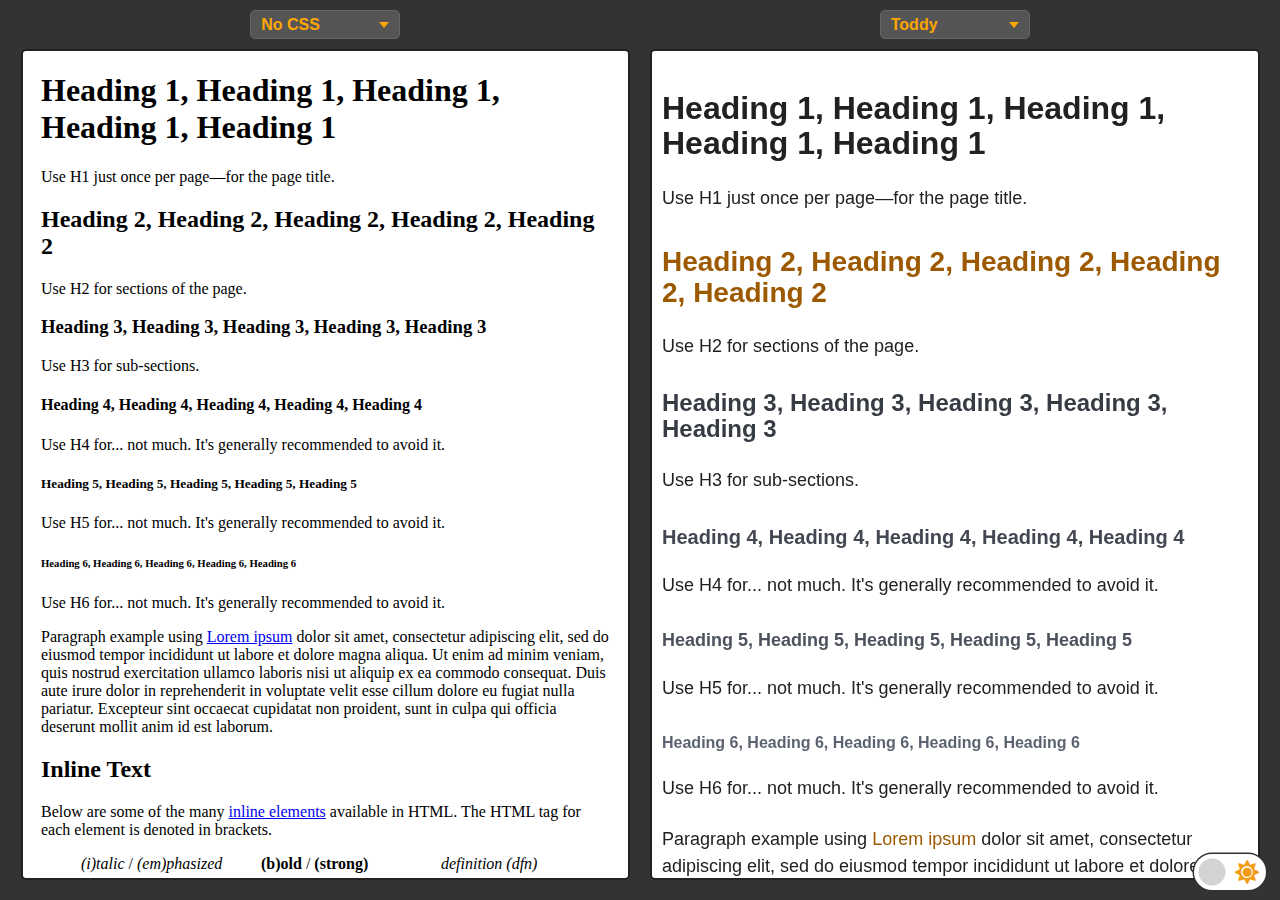
==== commit 914187f3: "Refactored mobile & desktop modes" ====
--- a/index.html
+++ b/index.html
@@ -15,10 +15,12 @@
     <link rel="preload" href="css/mvp.css" as="style">
 </head>
 <body>
-    <!-- Mobile Mode -->
-    <div class="container mobile-mode">
-      <aside class="controls">
-        <fieldset>
+    <div class="container">
+
+      <!-- Demo A - Always visible -->
+      <section class="demo-A">
+        <!-- Controls for Mobile Mode -->
+        <fieldset class="mobile-controls">
           <label>
             <input type="radio" name="framework-c" value="none">
             <span>No CSS</span>
@@ -48,19 +50,9 @@
             <!-- MVP.css v1.17 (latest of as March 2025) -->
           </label>
         </fieldset>
-      </aside>
-      <main class="content">
-        <!-- iFrame to be updated by style-settings.js -->
-        <iframe id="iframe-c" src="" loading="eager"></iframe>
-      </main>
-    </div>
-
-    <!-- Desktop Mode -->
-    <div class="container desktop-mode">
-      <section class="demo-A">
-        <div class="inline-control">
-          <label for="framework-a" style="display:none;"><!--Framework:--></label>
-          <select id="framework-a" class="framework-select">
+        <!-- Controls for Desktop Mode -->
+        <fieldset class="desktop-controls">
+          <select id="framework-a">
             <option value="none" selected>No CSS</option>
             <option value="toddy">Toddy</option>
             <option value="pico">Pico</option>
@@ -68,13 +60,15 @@
             <option value="sakura">Sakura</option>
             <option value="mvp">MVP.css</option>
           </select>
-        </div>
-        <iframe id="iframe-a" src="demo-content.html" loading="lazy"></iframe>
+        </fieldset>
+        <!-- iframeA -->
+        <iframe id="iframe-a"><!-- Do NOT include SRC to avoid FOUC --></iframe>
       </section>
+
+      <!-- Demo B - Only visible in Desktop Mode -->
       <section class="demo-B">
-        <div class="inline-control">
-          <label for="framework-b" style="display:none;"><!--Framework:--></label>
-          <select id="framework-b" class="framework-select">
+        <fieldset class="desktop-controls">
+          <select id="framework-b">
             <option value="none">No CSS</option>
             <option value="toddy" selected>Toddy</option>
             <option value="pico">Pico</option>
@@ -82,9 +76,11 @@
             <option value="sakura">Sakura</option>
             <option value="mvp">MVP.css</option>
           </select>
-        </div>
-        <iframe id="iframe-b" src="demo-content.html?framework=toddy.css" loading="lazy"></iframe>
+        </fieldset>
+        <!-- iframeB -->
+        <iframe id="iframe-b"><!-- Do NOT include SRC to avoid FOUC --></iframe>
       </section>
+
     </div>
 
     <!-- Theme Toggle -->
--- a/css/index.css
+++ b/css/index.css
@@ -31,7 +31,6 @@
     /* Bug alert: for odd-numbered viewport widths, the right side of the iFrame will get clipped by 1px. */
     flex-basis: calc(50% - 0.5px);  /* Forces even number width to fix subpixel rounding bug. */
     height: 100%;
-    width: 50%;
     max-width: 900px;
     padding-top: 10px;
     padding-bottom: 20px;
@@ -50,44 +49,24 @@
 
 /* ------------------------- Demo Content ------------------------- */
 
+fieldset {
+    border: none;
+    margin-top: 0;
+    margin-bottom: 10px;
+}
+
 iframe {
     width: 100%;
     height: 100%;
     background-color: white;
-    border: none;
+    border: 2px solid #222;
     border-radius: 5px;
-}
-
-/* ------------------------- Layout (Mobile Mode) ------------------------- */
-
-.mobile-mode {
-    display: none;
-    flex-direction: column;
-    padding: 20px;
-}
-@media (max-width: 900px) {
-    .desktop-mode {
-        display: none;
-    }
-    .mobile-mode {
-        display: flex;
-    }
-}
-.container .controls {
-    width: 100%;
-    margin-bottom: 10px;
-}
-.container .content {
-    max-width: 1000px;
-    width: 100%;    /* Important so that child elements can use the max-width. */
-    flex: 1;
-    flex-grow: 1;  /* Important so that the main element takes all the free space instead of the footer. */
 }
 
 /* ---------- Framework Toggle -- Radio Buttons (Mobile Mode) ---------- */
 
-.controls fieldset {
-    display: flex;
+fieldset.mobile-controls {
+    display: none;
     flex-wrap: wrap;
     flex-direction: row;
     justify-content: space-around; /* Centers the flex children. */
@@ -97,7 +76,7 @@
     font-size: 14px;
     gap: 5px;
 }
-.controls fieldset label {
+fieldset.mobile-controls label {
     cursor: pointer;
     display: inline-flex;
     flex: 1 1 0; /* All items grow equally. */
@@ -105,12 +84,12 @@
     max-width: 100%;
 }
 @media (max-width: 730px) {
-    .controls fieldset label {
+    fieldset.mobile-controls label {
         flex: 1 1 calc(33.333% - 5px); /* 3 items per row, minus gap. */
     }
 }
 
-.controls input[type="radio"] + span {
+fieldset.mobile-controls input[type="radio"] + span {
     width: 100%;
     padding: 5px;
     color: #ccc;
@@ -118,11 +97,11 @@
     border: 1px dotted #555;
     border-radius: 5px;
 }
-.controls input[type="radio"] + span:hover {
+fieldset.mobile-controls input[type="radio"] + span:hover {
     color: orange;
     font-weight: bold;
 }
-.controls input[type="radio"]:checked + span {
+fieldset.mobile-controls input[type="radio"]:checked + span {
     cursor: default;
     color: orange;
     font-weight: bold;
@@ -131,7 +110,7 @@
 }
 
 /* Hide the radio button's icon */
-.controls input[type="radio"] {
+fieldset.mobile-controls input[type="radio"] {
     position: absolute;
     opacity: 0;
     pointer-events: none;
@@ -142,17 +121,9 @@
 
 /* ---------- Framework Toggle -- Dropdown Menus (Desktop Mode) ---------- */
 
-.inline-control {
-    display: flex;
-    align-items: center;
-    gap: 5px;
-    margin-bottom: 10px;
-    margin-inline: auto;
-}
-.inline-control label {
-    white-space: nowrap;
-}
-.inline-control select {
+fieldset.desktop-controls select {
+    display: block;
+    margin: 0 auto;
     min-width: 150px;
     cursor: pointer;
     font: inherit;
@@ -174,10 +145,27 @@
     background-position: right 10px center;
     background-size: 10px auto;
 }
-.inline-control select:hover {
+fieldset.desktop-controls select:hover {
     background-color: #666;
 }
-.inline-control select:focus {
+fieldset.desktop-controls select:focus {
     border-color: orange;
     outline: none;
+}
+
+/* ------------------------- MOBILE MODE ------------------------- */
+
+/* Needs to go at the bottom to override other CSS. */
+@media (max-width: 900px) {
+    .demo-A {
+        flex-basis: 100%;
+        padding-right: 20px;
+    }
+    fieldset.mobile-controls {
+        display: flex;
+    }
+    .demo-B,
+    fieldset.desktop-controls {
+        display: none;
+    }
 }